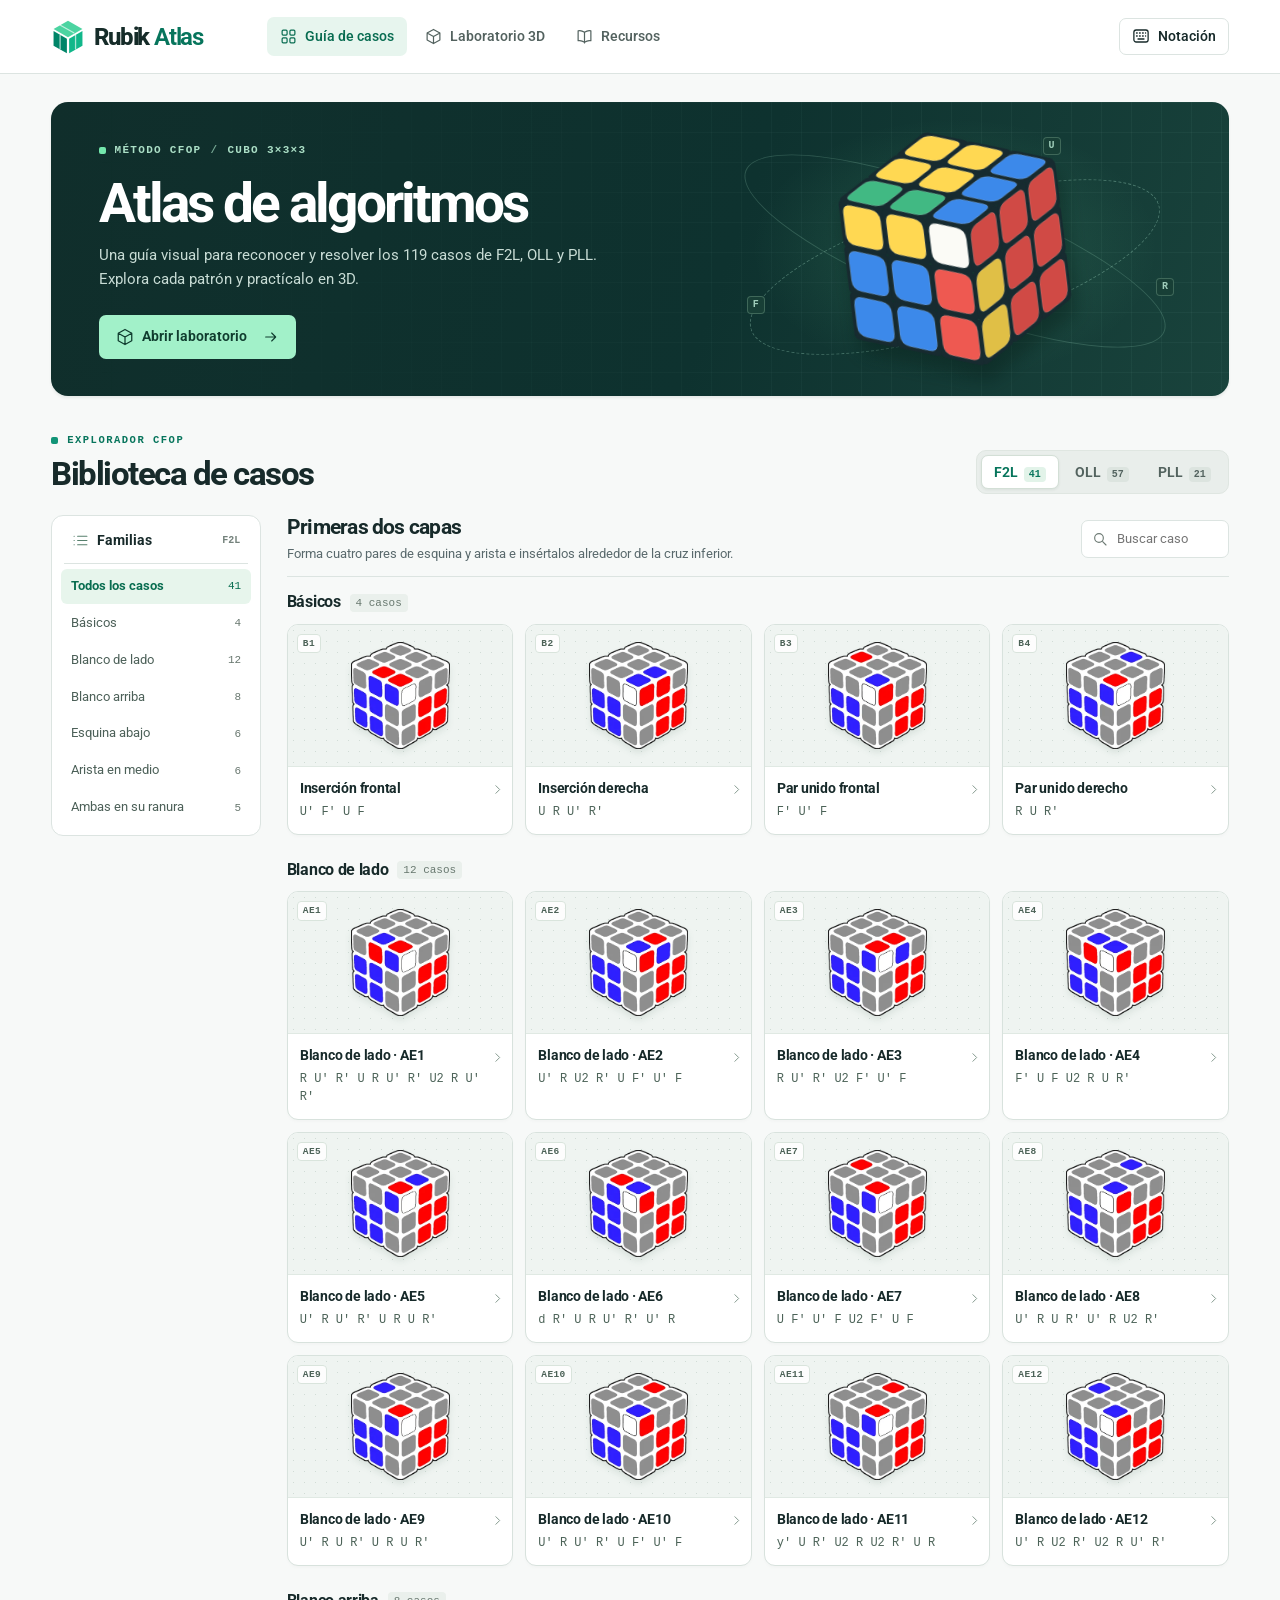
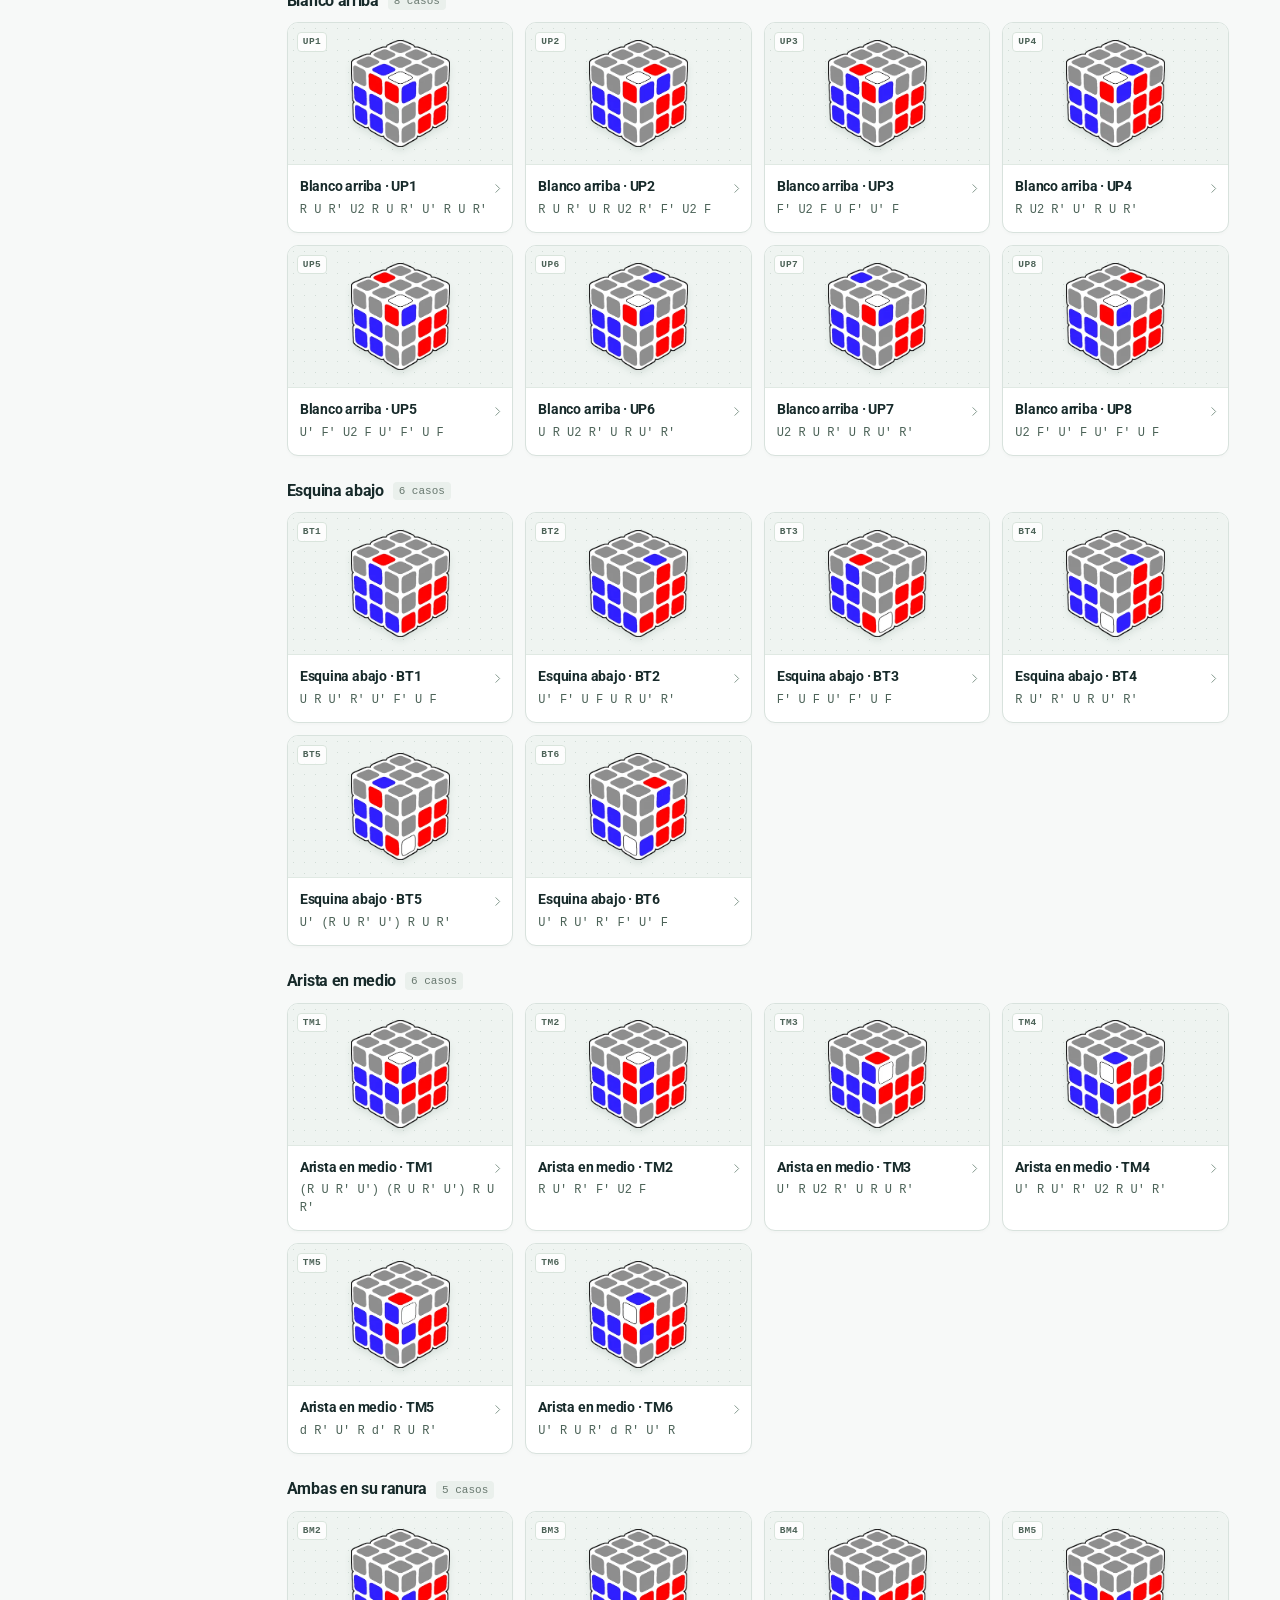
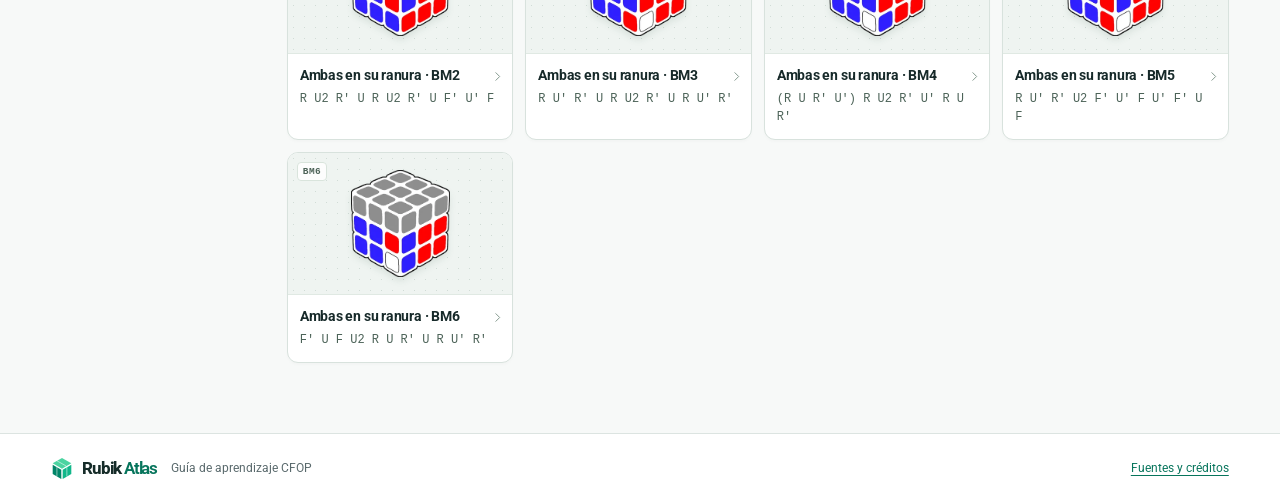
==== index.html @ b9ffd776 "commit 2" ====
<!doctype html>
<html lang="es"><head><meta charset="utf-8"><meta name="viewport" content="width=device-width, initial-scale=1"><meta name="theme-color" content="#102b29"><meta name="description" content="Guía visual en español para los 119 casos de F2L, OLL y PLL, con un cubo 3D personalizable."><title>Guía de casos · Rubik Atlas</title><link rel="icon" href="assets/marca.svg"><link rel="stylesheet" href="estilos.css"><script type="module" src="js/common.mjs"></script><script type="module" src="js/guia.mjs"></script></head><body>
<a class="skip" href="#principal">Saltar al contenido</a><header class="site-header"><div class="header-inner"><a class="brand" href="index.html"><svg viewBox="0 0 40 42" width="34" height="36" fill="none" aria-hidden="true"><path d="m20 2 17 9.5-17 9.8-17-9.8Z" fill="#4cd4a1"/><path d="m3 14 15.7 9.1v17L3 31.2Z" fill="#008568"/><path d="M37 14v17.2l-15.7 8.9v-17Z" fill="#11b78a"/><path d="m10.5 6.8 16.8 9.5m-16.6 2.2v16.9m18.2-16.8v17" stroke="#fff" stroke-opacity=".65" stroke-width="1.5"/></svg><span>Rubik <b>Atlas</b></span></a><nav aria-label="Principal"><a href="index.html" aria-current="page"><svg class="icon" aria-hidden="true" width="17" height="17" viewBox="0 0 24 24" fill="none" stroke="currentColor" stroke-width="1.7" stroke-linecap="round" stroke-linejoin="round"><rect x="3" y="3" width="7" height="7" rx="1.5"/><rect x="14" y="3" width="7" height="7" rx="1.5"/><rect x="3" y="14" width="7" height="7" rx="1.5"/><rect x="14" y="14" width="7" height="7" rx="1.5"/></svg>Guía de casos</a><a href="laboratorio.html" ><svg class="icon" aria-hidden="true" width="17" height="17" viewBox="0 0 24 24" fill="none" stroke="currentColor" stroke-width="1.7" stroke-linecap="round" stroke-linejoin="round"><path d="m12 2 9 5v10l-9 5-9-5V7zM3 7l9 5 9-5m-9 5v10"/></svg>Laboratorio 3D</a><a href="recursos.html" ><svg class="icon" aria-hidden="true" width="17" height="17" viewBox="0 0 24 24" fill="none" stroke="currentColor" stroke-width="1.7" stroke-linecap="round" stroke-linejoin="round"><path d="M12 6v15M3 4c4-1 6 0 9 2 3-2 5-3 9-2v14c-4-1-6 0-9 2-3-2-5-3-9-2Z"/></svg>Recursos</a></nav><button class="notation-button" data-notation><svg class="icon" aria-hidden="true" width="18" height="18" viewBox="0 0 24 24" fill="none" stroke="currentColor" stroke-width="1.7" stroke-linecap="round" stroke-linejoin="round"><rect x="2.5" y="4" width="19" height="16" rx="3"/><path d="M6 8h1m3 0h1m3 0h1m3 0h.2M6 12h1m3 0h1m3 0h1m3 0h.2M8 16h8"/></svg><span>Notación</span></button></div></header>
<main id="principal" class="wrap"><section class="hero"><div class="hero-copy"><span class="hero-kicker"><i></i> MÉTODO CFOP <span>/</span> CUBO 3×3×3</span><h1>Atlas de algoritmos</h1><p>Una guía visual para reconocer y resolver los 119 casos de F2L, OLL y PLL. Explora cada patrón y practícalo en 3D.</p><a class="btn mint" href="laboratorio.html"><svg class="icon" aria-hidden="true" width="18" height="18" viewBox="0 0 24 24" fill="none" stroke="currentColor" stroke-width="1.7" stroke-linecap="round" stroke-linejoin="round"><path d="m12 2 9 5v10l-9 5-9-5V7zM3 7l9 5 9-5m-9 5v10"/></svg> Abrir laboratorio <svg class="icon" aria-hidden="true" width="16" height="16" viewBox="0 0 24 24" fill="none" stroke="currentColor" stroke-width="1.7" stroke-linecap="round" stroke-linejoin="round"><path d="M4 12h15m-6-6 6 6-6 6"/></svg></a></div><div class="hero-art" aria-hidden="true"><div class="halo"></div><div class="orbit o1"></div><div class="orbit o2"></div><span class="axis aU">U</span><span class="axis aF">F</span><span class="axis aR">R</span><svg class="cube-render" role="img" aria-label="Cubo 3D" viewBox="0 -10 240 240" xmlns="http://www.w3.org/2000/svg"><g data-sticker="0"><path d="M110.04 1.35 Q105.77 -0.11 102.56 1.82 L79.75 15.56 Q76.54 17.50 80.81 18.96 L111.07 29.31 Q115.33 30.77 118.55 28.83 L141.35 15.10 Q144.57 13.16 140.30 11.70 L110.04 1.35Z" fill="#172b30" stroke="#172b30" stroke-width="1.1"/><path d="M114.42 4.85 Q106.47 2.13 100.47 5.74 L87.48 13.57 Q81.48 17.18 89.44 19.91 L106.68 25.81 Q114.64 28.53 120.64 24.92 L133.63 17.09 Q139.63 13.47 131.67 10.75 L114.42 4.85Z" fill="#ffd64a" stroke="#ffffff" stroke-opacity=".22" stroke-width=".7"/><path d="M114.42 4.85 Q106.47 2.13 100.47 5.74 L87.48 13.57 Q81.48 17.18 89.44 19.91 L106.68 25.81 Q114.64 28.53 120.64 24.92 L133.63 17.09 Q139.63 13.47 131.67 10.75 L114.42 4.85Z" fill="#fff" opacity=".045"/></g><g data-sticker="17"><path d="M221.01 163.11 Q221.01 167.87 217.79 169.81 L194.99 183.55 Q191.77 185.48 191.77 180.72 L191.77 146.96 Q191.77 142.20 194.99 140.26 L217.79 126.53 Q221.01 124.59 221.01 129.35 L221.01 163.11Z" fill="#172b30" stroke="#172b30" stroke-width="1.1"/><path d="M218.88 157.13 Q218.88 166.01 212.89 169.62 L199.89 177.45 Q193.90 181.06 193.90 172.18 L193.90 152.94 Q193.90 144.07 199.89 140.45 L212.89 132.63 Q218.88 129.01 218.88 137.89 L218.88 157.13Z" fill="#ed5149" stroke="#ffffff" stroke-opacity=".22" stroke-width=".7"/><path d="M218.88 157.13 Q218.88 166.01 212.89 169.62 L199.89 177.45 Q193.90 181.06 193.90 172.18 L193.90 152.94 Q193.90 144.07 199.89 140.45 L212.89 132.63 Q218.88 129.01 218.88 137.89 L218.88 157.13Z" fill="#001d2a" opacity=".12"/></g><g data-sticker="24"><path d="M23.20 182.22 Q18.94 180.76 18.94 176.00 L18.94 142.24 Q18.94 137.48 23.20 138.94 L53.46 149.29 Q57.73 150.75 57.73 155.52 L57.73 189.27 Q57.73 194.04 53.46 192.58 L23.20 182.22Z" fill="#172b30" stroke="#172b30" stroke-width="1.1"/><path d="M29.71 181.31 Q21.76 178.58 21.76 169.71 L21.76 150.47 Q21.76 141.59 29.71 144.31 L46.96 150.21 Q54.91 152.93 54.91 161.81 L54.91 181.05 Q54.91 189.93 46.96 187.21 L29.71 181.31Z" fill="#3384e9" stroke="#ffffff" stroke-opacity=".22" stroke-width=".7"/><path d="M29.71 181.31 Q21.76 178.58 21.76 169.71 L21.76 150.47 Q21.76 141.59 29.71 144.31 L46.96 150.21 Q54.91 152.93 54.91 161.81 L54.91 181.05 Q54.91 189.93 46.96 187.21 L29.71 181.31Z" fill="#fff" opacity=".045"/></g><g data-sticker="1"><path d="M148.37 14.46 Q144.11 13.00 140.89 14.94 L118.09 28.68 Q114.87 30.61 119.14 32.07 L149.40 42.43 Q153.67 43.89 156.88 41.95 L179.69 28.21 Q182.90 26.27 178.63 24.81 L148.37 14.46Z" fill="#172b30" stroke="#172b30" stroke-width="1.1"/><path d="M152.76 17.97 Q144.80 15.25 138.80 18.86 L125.81 26.69 Q119.81 30.30 127.77 33.02 L145.01 38.92 Q152.97 41.64 158.97 38.03 L171.96 30.20 Q177.96 26.59 170.00 23.87 L152.76 17.97Z" fill="#ffd64a" stroke="#ffffff" stroke-opacity=".22" stroke-width=".7"/><path d="M152.76 17.97 Q144.80 15.25 138.80 18.86 L125.81 26.69 Q119.81 30.30 127.77 33.02 L145.01 38.92 Q152.97 41.64 158.97 38.03 L171.96 30.20 Q177.96 26.59 170.00 23.87 L152.76 17.97Z" fill="#fff" opacity=".045"/></g><g data-sticker="14"><path d="M221.01 120.34 Q221.01 125.10 217.79 127.04 L194.99 140.78 Q191.77 142.72 191.77 137.95 L191.77 104.19 Q191.77 99.43 194.99 97.50 L217.79 83.76 Q221.01 81.82 221.01 86.58 L221.01 120.34Z" fill="#172b30" stroke="#172b30" stroke-width="1.1"/><path d="M218.88 114.36 Q218.88 123.24 212.89 126.85 L199.89 134.68 Q193.90 138.29 193.90 129.41 L193.90 110.18 Q193.90 101.30 199.89 97.68 L212.89 89.86 Q218.88 86.24 218.88 95.12 L218.88 114.36Z" fill="#ed5149" stroke="#ffffff" stroke-opacity=".22" stroke-width=".7"/><path d="M218.88 114.36 Q218.88 123.24 212.89 126.85 L199.89 134.68 Q193.90 138.29 193.90 129.41 L193.90 110.18 Q193.90 101.30 199.89 97.68 L212.89 89.86 Q218.88 86.24 218.88 95.12 L218.88 114.36Z" fill="#001d2a" opacity=".12"/></g><g data-sticker="3"><path d="M81.15 18.75 Q76.89 17.29 73.67 19.23 L50.87 32.97 Q47.65 34.90 51.92 36.36 L82.18 46.72 Q86.45 48.18 89.66 46.24 L112.46 32.50 Q115.68 30.56 111.41 29.10 L81.15 18.75Z" fill="#172b30" stroke="#172b30" stroke-width="1.1"/><path d="M85.54 22.26 Q77.58 19.53 71.58 23.15 L58.59 30.98 Q52.59 34.59 60.55 37.31 L77.79 43.21 Q85.75 45.93 91.75 42.32 L104.74 34.49 Q110.74 30.88 102.78 28.16 L85.54 22.26Z" fill="#ffd64a" stroke="#ffffff" stroke-opacity=".22" stroke-width=".7"/><path d="M85.54 22.26 Q77.58 19.53 71.58 23.15 L58.59 30.98 Q52.59 34.59 60.55 37.31 L77.79 43.21 Q85.75 45.93 91.75 42.32 L104.74 34.49 Q110.74 30.88 102.78 28.16 L85.54 22.26Z" fill="#fff" opacity=".045"/></g><g data-sticker="16"><path d="M192.12 180.51 Q192.12 185.27 188.90 187.21 L166.10 200.95 Q162.88 202.89 162.88 198.13 L162.88 164.37 Q162.88 159.61 166.10 157.67 L188.90 143.93 Q192.12 141.99 192.12 146.75 L192.12 180.51Z" fill="#172b30" stroke="#172b30" stroke-width="1.1"/><path d="M190.00 174.53 Q190.00 183.41 184.00 187.02 L171.01 194.85 Q165.01 198.46 165.01 189.59 L165.01 170.35 Q165.01 161.47 171.01 157.86 L184.00 150.03 Q190.00 146.42 190.00 155.29 L190.00 174.53Z" fill="#ed5149" stroke="#ffffff" stroke-opacity=".22" stroke-width=".7"/><path d="M190.00 174.53 Q190.00 183.41 184.00 187.02 L171.01 194.85 Q165.01 198.46 165.01 189.59 L165.01 170.35 Q165.01 161.47 171.01 157.86 L184.00 150.03 Q190.00 146.42 190.00 155.29 L190.00 174.53Z" fill="#001d2a" opacity=".12"/></g><g data-sticker="21"><path d="M23.20 139.46 Q18.94 138.00 18.94 133.23 L18.94 99.48 Q18.94 94.71 23.20 96.17 L53.46 106.53 Q57.73 107.99 57.73 112.75 L57.73 146.51 Q57.73 151.27 53.46 149.81 L23.20 139.46Z" fill="#172b30" stroke="#172b30" stroke-width="1.1"/><path d="M29.71 138.54 Q21.76 135.82 21.76 126.94 L21.76 107.70 Q21.76 98.82 29.71 101.54 L46.96 107.44 Q54.91 110.17 54.91 119.04 L54.91 138.28 Q54.91 147.16 46.96 144.44 L29.71 138.54Z" fill="#3384e9" stroke="#ffffff" stroke-opacity=".22" stroke-width=".7"/><path d="M29.71 138.54 Q21.76 135.82 21.76 126.94 L21.76 107.70 Q21.76 98.82 29.71 101.54 L46.96 107.44 Q54.91 110.17 54.91 119.04 L54.91 138.28 Q54.91 147.16 46.96 144.44 L29.71 138.54Z" fill="#fff" opacity=".045"/></g><g data-sticker="25"><path d="M61.54 195.34 Q57.27 193.88 57.27 189.12 L57.27 155.36 Q57.27 150.60 61.54 152.06 L91.80 162.41 Q96.07 163.87 96.07 168.63 L96.07 202.39 Q96.07 207.15 91.80 205.69 L61.54 195.34Z" fill="#172b30" stroke="#172b30" stroke-width="1.1"/><path d="M68.05 194.42 Q60.09 191.70 60.09 182.82 L60.09 163.58 Q60.09 154.70 68.05 157.43 L85.29 163.33 Q93.25 166.05 93.25 174.93 L93.25 194.16 Q93.25 203.04 85.29 200.32 L68.05 194.42Z" fill="#3384e9" stroke="#ffffff" stroke-opacity=".22" stroke-width=".7"/><path d="M68.05 194.42 Q60.09 191.70 60.09 182.82 L60.09 163.58 Q60.09 154.70 68.05 157.43 L85.29 163.33 Q93.25 166.05 93.25 174.93 L93.25 194.16 Q93.25 203.04 85.29 200.32 L68.05 194.42Z" fill="#fff" opacity=".045"/></g><g data-sticker="2"><path d="M186.71 27.58 Q182.44 26.12 179.23 28.05 L156.42 41.79 Q153.21 43.73 157.47 45.19 L187.73 55.54 Q192.00 57.00 195.22 55.06 L218.02 41.33 Q221.24 39.39 216.97 37.93 L186.71 27.58Z" fill="#172b30" stroke="#172b30" stroke-width="1.1"/><path d="M191.09 31.08 Q183.14 28.36 177.14 31.97 L164.15 39.80 Q158.15 43.41 166.11 46.14 L183.35 52.03 Q191.31 54.76 197.30 51.14 L210.30 43.32 Q216.29 39.70 208.34 36.98 L191.09 31.08Z" fill="#3384e9" stroke="#ffffff" stroke-opacity=".22" stroke-width=".7"/><path d="M191.09 31.08 Q183.14 28.36 177.14 31.97 L164.15 39.80 Q158.15 43.41 166.11 46.14 L183.35 52.03 Q191.31 54.76 197.30 51.14 L210.30 43.32 Q216.29 39.70 208.34 36.98 L191.09 31.08Z" fill="#fff" opacity=".045"/></g><g data-sticker="11"><path d="M221.01 77.57 Q221.01 82.33 217.79 84.27 L194.99 98.01 Q191.77 99.95 191.77 95.19 L191.77 61.43 Q191.77 56.67 194.99 54.73 L217.79 40.99 Q221.01 39.05 221.01 43.81 L221.01 77.57Z" fill="#172b30" stroke="#172b30" stroke-width="1.1"/><path d="M218.88 71.59 Q218.88 80.47 212.89 84.08 L199.89 91.91 Q193.90 95.52 193.90 86.65 L193.90 67.41 Q193.90 58.53 199.89 54.92 L212.89 47.09 Q218.88 43.48 218.88 52.35 L218.88 71.59Z" fill="#ed5149" stroke="#ffffff" stroke-opacity=".22" stroke-width=".7"/><path d="M218.88 71.59 Q218.88 80.47 212.89 84.08 L199.89 91.91 Q193.90 95.52 193.90 86.65 L193.90 67.41 Q193.90 58.53 199.89 54.92 L212.89 47.09 Q218.88 43.48 218.88 52.35 L218.88 71.59Z" fill="#001d2a" opacity=".12"/></g><g data-sticker="4"><path d="M119.49 31.87 Q115.22 30.41 112.00 32.34 L89.20 46.08 Q85.99 48.02 90.25 49.48 L120.51 59.83 Q124.78 61.29 128.00 59.35 L150.80 45.61 Q154.01 43.68 149.75 42.22 L119.49 31.87Z" fill="#172b30" stroke="#172b30" stroke-width="1.1"/><path d="M123.87 35.37 Q115.91 32.65 109.92 36.26 L96.92 44.09 Q90.93 47.70 98.88 50.43 L116.13 56.32 Q124.09 59.05 130.08 55.43 L143.08 47.61 Q149.07 43.99 141.12 41.27 L123.87 35.37Z" fill="#ffd64a" stroke="#ffffff" stroke-opacity=".22" stroke-width=".7"/><path d="M123.87 35.37 Q115.91 32.65 109.92 36.26 L96.92 44.09 Q90.93 47.70 98.88 50.43 L116.13 56.32 Q124.09 59.05 130.08 55.43 L143.08 47.61 Q149.07 43.99 141.12 41.27 L123.87 35.37Z" fill="#fff" opacity=".045"/></g><g data-sticker="13"><path d="M192.12 137.75 Q192.12 142.51 188.90 144.44 L166.10 158.18 Q162.88 160.12 162.88 155.36 L162.88 121.60 Q162.88 116.84 166.10 114.90 L188.90 101.16 Q192.12 99.22 192.12 103.99 L192.12 137.75Z" fill="#172b30" stroke="#172b30" stroke-width="1.1"/><path d="M190.00 131.76 Q190.00 140.64 184.00 144.25 L171.01 152.08 Q165.01 155.70 165.01 146.82 L165.01 127.58 Q165.01 118.70 171.01 115.09 L184.00 107.26 Q190.00 103.65 190.00 112.53 L190.00 131.76Z" fill="#ed5149" stroke="#ffffff" stroke-opacity=".22" stroke-width=".7"/><path d="M190.00 131.76 Q190.00 140.64 184.00 144.25 L171.01 152.08 Q165.01 155.70 165.01 146.82 L165.01 127.58 Q165.01 118.70 171.01 115.09 L184.00 107.26 Q190.00 103.65 190.00 112.53 L190.00 131.76Z" fill="#001d2a" opacity=".12"/></g><g data-sticker="6"><path d="M52.27 36.15 Q48.00 34.69 44.78 36.63 L21.98 50.37 Q18.76 52.31 23.03 53.77 L53.29 64.12 Q57.56 65.58 60.77 63.64 L83.58 49.90 Q86.79 47.97 82.53 46.51 L52.27 36.15Z" fill="#172b30" stroke="#172b30" stroke-width="1.1"/><path d="M56.65 39.66 Q48.69 36.94 42.70 40.55 L29.70 48.38 Q23.71 51.99 31.66 54.71 L48.91 60.61 Q56.86 63.34 62.86 59.72 L75.85 51.89 Q81.85 48.28 73.89 45.56 L56.65 39.66Z" fill="#38b67d" stroke="#ffffff" stroke-opacity=".22" stroke-width=".7"/><path d="M56.65 39.66 Q48.69 36.94 42.70 40.55 L29.70 48.38 Q23.71 51.99 31.66 54.71 L48.91 60.61 Q56.86 63.34 62.86 59.72 L75.85 51.89 Q81.85 48.28 73.89 45.56 L56.65 39.66Z" fill="#fff" opacity=".045"/></g><g data-sticker="18"><path d="M23.20 96.69 Q18.94 95.23 18.94 90.47 L18.94 56.71 Q18.94 51.95 23.20 53.41 L53.46 63.76 Q57.73 65.22 57.73 69.98 L57.73 103.74 Q57.73 108.50 53.46 107.04 L23.20 96.69Z" fill="#172b30" stroke="#172b30" stroke-width="1.1"/><path d="M29.71 95.77 Q21.76 93.05 21.76 84.17 L21.76 64.93 Q21.76 56.05 29.71 58.78 L46.96 64.67 Q54.91 67.40 54.91 76.28 L54.91 95.51 Q54.91 104.39 46.96 101.67 L29.71 95.77Z" fill="#ffd64a" stroke="#ffffff" stroke-opacity=".22" stroke-width=".7"/><path d="M29.71 95.77 Q21.76 93.05 21.76 84.17 L21.76 64.93 Q21.76 56.05 29.71 58.78 L46.96 64.67 Q54.91 67.40 54.91 76.28 L54.91 95.51 Q54.91 104.39 46.96 101.67 L29.71 95.77Z" fill="#fff" opacity=".045"/></g><g data-sticker="22"><path d="M61.54 152.57 Q57.27 151.11 57.27 146.35 L57.27 112.59 Q57.27 107.83 61.54 109.29 L91.80 119.64 Q96.07 121.10 96.07 125.86 L96.07 159.62 Q96.07 164.38 91.80 162.92 L61.54 152.57Z" fill="#172b30" stroke="#172b30" stroke-width="1.1"/><path d="M68.05 151.65 Q60.09 148.93 60.09 140.05 L60.09 120.81 Q60.09 111.94 68.05 114.66 L85.29 120.56 Q93.25 123.28 93.25 132.16 L93.25 151.40 Q93.25 160.27 85.29 157.55 L68.05 151.65Z" fill="#3384e9" stroke="#ffffff" stroke-opacity=".22" stroke-width=".7"/><path d="M68.05 151.65 Q60.09 148.93 60.09 140.05 L60.09 120.81 Q60.09 111.94 68.05 114.66 L85.29 120.56 Q93.25 123.28 93.25 132.16 L93.25 151.40 Q93.25 160.27 85.29 157.55 L68.05 151.65Z" fill="#fff" opacity=".045"/></g><g data-sticker="15"><path d="M163.23 197.92 Q163.23 202.68 160.02 204.62 L137.21 218.35 Q134.00 220.29 134.00 215.53 L134.00 181.77 Q134.00 177.01 137.21 175.07 L160.02 161.33 Q163.23 159.40 163.23 164.16 L163.23 197.92Z" fill="#172b30" stroke="#172b30" stroke-width="1.1"/><path d="M161.11 191.94 Q161.11 200.81 155.11 204.43 L142.12 212.25 Q136.12 215.87 136.12 206.99 L136.12 187.75 Q136.12 178.87 142.12 175.26 L155.11 167.43 Q161.11 163.82 161.11 172.70 L161.11 191.94Z" fill="#ffd64a" stroke="#ffffff" stroke-opacity=".22" stroke-width=".7"/><path d="M161.11 191.94 Q161.11 200.81 155.11 204.43 L142.12 212.25 Q136.12 215.87 136.12 206.99 L136.12 187.75 Q136.12 178.87 142.12 175.26 L155.11 167.43 Q161.11 163.82 161.11 172.70 L161.11 191.94Z" fill="#001d2a" opacity=".12"/></g><g data-sticker="26"><path d="M99.87 208.45 Q95.61 206.99 95.61 202.23 L95.61 168.47 Q95.61 163.71 99.87 165.17 L130.13 175.52 Q134.40 176.98 134.40 181.74 L134.40 215.50 Q134.40 220.26 130.13 218.80 L99.87 208.45Z" fill="#172b30" stroke="#172b30" stroke-width="1.1"/><path d="M106.38 207.54 Q98.42 204.81 98.42 195.93 L98.42 176.70 Q98.42 167.82 106.38 170.54 L123.63 176.44 Q131.58 179.16 131.58 188.04 L131.58 207.28 Q131.58 216.16 123.63 213.43 L106.38 207.54Z" fill="#ed5149" stroke="#ffffff" stroke-opacity=".22" stroke-width=".7"/><path d="M106.38 207.54 Q98.42 204.81 98.42 195.93 L98.42 176.70 Q98.42 167.82 106.38 170.54 L123.63 176.44 Q131.58 179.16 131.58 188.04 L131.58 207.28 Q131.58 216.16 123.63 213.43 L106.38 207.54Z" fill="#fff" opacity=".045"/></g><g data-sticker="5"><path d="M157.82 44.98 Q153.55 43.52 150.34 45.46 L127.54 59.19 Q124.32 61.13 128.59 62.59 L158.85 72.94 Q163.11 74.40 166.33 72.47 L189.13 58.73 Q192.35 56.79 188.08 55.33 L157.82 44.98Z" fill="#172b30" stroke="#172b30" stroke-width="1.1"/><path d="M162.21 48.49 Q154.25 45.76 148.25 49.38 L135.26 57.20 Q129.26 60.82 137.22 63.54 L154.46 69.44 Q162.42 72.16 168.42 68.55 L181.41 60.72 Q187.41 57.11 179.45 54.38 L162.21 48.49Z" fill="#3384e9" stroke="#ffffff" stroke-opacity=".22" stroke-width=".7"/><path d="M162.21 48.49 Q154.25 45.76 148.25 49.38 L135.26 57.20 Q129.26 60.82 137.22 63.54 L154.46 69.44 Q162.42 72.16 168.42 68.55 L181.41 60.72 Q187.41 57.11 179.45 54.38 L162.21 48.49Z" fill="#fff" opacity=".045"/></g><g data-sticker="10"><path d="M192.12 94.98 Q192.12 99.74 188.90 101.68 L166.10 115.41 Q162.88 117.35 162.88 112.59 L162.88 78.83 Q162.88 74.07 166.10 72.13 L188.90 58.39 Q192.12 56.46 192.12 61.22 L192.12 94.98Z" fill="#172b30" stroke="#172b30" stroke-width="1.1"/><path d="M190.00 88.99 Q190.00 97.87 184.00 101.49 L171.01 109.31 Q165.01 112.93 165.01 104.05 L165.01 84.81 Q165.01 75.93 171.01 72.32 L184.00 64.49 Q190.00 60.88 190.00 69.76 L190.00 88.99Z" fill="#ed5149" stroke="#ffffff" stroke-opacity=".22" stroke-width=".7"/><path d="M190.00 88.99 Q190.00 97.87 184.00 101.49 L171.01 109.31 Q165.01 112.93 165.01 104.05 L165.01 84.81 Q165.01 75.93 171.01 72.32 L184.00 64.49 Q190.00 60.88 190.00 69.76 L190.00 88.99Z" fill="#001d2a" opacity=".12"/></g><g data-sticker="7"><path d="M90.60 49.27 Q86.33 47.81 83.12 49.75 L60.31 63.48 Q57.10 65.42 61.37 66.88 L91.63 77.23 Q95.89 78.69 99.11 76.76 L121.91 63.02 Q125.13 61.08 120.86 59.62 L90.60 49.27Z" fill="#172b30" stroke="#172b30" stroke-width="1.1"/><path d="M94.99 52.77 Q87.03 50.05 81.03 53.66 L68.04 61.49 Q62.04 65.11 70.00 67.83 L87.24 73.73 Q95.20 76.45 101.20 72.84 L114.19 65.01 Q120.19 61.40 112.23 58.67 L94.99 52.77Z" fill="#38b67d" stroke="#ffffff" stroke-opacity=".22" stroke-width=".7"/><path d="M94.99 52.77 Q87.03 50.05 81.03 53.66 L68.04 61.49 Q62.04 65.11 70.00 67.83 L87.24 73.73 Q95.20 76.45 101.20 72.84 L114.19 65.01 Q120.19 61.40 112.23 58.67 L94.99 52.77Z" fill="#fff" opacity=".045"/></g><g data-sticker="19"><path d="M61.54 109.80 Q57.27 108.34 57.27 103.58 L57.27 69.82 Q57.27 65.06 61.54 66.52 L91.80 76.87 Q96.07 78.33 96.07 83.09 L96.07 116.85 Q96.07 121.61 91.80 120.15 L61.54 109.80Z" fill="#172b30" stroke="#172b30" stroke-width="1.1"/><path d="M68.05 108.88 Q60.09 106.16 60.09 97.28 L60.09 78.05 Q60.09 69.17 68.05 71.89 L85.29 77.79 Q93.25 80.51 93.25 89.39 L93.25 108.63 Q93.25 117.51 85.29 114.78 L68.05 108.88Z" fill="#ffd64a" stroke="#ffffff" stroke-opacity=".22" stroke-width=".7"/><path d="M68.05 108.88 Q60.09 106.16 60.09 97.28 L60.09 78.05 Q60.09 69.17 68.05 71.89 L85.29 77.79 Q93.25 80.51 93.25 89.39 L93.25 108.63 Q93.25 117.51 85.29 114.78 L68.05 108.88Z" fill="#fff" opacity=".045"/></g><g data-sticker="12"><path d="M163.23 155.15 Q163.23 159.91 160.02 161.85 L137.21 175.58 Q134.00 177.52 134.00 172.76 L134.00 139.00 Q134.00 134.24 137.21 132.30 L160.02 118.57 Q163.23 116.63 163.23 121.39 L163.23 155.15Z" fill="#172b30" stroke="#172b30" stroke-width="1.1"/><path d="M161.11 149.17 Q161.11 158.05 155.11 161.66 L142.12 169.49 Q136.12 173.10 136.12 164.22 L136.12 144.98 Q136.12 136.10 142.12 132.49 L155.11 124.66 Q161.11 121.05 161.11 129.93 L161.11 149.17Z" fill="#ffd64a" stroke="#ffffff" stroke-opacity=".22" stroke-width=".7"/><path d="M161.11 149.17 Q161.11 158.05 155.11 161.66 L142.12 169.49 Q136.12 173.10 136.12 164.22 L136.12 144.98 Q136.12 136.10 142.12 132.49 L155.11 124.66 Q161.11 121.05 161.11 129.93 L161.11 149.17Z" fill="#001d2a" opacity=".12"/></g><g data-sticker="23"><path d="M99.87 165.68 Q95.61 164.22 95.61 159.46 L95.61 125.70 Q95.61 120.94 99.87 122.40 L130.13 132.75 Q134.40 134.21 134.40 138.98 L134.40 172.74 Q134.40 177.50 130.13 176.04 L99.87 165.68Z" fill="#172b30" stroke="#172b30" stroke-width="1.1"/><path d="M106.38 164.77 Q98.42 162.05 98.42 153.17 L98.42 133.93 Q98.42 125.05 106.38 127.77 L123.63 133.67 Q131.58 136.39 131.58 145.27 L131.58 164.51 Q131.58 173.39 123.63 170.67 L106.38 164.77Z" fill="#ed5149" stroke="#ffffff" stroke-opacity=".22" stroke-width=".7"/><path d="M106.38 164.77 Q98.42 162.05 98.42 153.17 L98.42 133.93 Q98.42 125.05 106.38 127.77 L123.63 133.67 Q131.58 136.39 131.58 145.27 L131.58 164.51 Q131.58 173.39 123.63 170.67 L106.38 164.77Z" fill="#fff" opacity=".045"/></g><g data-sticker="8"><path d="M128.93 62.38 Q124.67 60.92 121.45 62.86 L98.65 76.60 Q95.43 78.54 99.70 80.00 L129.96 90.35 Q134.23 91.81 137.44 89.87 L160.25 76.13 Q163.46 74.20 159.19 72.74 L128.93 62.38Z" fill="#172b30" stroke="#172b30" stroke-width="1.1"/><path d="M133.32 65.89 Q125.36 63.17 119.36 66.78 L106.37 74.61 Q100.37 78.22 108.33 80.94 L125.58 86.84 Q133.53 89.56 139.53 85.95 L152.52 78.12 Q158.52 74.51 150.56 71.79 L133.32 65.89Z" fill="#3384e9" stroke="#ffffff" stroke-opacity=".22" stroke-width=".7"/><path d="M133.32 65.89 Q125.36 63.17 119.36 66.78 L106.37 74.61 Q100.37 78.22 108.33 80.94 L125.58 86.84 Q133.53 89.56 139.53 85.95 L152.52 78.12 Q158.52 74.51 150.56 71.79 L133.32 65.89Z" fill="#fff" opacity=".045"/></g><g data-sticker="9"><path d="M163.23 112.38 Q163.23 117.14 160.02 119.08 L137.21 132.82 Q134.00 134.75 134.00 129.99 L134.00 96.23 Q134.00 91.47 137.21 89.53 L160.02 75.80 Q163.23 73.86 163.23 78.62 L163.23 112.38Z" fill="#172b30" stroke="#172b30" stroke-width="1.1"/><path d="M161.11 106.40 Q161.11 115.28 155.11 118.89 L142.12 126.72 Q136.12 130.33 136.12 121.45 L136.12 102.22 Q136.12 93.34 142.12 89.72 L155.11 81.90 Q161.11 78.28 161.11 87.16 L161.11 106.40Z" fill="#ed5149" stroke="#ffffff" stroke-opacity=".22" stroke-width=".7"/><path d="M161.11 106.40 Q161.11 115.28 155.11 118.89 L142.12 126.72 Q136.12 130.33 136.12 121.45 L136.12 102.22 Q136.12 93.34 142.12 89.72 L155.11 81.90 Q161.11 78.28 161.11 87.16 L161.11 106.40Z" fill="#001d2a" opacity=".12"/></g><g data-sticker="20"><path d="M99.87 122.92 Q95.61 121.46 95.61 116.70 L95.61 82.94 Q95.61 78.17 99.87 79.63 L130.13 89.99 Q134.40 91.45 134.40 96.21 L134.40 129.97 Q134.40 134.73 130.13 133.27 L99.87 122.92Z" fill="#172b30" stroke="#172b30" stroke-width="1.1"/><path d="M106.38 122.00 Q98.42 119.28 98.42 110.40 L98.42 91.16 Q98.42 82.28 106.38 85.00 L123.63 90.90 Q131.58 93.63 131.58 102.50 L131.58 121.74 Q131.58 130.62 123.63 127.90 L106.38 122.00Z" fill="#fbfbf6" stroke="#ffffff" stroke-opacity=".22" stroke-width=".7"/><path d="M106.38 122.00 Q98.42 119.28 98.42 110.40 L98.42 91.16 Q98.42 82.28 106.38 85.00 L123.63 90.90 Q131.58 93.63 131.58 102.50 L131.58 121.74 Q131.58 130.62 123.63 127.90 L106.38 122.00Z" fill="#fff" opacity=".045"/></g></svg></div></section><section class="library"><div class="lib-head"><div><span class="eyebrow"><i></i> EXPLORADOR CFOP</span><h2>Biblioteca de casos</h2></div><div class="stage-tabs" aria-label="Etapa del método"><button data-stage="F2L" aria-pressed="true">F2L <small>41</small></button><button data-stage="OLL" aria-pressed="false">OLL <small>57</small></button><button data-stage="PLL" aria-pressed="false">PLL <small>21</small></button></div></div><div class="catalog-layout"><aside class="filters"><div class="filters-title"><svg class="icon" aria-hidden="true" width="17" height="17" viewBox="0 0 24 24" fill="none" stroke="currentColor" stroke-width="1.7" stroke-linecap="round" stroke-linejoin="round"><path d="M8 6h13M8 12h13M8 18h13M3 6h.1M3 12h.1M3 18h.1"/></svg> Familias <span id="stage-label">F2L</span></div><div id="groups"><button data-group="Todos los casos" aria-pressed="true"><span>Todos los casos</span><small>41</small></button><button data-group="Básicos" aria-pressed="false"><span>Básicos</span><small>4</small></button><button data-group="Blanco de lado" aria-pressed="false"><span>Blanco de lado</span><small>12</small></button><button data-group="Blanco arriba" aria-pressed="false"><span>Blanco arriba</span><small>8</small></button><button data-group="Esquina abajo" aria-pressed="false"><span>Esquina abajo</span><small>6</small></button><button data-group="Arista en medio" aria-pressed="false"><span>Arista en medio</span><small>6</small></button><button data-group="Ambas en su ranura" aria-pressed="false"><span>Ambas en su ranura</span><small>5</small></button></div></aside><div class="results"><div class="result-head"><div><h2 id="stage-name">Primeras dos capas</h2><p id="stage-description">Forma cuatro pares de esquina y arista e insértalos alrededor de la cruz inferior.</p></div><label class="search"><svg class="icon" aria-hidden="true" width="16" height="16" viewBox="0 0 24 24" fill="none" stroke="currentColor" stroke-width="1.7" stroke-linecap="round" stroke-linejoin="round"><circle cx="10.5" cy="10.5" r="6.5"/><path d="m16 16 5 5"/></svg><input id="search" type="search" placeholder="Buscar caso" aria-label="Buscar caso en esta etapa"></label></div><div id="results"><section class="family-section"><h3>Básicos <small>4 casos</small></h3><div class="case-grid"><a class="case-card" href="laboratorio.html?caso=f2l-b1" data-detail="f2l-b1"><div class="case-art"><span class="case-code">B1</span><img loading="lazy" width="120" height="120" src="assets/f2l/B1.webp" alt="Posición inicial de F2L B1"></div><div class="case-body"><h4>Inserción frontal</h4><code>U' F' U F</code><span class="card-go" aria-hidden="true"><svg class="icon" aria-hidden="true" width="13" height="13" viewBox="0 0 24 24" fill="none" stroke="currentColor" stroke-width="1.7" stroke-linecap="round" stroke-linejoin="round"><path d="m9 5 7 7-7 7"/></svg></span></div></a><a class="case-card" href="laboratorio.html?caso=f2l-b2" data-detail="f2l-b2"><div class="case-art"><span class="case-code">B2</span><img loading="lazy" width="120" height="120" src="assets/f2l/B2.webp" alt="Posición inicial de F2L B2"></div><div class="case-body"><h4>Inserción derecha</h4><code>U R U' R'</code><span class="card-go" aria-hidden="true"><svg class="icon" aria-hidden="true" width="13" height="13" viewBox="0 0 24 24" fill="none" stroke="currentColor" stroke-width="1.7" stroke-linecap="round" stroke-linejoin="round"><path d="m9 5 7 7-7 7"/></svg></span></div></a><a class="case-card" href="laboratorio.html?caso=f2l-b3" data-detail="f2l-b3"><div class="case-art"><span class="case-code">B3</span><img loading="lazy" width="120" height="120" src="assets/f2l/B3.webp" alt="Posición inicial de F2L B3"></div><div class="case-body"><h4>Par unido frontal</h4><code>F' U' F</code><span class="card-go" aria-hidden="true"><svg class="icon" aria-hidden="true" width="13" height="13" viewBox="0 0 24 24" fill="none" stroke="currentColor" stroke-width="1.7" stroke-linecap="round" stroke-linejoin="round"><path d="m9 5 7 7-7 7"/></svg></span></div></a><a class="case-card" href="laboratorio.html?caso=f2l-b4" data-detail="f2l-b4"><div class="case-art"><span class="case-code">B4</span><img loading="lazy" width="120" height="120" src="assets/f2l/B4.webp" alt="Posición inicial de F2L B4"></div><div class="case-body"><h4>Par unido derecho</h4><code>R U R'</code><span class="card-go" aria-hidden="true"><svg class="icon" aria-hidden="true" width="13" height="13" viewBox="0 0 24 24" fill="none" stroke="currentColor" stroke-width="1.7" stroke-linecap="round" stroke-linejoin="round"><path d="m9 5 7 7-7 7"/></svg></span></div></a></div></section><section class="family-section"><h3>Blanco de lado <small>12 casos</small></h3><div class="case-grid"><a class="case-card" href="laboratorio.html?caso=f2l-ae1" data-detail="f2l-ae1"><div class="case-art"><span class="case-code">AE1</span><img loading="lazy" width="120" height="120" src="assets/f2l/AE1.webp" alt="Posición inicial de F2L AE1"></div><div class="case-body"><h4>Blanco de lado · AE1</h4><code>R U' R' U R U' R' U2 R U' R'</code><span class="card-go" aria-hidden="true"><svg class="icon" aria-hidden="true" width="13" height="13" viewBox="0 0 24 24" fill="none" stroke="currentColor" stroke-width="1.7" stroke-linecap="round" stroke-linejoin="round"><path d="m9 5 7 7-7 7"/></svg></span></div></a><a class="case-card" href="laboratorio.html?caso=f2l-ae2" data-detail="f2l-ae2"><div class="case-art"><span class="case-code">AE2</span><img loading="lazy" width="120" height="120" src="assets/f2l/AE2.webp" alt="Posición inicial de F2L AE2"></div><div class="case-body"><h4>Blanco de lado · AE2</h4><code>U' R U2 R' U F' U' F</code><span class="card-go" aria-hidden="true"><svg class="icon" aria-hidden="true" width="13" height="13" viewBox="0 0 24 24" fill="none" stroke="currentColor" stroke-width="1.7" stroke-linecap="round" stroke-linejoin="round"><path d="m9 5 7 7-7 7"/></svg></span></div></a><a class="case-card" href="laboratorio.html?caso=f2l-ae3" data-detail="f2l-ae3"><div class="case-art"><span class="case-code">AE3</span><img loading="lazy" width="120" height="120" src="assets/f2l/AE3.webp" alt="Posición inicial de F2L AE3"></div><div class="case-body"><h4>Blanco de lado · AE3</h4><code>R U' R' U2 F' U' F</code><span class="card-go" aria-hidden="true"><svg class="icon" aria-hidden="true" width="13" height="13" viewBox="0 0 24 24" fill="none" stroke="currentColor" stroke-width="1.7" stroke-linecap="round" stroke-linejoin="round"><path d="m9 5 7 7-7 7"/></svg></span></div></a><a class="case-card" href="laboratorio.html?caso=f2l-ae4" data-detail="f2l-ae4"><div class="case-art"><span class="case-code">AE4</span><img loading="lazy" width="120" height="120" src="assets/f2l/AE4.webp" alt="Posición inicial de F2L AE4"></div><div class="case-body"><h4>Blanco de lado · AE4</h4><code>F' U F U2 R U R'</code><span class="card-go" aria-hidden="true"><svg class="icon" aria-hidden="true" width="13" height="13" viewBox="0 0 24 24" fill="none" stroke="currentColor" stroke-width="1.7" stroke-linecap="round" stroke-linejoin="round"><path d="m9 5 7 7-7 7"/></svg></span></div></a><a class="case-card" href="laboratorio.html?caso=f2l-ae5" data-detail="f2l-ae5"><div class="case-art"><span class="case-code">AE5</span><img loading="lazy" width="120" height="120" src="assets/f2l/AE5.webp" alt="Posición inicial de F2L AE5"></div><div class="case-body"><h4>Blanco de lado · AE5</h4><code>U' R U' R' U R U R'</code><span class="card-go" aria-hidden="true"><svg class="icon" aria-hidden="true" width="13" height="13" viewBox="0 0 24 24" fill="none" stroke="currentColor" stroke-width="1.7" stroke-linecap="round" stroke-linejoin="round"><path d="m9 5 7 7-7 7"/></svg></span></div></a><a class="case-card" href="laboratorio.html?caso=f2l-ae6" data-detail="f2l-ae6"><div class="case-art"><span class="case-code">AE6</span><img loading="lazy" width="120" height="120" src="assets/f2l/AE6.webp" alt="Posición inicial de F2L AE6"></div><div class="case-body"><h4>Blanco de lado · AE6</h4><code>d R' U R U' R' U' R</code><span class="card-go" aria-hidden="true"><svg class="icon" aria-hidden="true" width="13" height="13" viewBox="0 0 24 24" fill="none" stroke="currentColor" stroke-width="1.7" stroke-linecap="round" stroke-linejoin="round"><path d="m9 5 7 7-7 7"/></svg></span></div></a><a class="case-card" href="laboratorio.html?caso=f2l-ae7" data-detail="f2l-ae7"><div class="case-art"><span class="case-code">AE7</span><img loading="lazy" width="120" height="120" src="assets/f2l/AE7.webp" alt="Posición inicial de F2L AE7"></div><div class="case-body"><h4>Blanco de lado · AE7</h4><code>U F' U' F U2 F' U F</code><span class="card-go" aria-hidden="true"><svg class="icon" aria-hidden="true" width="13" height="13" viewBox="0 0 24 24" fill="none" stroke="currentColor" stroke-width="1.7" stroke-linecap="round" stroke-linejoin="round"><path d="m9 5 7 7-7 7"/></svg></span></div></a><a class="case-card" href="laboratorio.html?caso=f2l-ae8" data-detail="f2l-ae8"><div class="case-art"><span class="case-code">AE8</span><img loading="lazy" width="120" height="120" src="assets/f2l/AE8.webp" alt="Posición inicial de F2L AE8"></div><div class="case-body"><h4>Blanco de lado · AE8</h4><code>U' R U R' U' R U2 R'</code><span class="card-go" aria-hidden="true"><svg class="icon" aria-hidden="true" width="13" height="13" viewBox="0 0 24 24" fill="none" stroke="currentColor" stroke-width="1.7" stroke-linecap="round" stroke-linejoin="round"><path d="m9 5 7 7-7 7"/></svg></span></div></a><a class="case-card" href="laboratorio.html?caso=f2l-ae9" data-detail="f2l-ae9"><div class="case-art"><span class="case-code">AE9</span><img loading="lazy" width="120" height="120" src="assets/f2l/AE9.webp" alt="Posición inicial de F2L AE9"></div><div class="case-body"><h4>Blanco de lado · AE9</h4><code>U' R U R' U R U R'</code><span class="card-go" aria-hidden="true"><svg class="icon" aria-hidden="true" width="13" height="13" viewBox="0 0 24 24" fill="none" stroke="currentColor" stroke-width="1.7" stroke-linecap="round" stroke-linejoin="round"><path d="m9 5 7 7-7 7"/></svg></span></div></a><a class="case-card" href="laboratorio.html?caso=f2l-ae10" data-detail="f2l-ae10"><div class="case-art"><span class="case-code">AE10</span><img loading="lazy" width="120" height="120" src="assets/f2l/AE10.webp" alt="Posición inicial de F2L AE10"></div><div class="case-body"><h4>Blanco de lado · AE10</h4><code>U' R U' R' U F' U' F</code><span class="card-go" aria-hidden="true"><svg class="icon" aria-hidden="true" width="13" height="13" viewBox="0 0 24 24" fill="none" stroke="currentColor" stroke-width="1.7" stroke-linecap="round" stroke-linejoin="round"><path d="m9 5 7 7-7 7"/></svg></span></div></a><a class="case-card" href="laboratorio.html?caso=f2l-ae11" data-detail="f2l-ae11"><div class="case-art"><span class="case-code">AE11</span><img loading="lazy" width="120" height="120" src="assets/f2l/AE11.webp" alt="Posición inicial de F2L AE11"></div><div class="case-body"><h4>Blanco de lado · AE11</h4><code>y' U R' U2 R U2 R' U R</code><span class="card-go" aria-hidden="true"><svg class="icon" aria-hidden="true" width="13" height="13" viewBox="0 0 24 24" fill="none" stroke="currentColor" stroke-width="1.7" stroke-linecap="round" stroke-linejoin="round"><path d="m9 5 7 7-7 7"/></svg></span></div></a><a class="case-card" href="laboratorio.html?caso=f2l-ae12" data-detail="f2l-ae12"><div class="case-art"><span class="case-code">AE12</span><img loading="lazy" width="120" height="120" src="assets/f2l/AE12.webp" alt="Posición inicial de F2L AE12"></div><div class="case-body"><h4>Blanco de lado · AE12</h4><code>U' R U2 R' U2 R U' R'</code><span class="card-go" aria-hidden="true"><svg class="icon" aria-hidden="true" width="13" height="13" viewBox="0 0 24 24" fill="none" stroke="currentColor" stroke-width="1.7" stroke-linecap="round" stroke-linejoin="round"><path d="m9 5 7 7-7 7"/></svg></span></div></a></div></section><section class="family-section"><h3>Blanco arriba <small>8 casos</small></h3><div class="case-grid"><a class="case-card" href="laboratorio.html?caso=f2l-up1" data-detail="f2l-up1"><div class="case-art"><span class="case-code">UP1</span><img loading="lazy" width="120" height="120" src="assets/f2l/UP1.webp" alt="Posición inicial de F2L UP1"></div><div class="case-body"><h4>Blanco arriba · UP1</h4><code>R U R' U2 R U R' U' R U R'</code><span class="card-go" aria-hidden="true"><svg class="icon" aria-hidden="true" width="13" height="13" viewBox="0 0 24 24" fill="none" stroke="currentColor" stroke-width="1.7" stroke-linecap="round" stroke-linejoin="round"><path d="m9 5 7 7-7 7"/></svg></span></div></a><a class="case-card" href="laboratorio.html?caso=f2l-up2" data-detail="f2l-up2"><div class="case-art"><span class="case-code">UP2</span><img loading="lazy" width="120" height="120" src="assets/f2l/UP2.webp" alt="Posición inicial de F2L UP2"></div><div class="case-body"><h4>Blanco arriba · UP2</h4><code>R U R' U R U2 R' F' U2 F</code><span class="card-go" aria-hidden="true"><svg class="icon" aria-hidden="true" width="13" height="13" viewBox="0 0 24 24" fill="none" stroke="currentColor" stroke-width="1.7" stroke-linecap="round" stroke-linejoin="round"><path d="m9 5 7 7-7 7"/></svg></span></div></a><a class="case-card" href="laboratorio.html?caso=f2l-up3" data-detail="f2l-up3"><div class="case-art"><span class="case-code">UP3</span><img loading="lazy" width="120" height="120" src="assets/f2l/UP3.webp" alt="Posición inicial de F2L UP3"></div><div class="case-body"><h4>Blanco arriba · UP3</h4><code>F' U2 F U F' U' F</code><span class="card-go" aria-hidden="true"><svg class="icon" aria-hidden="true" width="13" height="13" viewBox="0 0 24 24" fill="none" stroke="currentColor" stroke-width="1.7" stroke-linecap="round" stroke-linejoin="round"><path d="m9 5 7 7-7 7"/></svg></span></div></a><a class="case-card" href="laboratorio.html?caso=f2l-up4" data-detail="f2l-up4"><div class="case-art"><span class="case-code">UP4</span><img loading="lazy" width="120" height="120" src="assets/f2l/UP4.webp" alt="Posición inicial de F2L UP4"></div><div class="case-body"><h4>Blanco arriba · UP4</h4><code>R U2 R' U' R U R'</code><span class="card-go" aria-hidden="true"><svg class="icon" aria-hidden="true" width="13" height="13" viewBox="0 0 24 24" fill="none" stroke="currentColor" stroke-width="1.7" stroke-linecap="round" stroke-linejoin="round"><path d="m9 5 7 7-7 7"/></svg></span></div></a><a class="case-card" href="laboratorio.html?caso=f2l-up5" data-detail="f2l-up5"><div class="case-art"><span class="case-code">UP5</span><img loading="lazy" width="120" height="120" src="assets/f2l/UP5.webp" alt="Posición inicial de F2L UP5"></div><div class="case-body"><h4>Blanco arriba · UP5</h4><code>U' F' U2 F U' F' U F</code><span class="card-go" aria-hidden="true"><svg class="icon" aria-hidden="true" width="13" height="13" viewBox="0 0 24 24" fill="none" stroke="currentColor" stroke-width="1.7" stroke-linecap="round" stroke-linejoin="round"><path d="m9 5 7 7-7 7"/></svg></span></div></a><a class="case-card" href="laboratorio.html?caso=f2l-up6" data-detail="f2l-up6"><div class="case-art"><span class="case-code">UP6</span><img loading="lazy" width="120" height="120" src="assets/f2l/UP6.webp" alt="Posición inicial de F2L UP6"></div><div class="case-body"><h4>Blanco arriba · UP6</h4><code>U R U2 R' U R U' R'</code><span class="card-go" aria-hidden="true"><svg class="icon" aria-hidden="true" width="13" height="13" viewBox="0 0 24 24" fill="none" stroke="currentColor" stroke-width="1.7" stroke-linecap="round" stroke-linejoin="round"><path d="m9 5 7 7-7 7"/></svg></span></div></a><a class="case-card" href="laboratorio.html?caso=f2l-up7" data-detail="f2l-up7"><div class="case-art"><span class="case-code">UP7</span><img loading="lazy" width="120" height="120" src="assets/f2l/UP7.webp" alt="Posición inicial de F2L UP7"></div><div class="case-body"><h4>Blanco arriba · UP7</h4><code>U2 R U R' U R U' R'</code><span class="card-go" aria-hidden="true"><svg class="icon" aria-hidden="true" width="13" height="13" viewBox="0 0 24 24" fill="none" stroke="currentColor" stroke-width="1.7" stroke-linecap="round" stroke-linejoin="round"><path d="m9 5 7 7-7 7"/></svg></span></div></a><a class="case-card" href="laboratorio.html?caso=f2l-up8" data-detail="f2l-up8"><div class="case-art"><span class="case-code">UP8</span><img loading="lazy" width="120" height="120" src="assets/f2l/UP8.webp" alt="Posición inicial de F2L UP8"></div><div class="case-body"><h4>Blanco arriba · UP8</h4><code>U2 F' U' F U' F' U F</code><span class="card-go" aria-hidden="true"><svg class="icon" aria-hidden="true" width="13" height="13" viewBox="0 0 24 24" fill="none" stroke="currentColor" stroke-width="1.7" stroke-linecap="round" stroke-linejoin="round"><path d="m9 5 7 7-7 7"/></svg></span></div></a></div></section><section class="family-section"><h3>Esquina abajo <small>6 casos</small></h3><div class="case-grid"><a class="case-card" href="laboratorio.html?caso=f2l-bt1" data-detail="f2l-bt1"><div class="case-art"><span class="case-code">BT1</span><img loading="lazy" width="120" height="120" src="assets/f2l/BT1.webp" alt="Posición inicial de F2L BT1"></div><div class="case-body"><h4>Esquina abajo · BT1</h4><code>U R U' R' U' F' U F</code><span class="card-go" aria-hidden="true"><svg class="icon" aria-hidden="true" width="13" height="13" viewBox="0 0 24 24" fill="none" stroke="currentColor" stroke-width="1.7" stroke-linecap="round" stroke-linejoin="round"><path d="m9 5 7 7-7 7"/></svg></span></div></a><a class="case-card" href="laboratorio.html?caso=f2l-bt2" data-detail="f2l-bt2"><div class="case-art"><span class="case-code">BT2</span><img loading="lazy" width="120" height="120" src="assets/f2l/BT2.webp" alt="Posición inicial de F2L BT2"></div><div class="case-body"><h4>Esquina abajo · BT2</h4><code>U' F' U F U R U' R'</code><span class="card-go" aria-hidden="true"><svg class="icon" aria-hidden="true" width="13" height="13" viewBox="0 0 24 24" fill="none" stroke="currentColor" stroke-width="1.7" stroke-linecap="round" stroke-linejoin="round"><path d="m9 5 7 7-7 7"/></svg></span></div></a><a class="case-card" href="laboratorio.html?caso=f2l-bt3" data-detail="f2l-bt3"><div class="case-art"><span class="case-code">BT3</span><img loading="lazy" width="120" height="120" src="assets/f2l/BT3.webp" alt="Posición inicial de F2L BT3"></div><div class="case-body"><h4>Esquina abajo · BT3</h4><code>F' U F U' F' U F</code><span class="card-go" aria-hidden="true"><svg class="icon" aria-hidden="true" width="13" height="13" viewBox="0 0 24 24" fill="none" stroke="currentColor" stroke-width="1.7" stroke-linecap="round" stroke-linejoin="round"><path d="m9 5 7 7-7 7"/></svg></span></div></a><a class="case-card" href="laboratorio.html?caso=f2l-bt4" data-detail="f2l-bt4"><div class="case-art"><span class="case-code">BT4</span><img loading="lazy" width="120" height="120" src="assets/f2l/BT4.webp" alt="Posición inicial de F2L BT4"></div><div class="case-body"><h4>Esquina abajo · BT4</h4><code>R U' R' U R U' R'</code><span class="card-go" aria-hidden="true"><svg class="icon" aria-hidden="true" width="13" height="13" viewBox="0 0 24 24" fill="none" stroke="currentColor" stroke-width="1.7" stroke-linecap="round" stroke-linejoin="round"><path d="m9 5 7 7-7 7"/></svg></span></div></a><a class="case-card" href="laboratorio.html?caso=f2l-bt5" data-detail="f2l-bt5"><div class="case-art"><span class="case-code">BT5</span><img loading="lazy" width="120" height="120" src="assets/f2l/BT5.webp" alt="Posición inicial de F2L BT5"></div><div class="case-body"><h4>Esquina abajo · BT5</h4><code>U' (R U R' U') R U R'</code><span class="card-go" aria-hidden="true"><svg class="icon" aria-hidden="true" width="13" height="13" viewBox="0 0 24 24" fill="none" stroke="currentColor" stroke-width="1.7" stroke-linecap="round" stroke-linejoin="round"><path d="m9 5 7 7-7 7"/></svg></span></div></a><a class="case-card" href="laboratorio.html?caso=f2l-bt6" data-detail="f2l-bt6"><div class="case-art"><span class="case-code">BT6</span><img loading="lazy" width="120" height="120" src="assets/f2l/BT6.webp" alt="Posición inicial de F2L BT6"></div><div class="case-body"><h4>Esquina abajo · BT6</h4><code>U' R U' R' F' U' F</code><span class="card-go" aria-hidden="true"><svg class="icon" aria-hidden="true" width="13" height="13" viewBox="0 0 24 24" fill="none" stroke="currentColor" stroke-width="1.7" stroke-linecap="round" stroke-linejoin="round"><path d="m9 5 7 7-7 7"/></svg></span></div></a></div></section><section class="family-section"><h3>Arista en medio <small>6 casos</small></h3><div class="case-grid"><a class="case-card" href="laboratorio.html?caso=f2l-tm1" data-detail="f2l-tm1"><div class="case-art"><span class="case-code">TM1</span><img loading="lazy" width="120" height="120" src="assets/f2l/TM1.webp" alt="Posición inicial de F2L TM1"></div><div class="case-body"><h4>Arista en medio · TM1</h4><code>(R U R' U') (R U R' U') R U R'</code><span class="card-go" aria-hidden="true"><svg class="icon" aria-hidden="true" width="13" height="13" viewBox="0 0 24 24" fill="none" stroke="currentColor" stroke-width="1.7" stroke-linecap="round" stroke-linejoin="round"><path d="m9 5 7 7-7 7"/></svg></span></div></a><a class="case-card" href="laboratorio.html?caso=f2l-tm2" data-detail="f2l-tm2"><div class="case-art"><span class="case-code">TM2</span><img loading="lazy" width="120" height="120" src="assets/f2l/TM2.webp" alt="Posición inicial de F2L TM2"></div><div class="case-body"><h4>Arista en medio · TM2</h4><code>R U' R' F' U2 F</code><span class="card-go" aria-hidden="true"><svg class="icon" aria-hidden="true" width="13" height="13" viewBox="0 0 24 24" fill="none" stroke="currentColor" stroke-width="1.7" stroke-linecap="round" stroke-linejoin="round"><path d="m9 5 7 7-7 7"/></svg></span></div></a><a class="case-card" href="laboratorio.html?caso=f2l-tm3" data-detail="f2l-tm3"><div class="case-art"><span class="case-code">TM3</span><img loading="lazy" width="120" height="120" src="assets/f2l/TM3.webp" alt="Posición inicial de F2L TM3"></div><div class="case-body"><h4>Arista en medio · TM3</h4><code>U' R U2 R' U R U R'</code><span class="card-go" aria-hidden="true"><svg class="icon" aria-hidden="true" width="13" height="13" viewBox="0 0 24 24" fill="none" stroke="currentColor" stroke-width="1.7" stroke-linecap="round" stroke-linejoin="round"><path d="m9 5 7 7-7 7"/></svg></span></div></a><a class="case-card" href="laboratorio.html?caso=f2l-tm4" data-detail="f2l-tm4"><div class="case-art"><span class="case-code">TM4</span><img loading="lazy" width="120" height="120" src="assets/f2l/TM4.webp" alt="Posición inicial de F2L TM4"></div><div class="case-body"><h4>Arista en medio · TM4</h4><code>U' R U' R' U2 R U' R'</code><span class="card-go" aria-hidden="true"><svg class="icon" aria-hidden="true" width="13" height="13" viewBox="0 0 24 24" fill="none" stroke="currentColor" stroke-width="1.7" stroke-linecap="round" stroke-linejoin="round"><path d="m9 5 7 7-7 7"/></svg></span></div></a><a class="case-card" href="laboratorio.html?caso=f2l-tm5" data-detail="f2l-tm5"><div class="case-art"><span class="case-code">TM5</span><img loading="lazy" width="120" height="120" src="assets/f2l/TM5.webp" alt="Posición inicial de F2L TM5"></div><div class="case-body"><h4>Arista en medio · TM5</h4><code>d R' U' R d' R U R'</code><span class="card-go" aria-hidden="true"><svg class="icon" aria-hidden="true" width="13" height="13" viewBox="0 0 24 24" fill="none" stroke="currentColor" stroke-width="1.7" stroke-linecap="round" stroke-linejoin="round"><path d="m9 5 7 7-7 7"/></svg></span></div></a><a class="case-card" href="laboratorio.html?caso=f2l-tm6" data-detail="f2l-tm6"><div class="case-art"><span class="case-code">TM6</span><img loading="lazy" width="120" height="120" src="assets/f2l/TM6.webp" alt="Posición inicial de F2L TM6"></div><div class="case-body"><h4>Arista en medio · TM6</h4><code>U' R U R' d R' U' R</code><span class="card-go" aria-hidden="true"><svg class="icon" aria-hidden="true" width="13" height="13" viewBox="0 0 24 24" fill="none" stroke="currentColor" stroke-width="1.7" stroke-linecap="round" stroke-linejoin="round"><path d="m9 5 7 7-7 7"/></svg></span></div></a></div></section><section class="family-section"><h3>Ambas en su ranura <small>5 casos</small></h3><div class="case-grid"><a class="case-card" href="laboratorio.html?caso=f2l-bm2" data-detail="f2l-bm2"><div class="case-art"><span class="case-code">BM2</span><img loading="lazy" width="120" height="120" src="assets/f2l/BM2.webp" alt="Posición inicial de F2L BM2"></div><div class="case-body"><h4>Ambas en su ranura · BM2</h4><code>R U2 R' U R U2 R' U F' U' F</code><span class="card-go" aria-hidden="true"><svg class="icon" aria-hidden="true" width="13" height="13" viewBox="0 0 24 24" fill="none" stroke="currentColor" stroke-width="1.7" stroke-linecap="round" stroke-linejoin="round"><path d="m9 5 7 7-7 7"/></svg></span></div></a><a class="case-card" href="laboratorio.html?caso=f2l-bm3" data-detail="f2l-bm3"><div class="case-art"><span class="case-code">BM3</span><img loading="lazy" width="120" height="120" src="assets/f2l/BM3.webp" alt="Posición inicial de F2L BM3"></div><div class="case-body"><h4>Ambas en su ranura · BM3</h4><code>R U' R' U R U2 R' U R U' R'</code><span class="card-go" aria-hidden="true"><svg class="icon" aria-hidden="true" width="13" height="13" viewBox="0 0 24 24" fill="none" stroke="currentColor" stroke-width="1.7" stroke-linecap="round" stroke-linejoin="round"><path d="m9 5 7 7-7 7"/></svg></span></div></a><a class="case-card" href="laboratorio.html?caso=f2l-bm4" data-detail="f2l-bm4"><div class="case-art"><span class="case-code">BM4</span><img loading="lazy" width="120" height="120" src="assets/f2l/BM4.webp" alt="Posición inicial de F2L BM4"></div><div class="case-body"><h4>Ambas en su ranura · BM4</h4><code>(R U R' U') R U2 R' U' R U R'</code><span class="card-go" aria-hidden="true"><svg class="icon" aria-hidden="true" width="13" height="13" viewBox="0 0 24 24" fill="none" stroke="currentColor" stroke-width="1.7" stroke-linecap="round" stroke-linejoin="round"><path d="m9 5 7 7-7 7"/></svg></span></div></a><a class="case-card" href="laboratorio.html?caso=f2l-bm5" data-detail="f2l-bm5"><div class="case-art"><span class="case-code">BM5</span><img loading="lazy" width="120" height="120" src="assets/f2l/BM5.webp" alt="Posición inicial de F2L BM5"></div><div class="case-body"><h4>Ambas en su ranura · BM5</h4><code>R U' R' U2 F' U' F U' F' U F</code><span class="card-go" aria-hidden="true"><svg class="icon" aria-hidden="true" width="13" height="13" viewBox="0 0 24 24" fill="none" stroke="currentColor" stroke-width="1.7" stroke-linecap="round" stroke-linejoin="round"><path d="m9 5 7 7-7 7"/></svg></span></div></a><a class="case-card" href="laboratorio.html?caso=f2l-bm6" data-detail="f2l-bm6"><div class="case-art"><span class="case-code">BM6</span><img loading="lazy" width="120" height="120" src="assets/f2l/BM6.webp" alt="Posición inicial de F2L BM6"></div><div class="case-body"><h4>Ambas en su ranura · BM6</h4><code>F' U F U2 R U R' U R U' R'</code><span class="card-go" aria-hidden="true"><svg class="icon" aria-hidden="true" width="13" height="13" viewBox="0 0 24 24" fill="none" stroke="currentColor" stroke-width="1.7" stroke-linecap="round" stroke-linejoin="round"><path d="m9 5 7 7-7 7"/></svg></span></div></a></div></section></div></div></div></section><dialog id="detail"></dialog></main><footer><div class="wrap foot"><a class="brand" href="index.html"><svg viewBox="0 0 40 42" width="34" height="36" fill="none" aria-hidden="true"><path d="m20 2 17 9.5-17 9.8-17-9.8Z" fill="#4cd4a1"/><path d="m3 14 15.7 9.1v17L3 31.2Z" fill="#008568"/><path d="M37 14v17.2l-15.7 8.9v-17Z" fill="#11b78a"/><path d="m10.5 6.8 16.8 9.5m-16.6 2.2v16.9m18.2-16.8v17" stroke="#fff" stroke-opacity=".65" stroke-width="1.5"/></svg><span>Rubik <b>Atlas</b></span></a><span>Guía de aprendizaje CFOP</span><a href="recursos.html#creditos">Fuentes y créditos</a></div></footer>
<dialog id="notationDialog"><div class="dialog-top"><span class="eyebrow">REFERENCIA</span><button class="icon-btn" data-close aria-label="Cerrar"><svg class="icon" aria-hidden="true" width="18" height="18" viewBox="0 0 24 24" fill="none" stroke="currentColor" stroke-width="1.7" stroke-linecap="round" stroke-linejoin="round"><path d="m6 6 12 12M6 18 18 6"/></svg></button></div><h2>Notación de giros</h2><p>Lee de izquierda a derecha. Determina el sentido mirando directamente la cara que vas a girar.</p><div class="notation-grid"><span><kbd>U</kbd> Superior</span><span><kbd>D</kbd> Inferior</span><span><kbd>R</kbd> Derecha</span><span><kbd>L</kbd> Izquierda</span><span><kbd>F</kbd> Frontal</span><span><kbd>B</kbd> Trasera</span></div><p><b>R</b> indica un cuarto de vuelta horario, <b>R′</b> uno antihorario y <b>R2</b> media vuelta. Las minúsculas como <b>r</b> mueven dos capas juntas.</p><p><b>M, E y S</b> giran la capa central en el sentido de L, D y F respectivamente. <b>x, y y z</b> rotan todo el cubo en el sentido de R, U y F.</p></dialog></body></html>
---- estilos.css ----
@font-face{font-family:Roboto;src:url("assets/fonts/roboto.woff2") format("woff2");font-weight:100 900;font-display:swap}
:root{--ink:#172a2a;--muted:#59696c;--green:#07755c;--mint:#a2f1c9;--line:#dce4e1;--paper:#fff;--soft:#f5f7f6;--mono:"Cascadia Code",Consolas,"Courier New",monospace;color-scheme:light}
*{box-sizing:border-box}
html{scroll-behavior:smooth;scroll-padding-top:18px}
body{margin:0;background:#f7f9f8;color:var(--ink);font:15px/1.52 Roboto,Arial,sans-serif;-webkit-font-smoothing:antialiased}
button,input,select{font:inherit;color:inherit}
button,a{touch-action:manipulation}
button{cursor:pointer}
button:disabled{cursor:default;opacity:.45}
[hidden]{display:none!important}
a{color:var(--green);text-decoration:none}
button:focus-visible,a:focus-visible,input:focus-visible,select:focus-visible,[tabindex]:focus-visible{outline:3px solid #128cbd;outline-offset:3px}
h1,h2,h3,h4,p{margin:0}
h1,h2,h3,h4{line-height:1.15}
.icon{display:inline-block;flex:none;vertical-align:middle}
.wrap,.header-inner{width:min(1320px,calc(100% - clamp(32px,8vw,128px)));margin-inline:auto}
.skip{position:fixed;left:15px;top:-80px;z-index:9;background:white;padding:10px}.skip:focus{top:8px}
.site-header{background:#fff;border-bottom:1px solid var(--line)}
.header-inner{display:flex;align-items:center;gap:clamp(20px,5vw,80px);min-height:73px}
.brand{display:inline-flex;align-items:center;gap:9px;white-space:nowrap;color:#162c29;font-size:24px;font-weight:770;letter-spacing:-1.2px;line-height:1}.brand b{color:var(--green);font-weight:650}
.header-inner nav{display:flex;align-items:center;gap:5px}
.header-inner nav a,.notation-button{display:inline-flex;align-items:center;gap:8px;font-size:14px;font-weight:550;white-space:nowrap}
.header-inner nav a{color:#53625f;padding:9px 13px;border-radius:7px}
.header-inner nav a:hover,.notation-button:hover{background:var(--soft);color:var(--green)}
.header-inner nav a[aria-current]{background:#e7f5ee;color:#086c51}
.notation-button{margin-left:auto;border:1px solid var(--line);border-radius:7px;background:white;padding:7px 12px}
.hero{display:grid;grid-template-columns:1.15fr 1fr;position:relative;isolation:isolate;overflow:hidden;min-height:282px;margin-top:28px;border-radius:17px;color:white;background:linear-gradient(110deg,#102e2b 0%,#0e322f 57%,#19433c 100%);box-shadow:0 2px 3px #10291e13}
.hero:before{content:"";position:absolute;inset:0;z-index:-1;background-image:linear-gradient(#b1e7d50c 1px,transparent 1px),linear-gradient(90deg,#b1e7d50c 1px,transparent 1px);background-size:30px 30px;mask-image:linear-gradient(90deg,transparent,#0005 35%,#000 75%)}
.hero-copy{align-self:center;padding:36px 0 37px clamp(26px,3.7vw,61px);position:relative;z-index:1}
.hero-kicker,.eyebrow,.case-code,.axis{font-family:var(--mono);font-size:11px;font-weight:650;line-height:1.2;letter-spacing:1.3px}
.hero-kicker,.eyebrow{display:inline-flex;align-items:center;gap:9px}.hero-kicker{color:#abdfc6}.hero-kicker span{color:#77a995}.hero-kicker i,.eyebrow i{width:7px;height:7px;display:inline-block;background:#73e7ac;border-radius:2px}.eyebrow i{background:#119477}
.hero h1{font-size:clamp(40px,4.3vw,68px);letter-spacing:-.053em;line-height:1.06;font-weight:720;margin:13px 0 12px}
.hero p{color:#c8dcd5;max-width:510px;font-size:clamp(15px,1.12vw,18px);line-height:1.58}
.btn,.icon-btn{display:inline-flex;align-items:center;justify-content:center;gap:8px;border:1px solid transparent;border-radius:7px;font-weight:650;line-height:1.2}
.btn{min-height:40px;font-size:14px;padding:10px 15px}
.btn:hover,.icon-btn:hover{filter:brightness(.96)}
.btn.mint{background:var(--mint);color:#103d2f;margin-top:23px;padding:12px 16px}.btn.mint .icon:last-child{margin-left:8px}
.primary{background:var(--green);color:white}.quiet{background:#ebf3ee;color:#176047}.outline,.icon-btn{background:white;border-color:var(--line);color:var(--ink)}
.full{width:100%}.tiny{font-size:12px;min-height:29px;padding:6px 9px}
.hero-art{position:relative;display:grid;place-items:center;min-width:0;isolation:isolate}
.hero-art .cube-render{width:clamp(225px,20.3vw,312px);position:relative;z-index:2;filter:drop-shadow(3px 15px 9px #02191468);transform:rotate(-7deg)}
.halo{position:absolute;width:75%;height:90%;background:radial-gradient(ellipse,#77f0ab27,transparent 70%)}
.orbit{position:absolute;top:50%;left:50%;width:78%;height:44%;border:1px dashed #ade7ce55;border-radius:50%;transform:translate(-50%,-36%) rotate(-17deg)}
.o2{transform:translate(-50%,-48%) rotate(21deg);border-style:solid;border-color:#b0edd131;width:82%;height:39%}
.axis{position:absolute;color:#9fcdba;background:#183f36;border:1px solid #92c2a750;border-radius:4px;letter-spacing:0;padding:2px 5px;font-size:10px}.aU{top:12%;left:66%}.aF{top:66%;left:12%}.aR{top:60%;right:10%}
.library{margin:32px 0 70px}.lib-head,.result-head,.panel-title,.dialog-top,.resource-bar,.foot,.pick-row,.input-row{display:flex;align-items:center;justify-content:space-between;gap:14px}
.lib-head{align-items:flex-end;margin-bottom:21px}.eyebrow{color:var(--green);font-size:10.5px;letter-spacing:1.5px}
.lib-head h2,.page-intro h1,.resource-stage>h2{font-size:clamp(29px,2.6vw,42px);font-weight:735;letter-spacing:-.045em;margin-top:5px}
.stage-tabs,.mode-tabs{display:inline-flex;gap:3px;padding:4px;background:#e9eeeb;border:1px solid #dfe6e1;border-radius:10px}
.stage-tabs button,.mode-tabs button{background:transparent;border:1px solid transparent;border-radius:7px;padding:7px 12px;font-size:14px;font-weight:660;line-height:18px;color:#53635f}
.stage-tabs button[aria-pressed=true],.mode-tabs button[aria-pressed=true]{background:white;border-color:#d3dfd6;color:var(--green);box-shadow:0 1px 3px #052b1b12}
.stage-tabs small{font:600 10px var(--mono);border-radius:4px;padding:2px 5px;margin-left:3px;background:#dce4df}.stage-tabs button[aria-pressed=true] small{background:#e2f3e9}
.catalog-layout{display:grid;grid-template-columns:minmax(185px,210px) minmax(0,1fr);gap:clamp(20px,2vw,32px);align-items:start}
.filters,.panel,.lab-panel{background:white;border:1px solid var(--line);border-radius:12px}
.filters{padding:14px 9px 10px}.filters-title{font-size:14px;font-weight:700;display:flex;align-items:center;gap:8px;padding:0 8px 12px;margin:0 3px 5px;border-bottom:1px solid var(--line)}.filters-title>.icon{color:#57806d}.filters-title>span{margin-left:auto;font:600 10px var(--mono);color:#73817b}
#groups{display:grid;gap:2px}#groups button{background:none;border:0;border-radius:6px;text-align:left;display:flex;align-items:center;justify-content:space-between;gap:6px;padding:9px 10px;font-size:13px;color:#4c6058;line-height:1.3}#groups small{font:11px var(--mono);color:#68776f}
#groups button:hover{background:var(--soft)}#groups button[aria-pressed=true]{background:#e7f5ec;color:#086d50;font-weight:680}#groups button[aria-pressed=true] small{color:#086d50}
.result-head{align-items:center;padding-bottom:13px;border-bottom:1px solid var(--line);margin-bottom:16px}
.result-head h2,.control-panel h2,.panel-title h2{font-size:21px;letter-spacing:-.036em;font-weight:700}
.result-head p,.resource-stage>p{font-size:13px;color:var(--muted);margin-top:5px}
.search{display:flex;align-items:center;gap:7px;padding:7px 10px;flex:none;background:white;border:1px solid var(--line);border-radius:7px;color:#6d7a74}
.search input{width:103px;font-size:13px;background:none;border:0;outline:none}.search:focus-within{outline:2px solid var(--green)}
.family-section+.family-section{margin-top:26px}.family-section>h3{display:flex;align-items:center;gap:9px;font-size:16px;letter-spacing:-.02em;margin-bottom:12px}.family-section h3 small{font:500 11px var(--mono);letter-spacing:0;color:#68786f;background:#eaf0ec;padding:3px 6px;border-radius:4px}
.case-grid{display:grid;grid-template-columns:repeat(4,minmax(0,1fr));gap:12px}
.case-card{display:flex;flex-direction:column;position:relative;min-width:0;background:white;border:1px solid #d8e2dd;border-radius:11px;overflow:hidden;color:var(--ink);box-shadow:0 2px 3px #103c1b05}
.case-card:hover,.case-card:focus-visible{border-color:#69a38a;box-shadow:0 4px 15px #104e3312}
.case-art,.detail-art{position:relative;display:grid;place-items:center;background-color:#eff4f1;background-image:radial-gradient(#78958640 .8px,transparent .95px);background-size:11px 11px}
.case-art{height:142px;border-bottom:1px solid #e0e9e3}.case-art img{object-fit:contain;width:99px;height:108px;filter:drop-shadow(0 4px 3px #143e2d17)}.case-code{position:absolute;top:9px;left:9px;font-size:9.5px;letter-spacing:.4px;background:#ffffffda;border:1px solid #d9e4dc;color:#4c6257;border-radius:4px;padding:3px 5px}
.case-body{padding:12px 12px 13px;position:relative;flex:1}.case-body h4{font-size:14px;letter-spacing:-.016em;line-height:1.35;padding-right:8px}.case-body code{display:block;margin-top:5px;font:12px/1.5 var(--mono);color:#4c6358;overflow-wrap:anywhere}.card-go{position:absolute;right:8px;top:11px;color:#7b9185}
.page-intro{padding:33px 0 21px}.page-intro h1{font-size:clamp(36px,3.6vw,54px);margin:9px 0}.page-intro>p{max-width:750px;color:var(--muted)}
.resource-bar,.credits{border:1px solid var(--line);border-radius:10px;background:white;padding:14px 18px}.resource-bar nav{display:flex;gap:8px}.resource-stage{margin:35px 0 50px}.resource-stage>p{margin-bottom:23px}.resource-stage .case-grid{grid-template-columns:repeat(auto-fill,minmax(195px,1fr))}.resource-stage .family-section h3{margin-top:19px}.credits{margin-bottom:42px;font-size:14px}.credits h2{font-size:20px}.credits p{margin:8px 0}.credits a,.foot>a:last-child{text-decoration:underline;text-underline-offset:3px}
footer{background:white;border-top:1px solid var(--line);color:var(--muted);font-size:12px}.foot{padding-block:23px;justify-content:flex-start}.foot .brand{font-size:17px}.foot .brand svg{width:22px;height:23px}.foot>a:last-child{margin-left:auto}
dialog{width:min(465px,calc(100% - 28px));max-height:90dvh;overflow:auto;padding:23px;border:1px solid #cfdcd4;border-radius:15px;color:var(--ink);box-shadow:0 15px 80px #07291b30}dialog::backdrop{background:#132d2b80}dialog h2{font-size:27px;letter-spacing:-.035em;margin:6px 0 15px}dialog p,.control-panel>p,.muted{font-size:14px;color:var(--muted);line-height:1.55}dialog p+p{margin-top:10px}.icon-btn{height:33px;min-width:33px;padding:6px}.detail-art{border-radius:9px;padding:12px;margin-bottom:15px}.detail-art img{width:140px;height:155px;object-fit:contain}.algo-box{background:#eff5f1;border-radius:8px;padding:13px;margin:15px 0}.algo-box code{display:block;margin-top:6px;font:600 16px/1.55 var(--mono)}.notation-grid{display:grid;grid-template-columns:1fr 1fr;gap:8px;margin:15px 0}.notation-grid span,.empty{background:var(--soft);border-radius:7px;padding:8px}.notation-grid kbd{font-family:var(--mono);font-weight:700;color:var(--green)}.empty{padding:24px;border:1px dashed var(--line)}.empty p{margin:7px 0 10px}
.lab-layout{display:grid;grid-template-columns:minmax(0,1.35fr) minmax(300px,1fr);gap:20px;align-items:start;margin:0 0 45px}
.lab-panel{overflow:hidden}.panel-title{padding:16px 20px}.viewport{height:clamp(250px,26vw,365px);display:grid;place-items:center;position:relative;touch-action:none;background-color:#143832;background-image:linear-gradient(#a6d9c611 1px,transparent 1px),linear-gradient(90deg,#a6d9c611 1px,transparent 1px),radial-gradient(ellipse at 50% 45%,#285847,transparent 68%);background-size:26px 26px,26px 26px,100% 100%;cursor:grab;user-select:none}.viewport:active{cursor:grabbing}.viewport.painting [data-sticker]{cursor:crosshair}
#cube{position:absolute;inset:3% 3% 7%;pointer-events:none}#cube svg{display:block;width:100%;height:100%;pointer-events:auto;filter:drop-shadow(3px 12px 8px #02191465)}
.view-caption,.view-home{position:absolute;bottom:10px;color:#d6e8de;background:#183c35e0;border:1px solid #628775;border-radius:5px;font:11px/1.2 var(--mono)}.view-caption{left:12px;padding:5px 7px;display:flex;align-items:center;gap:5px;pointer-events:none}.view-home{right:12px;padding:5px 7px}
.lab-tools,.control-panel{padding:18px 20px}.mode-tabs button{display:inline-flex;align-items:center;gap:7px}.muted{margin:12px 0}.turn-buttons{display:grid;grid-template-columns:repeat(6,1fr);gap:5px}.turn-buttons button,.moves button{background:#f4f7f5;border:1px solid #d9e4dd;border-radius:5px;color:#294638;font:650 14px var(--mono);padding:6px}.turn-buttons button:hover,.moves button:hover{background:#deefe4}
#sequence-form,.pick-row{margin:14px 0 0}.lab-layout label{display:block;font-size:12px;font-weight:650;color:#50655a}.lab-layout input,.lab-layout select{border:1px solid #cedcd2;border-radius:6px;background:white;padding:8px 10px;font-size:14px;width:100%}.input-row{gap:8px;justify-content:flex-start}.input-row input{min-width:0}#sequence-form .input-row{margin-top:4px}.status:not(:empty){font-size:13px;color:#38634a;border-left:2px solid #93b9a0;padding-left:8px;margin-top:10px}
.lab-side{display:grid;gap:16px}.control-panel .panel-title{padding:0;color:#236748}.control-panel h2{color:var(--ink)}.control-panel>p{margin:10px 0 14px}.pick-row{align-items:flex-end;margin:15px 0 11px}.pick-row label{flex:2}.pick-row label:first-child{flex:1}.pick-row select{display:block;margin-top:4px}.feedback,.prep{padding:12px;border-radius:7px;background:#eef7f1;font-size:14px;margin-top:13px}.feedback.error{background:#fff1df;color:#794618}
.recognition-head{margin:16px 0 5px;padding-top:14px;border-top:1px solid var(--line)}.recognition-head h3{font-size:21px;margin-top:4px}#recognition p{font-size:13px;color:#506158}.moves{display:flex;gap:4px;flex-wrap:wrap;margin:14px 0}.moves button{padding:5px 7px}.moves button[aria-current=step]{background:#126c50;color:white}.player{display:flex;align-items:center;gap:7px}.player .btn{min-height:33px;padding:7px 13px}.step-info{margin-top:12px;padding:10px 12px;background:#f1f5f2;border-radius:6px}.step-info strong{font:600 11px var(--mono);color:var(--green)}
#palette{display:flex;gap:7px;margin:11px 0}.swatch{background:var(--swatch);border:1px solid #435c5166;border-radius:7px;color:#112621;width:33px;height:33px;font-weight:800}.swatch[aria-pressed=true]{outline:2px solid var(--green);outline-offset:2px}
.net{display:grid;grid-template-areas:". U . ." "L F R B" ". D . .";grid-template-columns:repeat(4,1fr);gap:4px;max-width:445px;margin:18px auto 0}.net-face{display:grid;grid-template-columns:repeat(3,1fr);gap:2px;background:#243632;border-radius:5px;padding:3px}.face-U{grid-area:U}.face-F{grid-area:F}.face-R{grid-area:R}.face-L{grid-area:L}.face-B{grid-area:B}.face-D{grid-area:D}.net-cell{aspect-ratio:1;background:var(--swatch);border:0;border-radius:3px;padding:0;color:#24362e;font:700 12px var(--mono)}.net-cell:disabled{opacity:1}
@media(min-width:1550px){.hero{min-height:315px}.case-art{height:164px}.case-art img{height:119px;width:111px}}
@media(max-width:1100px){.catalog-layout{grid-template-columns:175px minmax(0,1fr);gap:17px}.case-grid{gap:9px}.case-body{padding:10px}.result-head{align-items:flex-start}.case-art{height:130px}.hero-copy{padding-right:0}.case-body h4{font-size:13px}.header-inner{gap:26px}}
@media(max-width:900px){.wrap,.header-inner{width:calc(100% - 36px)}.case-grid{grid-template-columns:repeat(3,minmax(0,1fr))}.hero{grid-template-columns:1.2fr 1fr}.hero-art .cube-render{width:230px}.lab-layout{grid-template-columns:minmax(0,1.08fr) minmax(290px,1fr)}.header-inner{gap:15px}.header-inner nav a{padding:8px 9px}}
@media(max-width:720px){.header-inner{display:grid;grid-template-columns:1fr auto;gap:0;min-height:0}.header-inner>.brand{padding:13px 0;font-size:22px}.brand>svg{width:29px;height:31px}.header-inner nav{grid-row:2;grid-column:1/-1;justify-content:space-around;padding:0 0 8px}.header-inner nav a{justify-content:center;font-size:13px;flex:1}.notation-button{grid-row:1;grid-column:2;font-size:12px}.hero{margin-top:16px;min-height:225px;grid-template-columns:1.35fr .8fr;border-radius:13px}.hero-copy{padding:24px 0 26px 22px}.hero h1{font-size:36px}.hero p{font-size:14px}.hero-art .cube-render{width:min(100%,210px)}.axis{display:none}.hero-kicker{font-size:10px;letter-spacing:1px}.library{margin-top:23px}.lib-head{align-items:center}.stage-tabs button{padding:6px 8px}.catalog-layout{display:block}.filters{padding:8px;margin-bottom:15px}.filters-title{display:none}#groups{display:flex;gap:4px;overflow:auto;scrollbar-width:thin}#groups button{white-space:nowrap;padding:7px 8px}#groups small{margin-left:2px}.case-grid{grid-template-columns:repeat(4,minmax(0,1fr))}.lab-layout{grid-template-columns:1fr}.lab-side{grid-row:2}.resource-stage .case-grid{grid-template-columns:repeat(3,minmax(0,1fr))}}
@media(max-width:540px){.wrap,.header-inner{width:calc(100% - 24px)}.hero{display:block;min-height:285px}.hero-copy{padding:23px 18px;max-width:100%}.hero h1{font-size:37px;max-width:85%;margin:11px 0}.hero p{max-width:57%;font-size:13.5px}.hero-art{position:absolute;right:-7px;bottom:16px;width:45%;height:62%;z-index:-1}.hero-art .cube-render{width:100%}.hero .btn.mint{margin-top:17px;font-size:13px;padding:10px}.lib-head{align-items:flex-start;gap:12px;flex-direction:column;margin-bottom:13px}.lib-head h2{font-size:29px}.stage-tabs{width:100%}.stage-tabs button{flex:1}.result-head{flex-wrap:wrap;gap:9px}.search{width:100%}.search input{width:100%}.case-grid,.resource-stage .case-grid{grid-template-columns:repeat(2,minmax(0,1fr))}.family-section+.family-section{margin-top:20px}.resource-bar{flex-wrap:wrap;padding:10px;gap:8px}.resource-bar nav{gap:4px}.resource-bar .btn{font-size:12px;padding:7px 9px;min-height:32px}.page-intro{padding-top:23px}.page-intro>p{font-size:14px}.foot{flex-wrap:wrap;gap:8px}.foot>span{display:none}.header-inner nav{gap:2px}.header-inner nav a{font-size:12px;gap:5px;padding-inline:4px}.lab-tools,.control-panel{padding:15px}.panel-title{padding:13px 15px}.page-intro h1{font-size:36px}.hero-kicker{font-size:9px}}
@media(prefers-reduced-motion:reduce){html{scroll-behavior:auto}}
@media print{body{background:white;font-size:10pt}.wrap{width:100%}.site-header,footer,.resource-bar,.skip,dialog,.card-go,.hero{display:none!important}.resource-stage{break-before:page;margin:0}.resource-stage:first-of-type{break-before:auto}.case-card{break-inside:avoid}.resource-stage .case-grid{grid-template-columns:repeat(4,minmax(0,1fr))}.case-art{height:90px}.case-art img{height:75px;width:75px}.case-body{padding:6px}.case-body h4,.case-body code{font-size:9pt}.family-section h3{break-after:avoid}*{print-color-adjust:exact}}
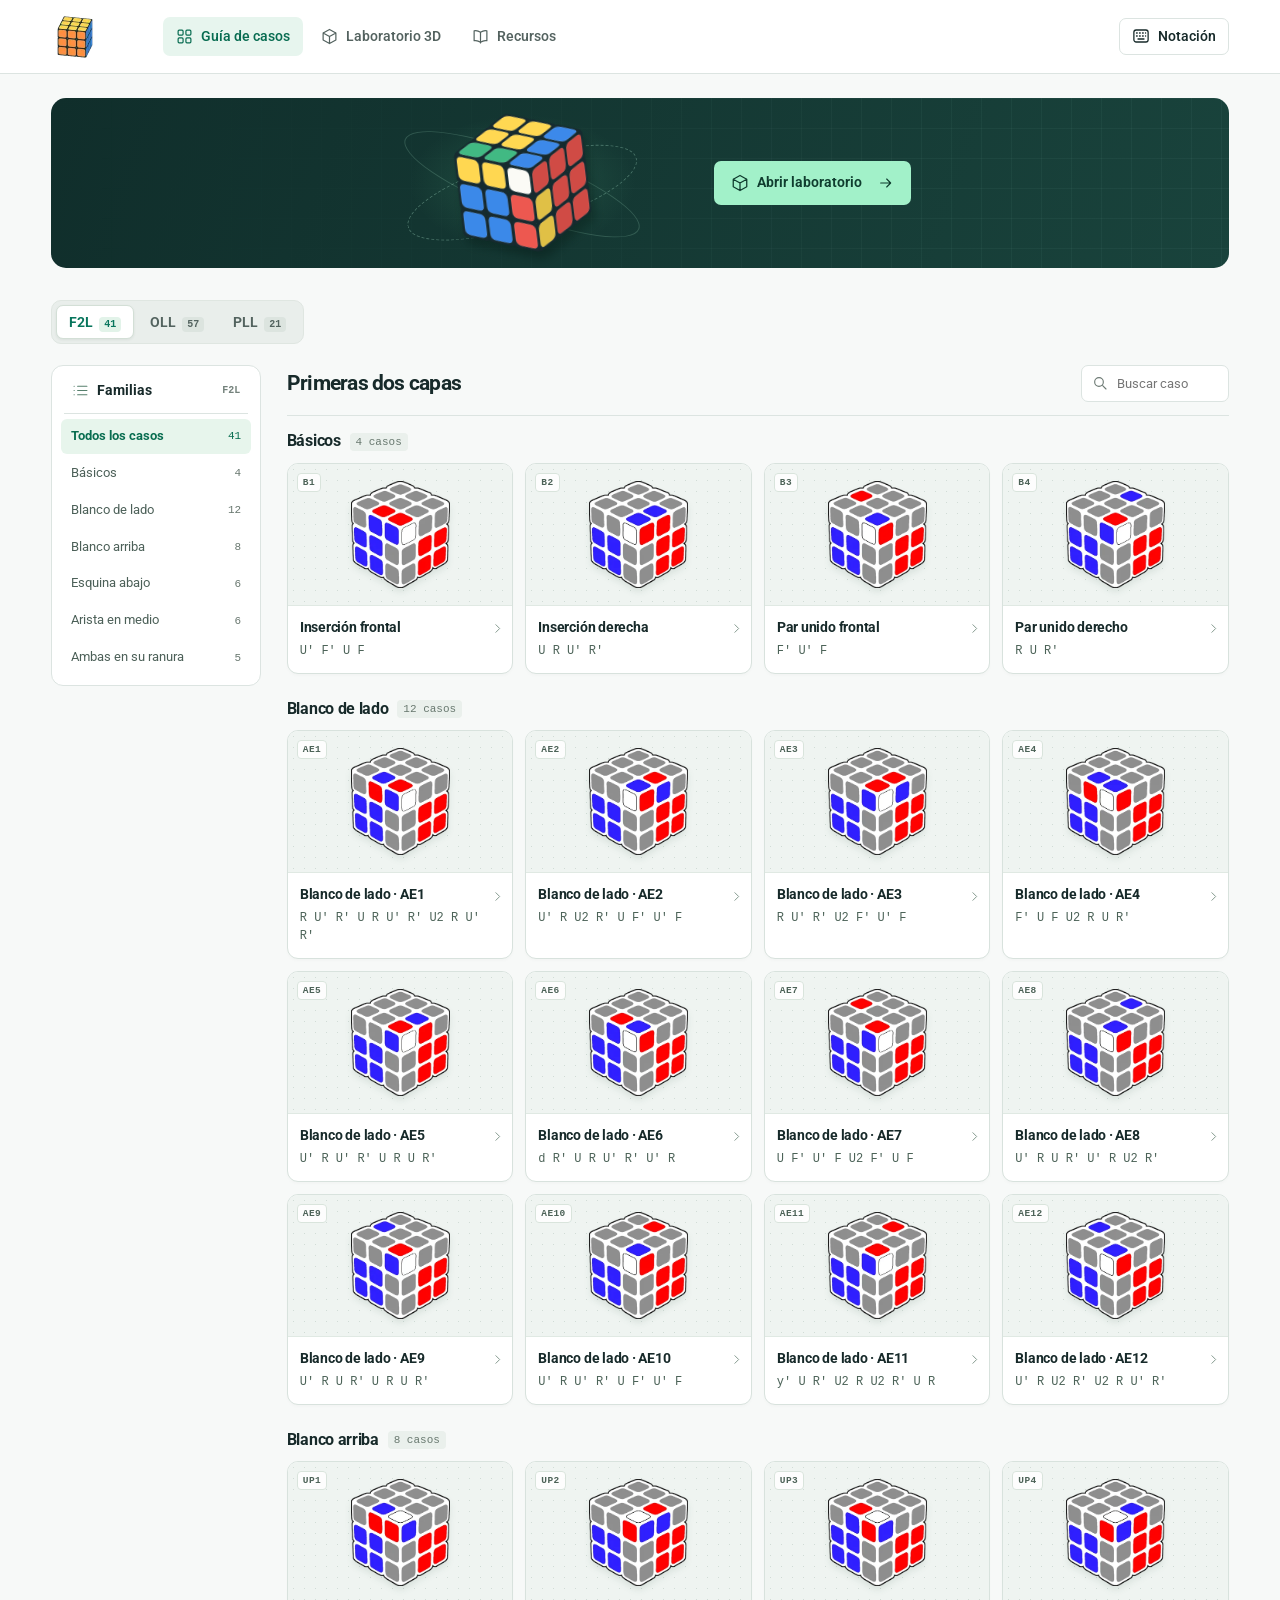
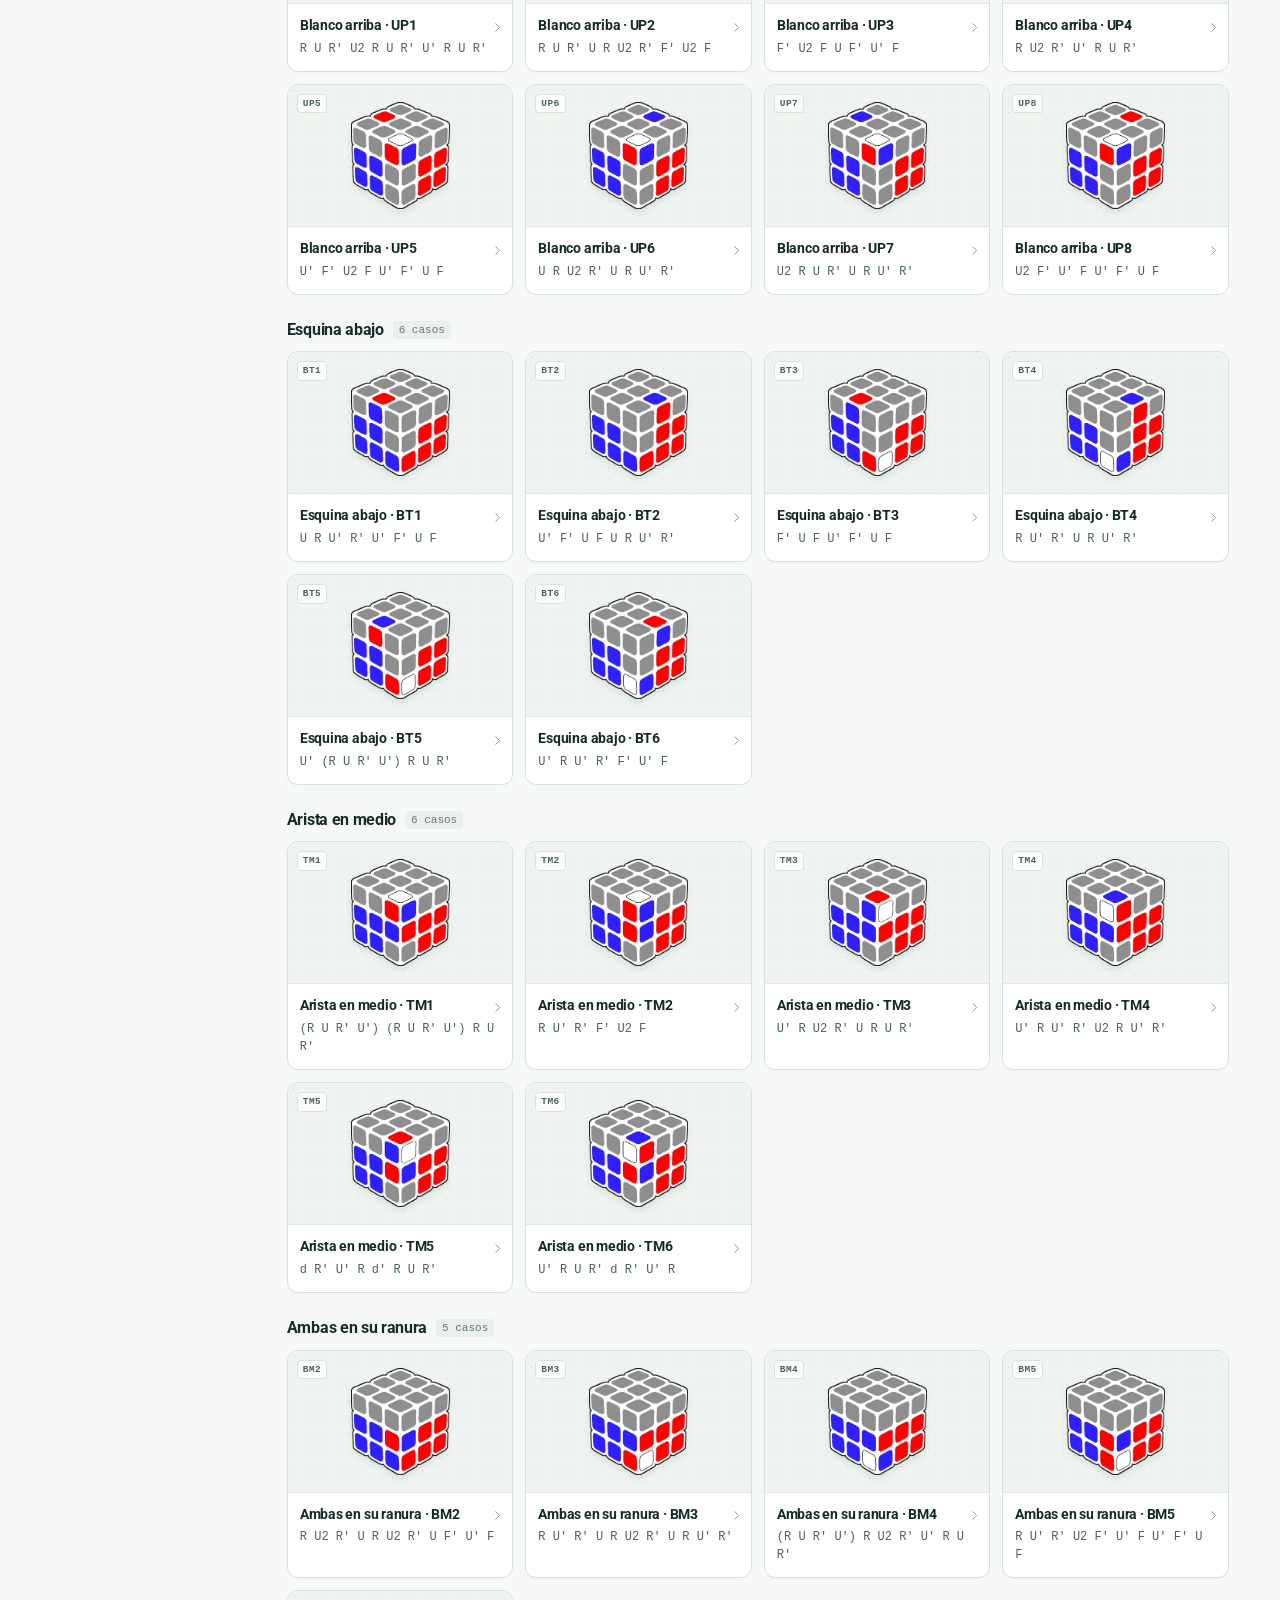
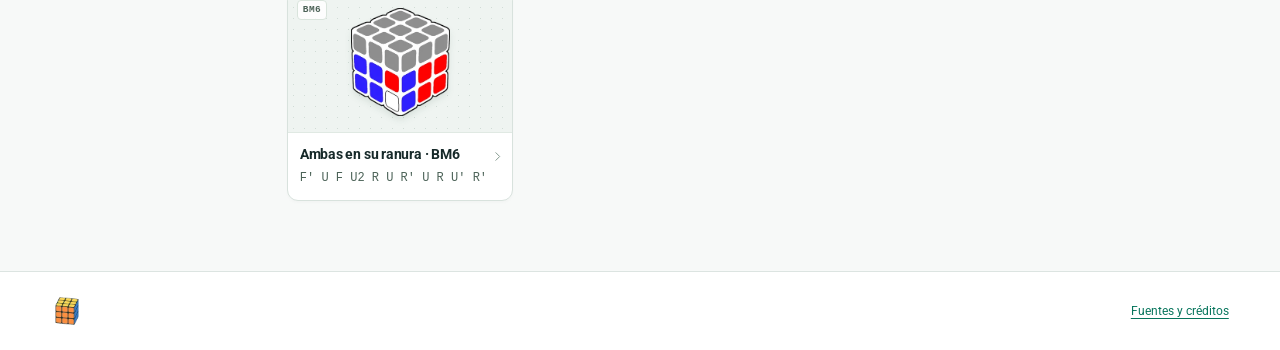
==== commit c8b1a41a: "commit 5" ====
--- a/index.html
+++ b/index.html
@@ -1,5 +1,5 @@
 <!doctype html>
-<html lang="es"><head><meta charset="utf-8"><meta name="viewport" content="width=device-width, initial-scale=1"><meta name="theme-color" content="#102b29"><meta name="description" content="Guía visual en español para los 119 casos de F2L, OLL y PLL, con un cubo 3D personalizable."><title>Guía de casos · Rubik Atlas</title><link rel="icon" href="assets/marca.svg"><link rel="stylesheet" href="estilos.css"><script type="module" src="js/common.mjs"></script><script type="module" src="js/guia.mjs"></script></head><body>
-<a class="skip" href="#principal">Saltar al contenido</a><header class="site-header"><div class="header-inner"><a class="brand" href="index.html"><svg viewBox="0 0 40 42" width="34" height="36" fill="none" aria-hidden="true"><path d="m20 2 17 9.5-17 9.8-17-9.8Z" fill="#4cd4a1"/><path d="m3 14 15.7 9.1v17L3 31.2Z" fill="#008568"/><path d="M37 14v17.2l-15.7 8.9v-17Z" fill="#11b78a"/><path d="m10.5 6.8 16.8 9.5m-16.6 2.2v16.9m18.2-16.8v17" stroke="#fff" stroke-opacity=".65" stroke-width="1.5"/></svg><span>Rubik <b>Atlas</b></span></a><nav aria-label="Principal"><a href="index.html" aria-current="page"><svg class="icon" aria-hidden="true" width="17" height="17" viewBox="0 0 24 24" fill="none" stroke="currentColor" stroke-width="1.7" stroke-linecap="round" stroke-linejoin="round"><rect x="3" y="3" width="7" height="7" rx="1.5"/><rect x="14" y="3" width="7" height="7" rx="1.5"/><rect x="3" y="14" width="7" height="7" rx="1.5"/><rect x="14" y="14" width="7" height="7" rx="1.5"/></svg>Guía de casos</a><a href="laboratorio.html" ><svg class="icon" aria-hidden="true" width="17" height="17" viewBox="0 0 24 24" fill="none" stroke="currentColor" stroke-width="1.7" stroke-linecap="round" stroke-linejoin="round"><path d="m12 2 9 5v10l-9 5-9-5V7zM3 7l9 5 9-5m-9 5v10"/></svg>Laboratorio 3D</a><a href="recursos.html" ><svg class="icon" aria-hidden="true" width="17" height="17" viewBox="0 0 24 24" fill="none" stroke="currentColor" stroke-width="1.7" stroke-linecap="round" stroke-linejoin="round"><path d="M12 6v15M3 4c4-1 6 0 9 2 3-2 5-3 9-2v14c-4-1-6 0-9 2-3-2-5-3-9-2Z"/></svg>Recursos</a></nav><button class="notation-button" data-notation><svg class="icon" aria-hidden="true" width="18" height="18" viewBox="0 0 24 24" fill="none" stroke="currentColor" stroke-width="1.7" stroke-linecap="round" stroke-linejoin="round"><rect x="2.5" y="4" width="19" height="16" rx="3"/><path d="M6 8h1m3 0h1m3 0h1m3 0h.2M6 12h1m3 0h1m3 0h1m3 0h.2M8 16h8"/></svg><span>Notación</span></button></div></header>
-<main id="principal" class="wrap"><section class="hero"><div class="hero-copy"><span class="hero-kicker"><i></i> MÉTODO CFOP <span>/</span> CUBO 3×3×3</span><h1>Atlas de algoritmos</h1><p>Una guía visual para reconocer y resolver los 119 casos de F2L, OLL y PLL. Explora cada patrón y practícalo en 3D.</p><a class="btn mint" href="laboratorio.html"><svg class="icon" aria-hidden="true" width="18" height="18" viewBox="0 0 24 24" fill="none" stroke="currentColor" stroke-width="1.7" stroke-linecap="round" stroke-linejoin="round"><path d="m12 2 9 5v10l-9 5-9-5V7zM3 7l9 5 9-5m-9 5v10"/></svg> Abrir laboratorio <svg class="icon" aria-hidden="true" width="16" height="16" viewBox="0 0 24 24" fill="none" stroke="currentColor" stroke-width="1.7" stroke-linecap="round" stroke-linejoin="round"><path d="M4 12h15m-6-6 6 6-6 6"/></svg></a></div><div class="hero-art" aria-hidden="true"><div class="halo"></div><div class="orbit o1"></div><div class="orbit o2"></div><span class="axis aU">U</span><span class="axis aF">F</span><span class="axis aR">R</span><svg class="cube-render" role="img" aria-label="Cubo 3D" viewBox="0 -10 240 240" xmlns="http://www.w3.org/2000/svg"><g data-sticker="0"><path d="M110.04 1.35 Q105.77 -0.11 102.56 1.82 L79.75 15.56 Q76.54 17.50 80.81 18.96 L111.07 29.31 Q115.33 30.77 118.55 28.83 L141.35 15.10 Q144.57 13.16 140.30 11.70 L110.04 1.35Z" fill="#172b30" stroke="#172b30" stroke-width="1.1"/><path d="M114.42 4.85 Q106.47 2.13 100.47 5.74 L87.48 13.57 Q81.48 17.18 89.44 19.91 L106.68 25.81 Q114.64 28.53 120.64 24.92 L133.63 17.09 Q139.63 13.47 131.67 10.75 L114.42 4.85Z" fill="#ffd64a" stroke="#ffffff" stroke-opacity=".22" stroke-width=".7"/><path d="M114.42 4.85 Q106.47 2.13 100.47 5.74 L87.48 13.57 Q81.48 17.18 89.44 19.91 L106.68 25.81 Q114.64 28.53 120.64 24.92 L133.63 17.09 Q139.63 13.47 131.67 10.75 L114.42 4.85Z" fill="#fff" opacity=".045"/></g><g data-sticker="17"><path d="M221.01 163.11 Q221.01 167.87 217.79 169.81 L194.99 183.55 Q191.77 185.48 191.77 180.72 L191.77 146.96 Q191.77 142.20 194.99 140.26 L217.79 126.53 Q221.01 124.59 221.01 129.35 L221.01 163.11Z" fill="#172b30" stroke="#172b30" stroke-width="1.1"/><path d="M218.88 157.13 Q218.88 166.01 212.89 169.62 L199.89 177.45 Q193.90 181.06 193.90 172.18 L193.90 152.94 Q193.90 144.07 199.89 140.45 L212.89 132.63 Q218.88 129.01 218.88 137.89 L218.88 157.13Z" fill="#ed5149" stroke="#ffffff" stroke-opacity=".22" stroke-width=".7"/><path d="M218.88 157.13 Q218.88 166.01 212.89 169.62 L199.89 177.45 Q193.90 181.06 193.90 172.18 L193.90 152.94 Q193.90 144.07 199.89 140.45 L212.89 132.63 Q218.88 129.01 218.88 137.89 L218.88 157.13Z" fill="#001d2a" opacity=".12"/></g><g data-sticker="24"><path d="M23.20 182.22 Q18.94 180.76 18.94 176.00 L18.94 142.24 Q18.94 137.48 23.20 138.94 L53.46 149.29 Q57.73 150.75 57.73 155.52 L57.73 189.27 Q57.73 194.04 53.46 192.58 L23.20 182.22Z" fill="#172b30" stroke="#172b30" stroke-width="1.1"/><path d="M29.71 181.31 Q21.76 178.58 21.76 169.71 L21.76 150.47 Q21.76 141.59 29.71 144.31 L46.96 150.21 Q54.91 152.93 54.91 161.81 L54.91 181.05 Q54.91 189.93 46.96 187.21 L29.71 181.31Z" fill="#3384e9" stroke="#ffffff" stroke-opacity=".22" stroke-width=".7"/><path d="M29.71 181.31 Q21.76 178.58 21.76 169.71 L21.76 150.47 Q21.76 141.59 29.71 144.31 L46.96 150.21 Q54.91 152.93 54.91 161.81 L54.91 181.05 Q54.91 189.93 46.96 187.21 L29.71 181.31Z" fill="#fff" opacity=".045"/></g><g data-sticker="1"><path d="M148.37 14.46 Q144.11 13.00 140.89 14.94 L118.09 28.68 Q114.87 30.61 119.14 32.07 L149.40 42.43 Q153.67 43.89 156.88 41.95 L179.69 28.21 Q182.90 26.27 178.63 24.81 L148.37 14.46Z" fill="#172b30" stroke="#172b30" stroke-width="1.1"/><path d="M152.76 17.97 Q144.80 15.25 138.80 18.86 L125.81 26.69 Q119.81 30.30 127.77 33.02 L145.01 38.92 Q152.97 41.64 158.97 38.03 L171.96 30.20 Q177.96 26.59 170.00 23.87 L152.76 17.97Z" fill="#ffd64a" stroke="#ffffff" stroke-opacity=".22" stroke-width=".7"/><path d="M152.76 17.97 Q144.80 15.25 138.80 18.86 L125.81 26.69 Q119.81 30.30 127.77 33.02 L145.01 38.92 Q152.97 41.64 158.97 38.03 L171.96 30.20 Q177.96 26.59 170.00 23.87 L152.76 17.97Z" fill="#fff" opacity=".045"/></g><g data-sticker="14"><path d="M221.01 120.34 Q221.01 125.10 217.79 127.04 L194.99 140.78 Q191.77 142.72 191.77 137.95 L191.77 104.19 Q191.77 99.43 194.99 97.50 L217.79 83.76 Q221.01 81.82 221.01 86.58 L221.01 120.34Z" fill="#172b30" stroke="#172b30" stroke-width="1.1"/><path d="M218.88 114.36 Q218.88 123.24 212.89 126.85 L199.89 134.68 Q193.90 138.29 193.90 129.41 L193.90 110.18 Q193.90 101.30 199.89 97.68 L212.89 89.86 Q218.88 86.24 218.88 95.12 L218.88 114.36Z" fill="#ed5149" stroke="#ffffff" stroke-opacity=".22" stroke-width=".7"/><path d="M218.88 114.36 Q218.88 123.24 212.89 126.85 L199.89 134.68 Q193.90 138.29 193.90 129.41 L193.90 110.18 Q193.90 101.30 199.89 97.68 L212.89 89.86 Q218.88 86.24 218.88 95.12 L218.88 114.36Z" fill="#001d2a" opacity=".12"/></g><g data-sticker="3"><path d="M81.15 18.75 Q76.89 17.29 73.67 19.23 L50.87 32.97 Q47.65 34.90 51.92 36.36 L82.18 46.72 Q86.45 48.18 89.66 46.24 L112.46 32.50 Q115.68 30.56 111.41 29.10 L81.15 18.75Z" fill="#172b30" stroke="#172b30" stroke-width="1.1"/><path d="M85.54 22.26 Q77.58 19.53 71.58 23.15 L58.59 30.98 Q52.59 34.59 60.55 37.31 L77.79 43.21 Q85.75 45.93 91.75 42.32 L104.74 34.49 Q110.74 30.88 102.78 28.16 L85.54 22.26Z" fill="#ffd64a" stroke="#ffffff" stroke-opacity=".22" stroke-width=".7"/><path d="M85.54 22.26 Q77.58 19.53 71.58 23.15 L58.59 30.98 Q52.59 34.59 60.55 37.31 L77.79 43.21 Q85.75 45.93 91.75 42.32 L104.74 34.49 Q110.74 30.88 102.78 28.16 L85.54 22.26Z" fill="#fff" opacity=".045"/></g><g data-sticker="16"><path d="M192.12 180.51 Q192.12 185.27 188.90 187.21 L166.10 200.95 Q162.88 202.89 162.88 198.13 L162.88 164.37 Q162.88 159.61 166.10 157.67 L188.90 143.93 Q192.12 141.99 192.12 146.75 L192.12 180.51Z" fill="#172b30" stroke="#172b30" stroke-width="1.1"/><path d="M190.00 174.53 Q190.00 183.41 184.00 187.02 L171.01 194.85 Q165.01 198.46 165.01 189.59 L165.01 170.35 Q165.01 161.47 171.01 157.86 L184.00 150.03 Q190.00 146.42 190.00 155.29 L190.00 174.53Z" fill="#ed5149" stroke="#ffffff" stroke-opacity=".22" stroke-width=".7"/><path d="M190.00 174.53 Q190.00 183.41 184.00 187.02 L171.01 194.85 Q165.01 198.46 165.01 189.59 L165.01 170.35 Q165.01 161.47 171.01 157.86 L184.00 150.03 Q190.00 146.42 190.00 155.29 L190.00 174.53Z" fill="#001d2a" opacity=".12"/></g><g data-sticker="21"><path d="M23.20 139.46 Q18.94 138.00 18.94 133.23 L18.94 99.48 Q18.94 94.71 23.20 96.17 L53.46 106.53 Q57.73 107.99 57.73 112.75 L57.73 146.51 Q57.73 151.27 53.46 149.81 L23.20 139.46Z" fill="#172b30" stroke="#172b30" stroke-width="1.1"/><path d="M29.71 138.54 Q21.76 135.82 21.76 126.94 L21.76 107.70 Q21.76 98.82 29.71 101.54 L46.96 107.44 Q54.91 110.17 54.91 119.04 L54.91 138.28 Q54.91 147.16 46.96 144.44 L29.71 138.54Z" fill="#3384e9" stroke="#ffffff" stroke-opacity=".22" stroke-width=".7"/><path d="M29.71 138.54 Q21.76 135.82 21.76 126.94 L21.76 107.70 Q21.76 98.82 29.71 101.54 L46.96 107.44 Q54.91 110.17 54.91 119.04 L54.91 138.28 Q54.91 147.16 46.96 144.44 L29.71 138.54Z" fill="#fff" opacity=".045"/></g><g data-sticker="25"><path d="M61.54 195.34 Q57.27 193.88 57.27 189.12 L57.27 155.36 Q57.27 150.60 61.54 152.06 L91.80 162.41 Q96.07 163.87 96.07 168.63 L96.07 202.39 Q96.07 207.15 91.80 205.69 L61.54 195.34Z" fill="#172b30" stroke="#172b30" stroke-width="1.1"/><path d="M68.05 194.42 Q60.09 191.70 60.09 182.82 L60.09 163.58 Q60.09 154.70 68.05 157.43 L85.29 163.33 Q93.25 166.05 93.25 174.93 L93.25 194.16 Q93.25 203.04 85.29 200.32 L68.05 194.42Z" fill="#3384e9" stroke="#ffffff" stroke-opacity=".22" stroke-width=".7"/><path d="M68.05 194.42 Q60.09 191.70 60.09 182.82 L60.09 163.58 Q60.09 154.70 68.05 157.43 L85.29 163.33 Q93.25 166.05 93.25 174.93 L93.25 194.16 Q93.25 203.04 85.29 200.32 L68.05 194.42Z" fill="#fff" opacity=".045"/></g><g data-sticker="2"><path d="M186.71 27.58 Q182.44 26.12 179.23 28.05 L156.42 41.79 Q153.21 43.73 157.47 45.19 L187.73 55.54 Q192.00 57.00 195.22 55.06 L218.02 41.33 Q221.24 39.39 216.97 37.93 L186.71 27.58Z" fill="#172b30" stroke="#172b30" stroke-width="1.1"/><path d="M191.09 31.08 Q183.14 28.36 177.14 31.97 L164.15 39.80 Q158.15 43.41 166.11 46.14 L183.35 52.03 Q191.31 54.76 197.30 51.14 L210.30 43.32 Q216.29 39.70 208.34 36.98 L191.09 31.08Z" fill="#3384e9" stroke="#ffffff" stroke-opacity=".22" stroke-width=".7"/><path d="M191.09 31.08 Q183.14 28.36 177.14 31.97 L164.15 39.80 Q158.15 43.41 166.11 46.14 L183.35 52.03 Q191.31 54.76 197.30 51.14 L210.30 43.32 Q216.29 39.70 208.34 36.98 L191.09 31.08Z" fill="#fff" opacity=".045"/></g><g data-sticker="11"><path d="M221.01 77.57 Q221.01 82.33 217.79 84.27 L194.99 98.01 Q191.77 99.95 191.77 95.19 L191.77 61.43 Q191.77 56.67 194.99 54.73 L217.79 40.99 Q221.01 39.05 221.01 43.81 L221.01 77.57Z" fill="#172b30" stroke="#172b30" stroke-width="1.1"/><path d="M218.88 71.59 Q218.88 80.47 212.89 84.08 L199.89 91.91 Q193.90 95.52 193.90 86.65 L193.90 67.41 Q193.90 58.53 199.89 54.92 L212.89 47.09 Q218.88 43.48 218.88 52.35 L218.88 71.59Z" fill="#ed5149" stroke="#ffffff" stroke-opacity=".22" stroke-width=".7"/><path d="M218.88 71.59 Q218.88 80.47 212.89 84.08 L199.89 91.91 Q193.90 95.52 193.90 86.65 L193.90 67.41 Q193.90 58.53 199.89 54.92 L212.89 47.09 Q218.88 43.48 218.88 52.35 L218.88 71.59Z" fill="#001d2a" opacity=".12"/></g><g data-sticker="4"><path d="M119.49 31.87 Q115.22 30.41 112.00 32.34 L89.20 46.08 Q85.99 48.02 90.25 49.48 L120.51 59.83 Q124.78 61.29 128.00 59.35 L150.80 45.61 Q154.01 43.68 149.75 42.22 L119.49 31.87Z" fill="#172b30" stroke="#172b30" stroke-width="1.1"/><path d="M123.87 35.37 Q115.91 32.65 109.92 36.26 L96.92 44.09 Q90.93 47.70 98.88 50.43 L116.13 56.32 Q124.09 59.05 130.08 55.43 L143.08 47.61 Q149.07 43.99 141.12 41.27 L123.87 35.37Z" fill="#ffd64a" stroke="#ffffff" stroke-opacity=".22" stroke-width=".7"/><path d="M123.87 35.37 Q115.91 32.65 109.92 36.26 L96.92 44.09 Q90.93 47.70 98.88 50.43 L116.13 56.32 Q124.09 59.05 130.08 55.43 L143.08 47.61 Q149.07 43.99 141.12 41.27 L123.87 35.37Z" fill="#fff" opacity=".045"/></g><g data-sticker="13"><path d="M192.12 137.75 Q192.12 142.51 188.90 144.44 L166.10 158.18 Q162.88 160.12 162.88 155.36 L162.88 121.60 Q162.88 116.84 166.10 114.90 L188.90 101.16 Q192.12 99.22 192.12 103.99 L192.12 137.75Z" fill="#172b30" stroke="#172b30" stroke-width="1.1"/><path d="M190.00 131.76 Q190.00 140.64 184.00 144.25 L171.01 152.08 Q165.01 155.70 165.01 146.82 L165.01 127.58 Q165.01 118.70 171.01 115.09 L184.00 107.26 Q190.00 103.65 190.00 112.53 L190.00 131.76Z" fill="#ed5149" stroke="#ffffff" stroke-opacity=".22" stroke-width=".7"/><path d="M190.00 131.76 Q190.00 140.64 184.00 144.25 L171.01 152.08 Q165.01 155.70 165.01 146.82 L165.01 127.58 Q165.01 118.70 171.01 115.09 L184.00 107.26 Q190.00 103.65 190.00 112.53 L190.00 131.76Z" fill="#001d2a" opacity=".12"/></g><g data-sticker="6"><path d="M52.27 36.15 Q48.00 34.69 44.78 36.63 L21.98 50.37 Q18.76 52.31 23.03 53.77 L53.29 64.12 Q57.56 65.58 60.77 63.64 L83.58 49.90 Q86.79 47.97 82.53 46.51 L52.27 36.15Z" fill="#172b30" stroke="#172b30" stroke-width="1.1"/><path d="M56.65 39.66 Q48.69 36.94 42.70 40.55 L29.70 48.38 Q23.71 51.99 31.66 54.71 L48.91 60.61 Q56.86 63.34 62.86 59.72 L75.85 51.89 Q81.85 48.28 73.89 45.56 L56.65 39.66Z" fill="#38b67d" stroke="#ffffff" stroke-opacity=".22" stroke-width=".7"/><path d="M56.65 39.66 Q48.69 36.94 42.70 40.55 L29.70 48.38 Q23.71 51.99 31.66 54.71 L48.91 60.61 Q56.86 63.34 62.86 59.72 L75.85 51.89 Q81.85 48.28 73.89 45.56 L56.65 39.66Z" fill="#fff" opacity=".045"/></g><g data-sticker="18"><path d="M23.20 96.69 Q18.94 95.23 18.94 90.47 L18.94 56.71 Q18.94 51.95 23.20 53.41 L53.46 63.76 Q57.73 65.22 57.73 69.98 L57.73 103.74 Q57.73 108.50 53.46 107.04 L23.20 96.69Z" fill="#172b30" stroke="#172b30" stroke-width="1.1"/><path d="M29.71 95.77 Q21.76 93.05 21.76 84.17 L21.76 64.93 Q21.76 56.05 29.71 58.78 L46.96 64.67 Q54.91 67.40 54.91 76.28 L54.91 95.51 Q54.91 104.39 46.96 101.67 L29.71 95.77Z" fill="#ffd64a" stroke="#ffffff" stroke-opacity=".22" stroke-width=".7"/><path d="M29.71 95.77 Q21.76 93.05 21.76 84.17 L21.76 64.93 Q21.76 56.05 29.71 58.78 L46.96 64.67 Q54.91 67.40 54.91 76.28 L54.91 95.51 Q54.91 104.39 46.96 101.67 L29.71 95.77Z" fill="#fff" opacity=".045"/></g><g data-sticker="22"><path d="M61.54 152.57 Q57.27 151.11 57.27 146.35 L57.27 112.59 Q57.27 107.83 61.54 109.29 L91.80 119.64 Q96.07 121.10 96.07 125.86 L96.07 159.62 Q96.07 164.38 91.80 162.92 L61.54 152.57Z" fill="#172b30" stroke="#172b30" stroke-width="1.1"/><path d="M68.05 151.65 Q60.09 148.93 60.09 140.05 L60.09 120.81 Q60.09 111.94 68.05 114.66 L85.29 120.56 Q93.25 123.28 93.25 132.16 L93.25 151.40 Q93.25 160.27 85.29 157.55 L68.05 151.65Z" fill="#3384e9" stroke="#ffffff" stroke-opacity=".22" stroke-width=".7"/><path d="M68.05 151.65 Q60.09 148.93 60.09 140.05 L60.09 120.81 Q60.09 111.94 68.05 114.66 L85.29 120.56 Q93.25 123.28 93.25 132.16 L93.25 151.40 Q93.25 160.27 85.29 157.55 L68.05 151.65Z" fill="#fff" opacity=".045"/></g><g data-sticker="15"><path d="M163.23 197.92 Q163.23 202.68 160.02 204.62 L137.21 218.35 Q134.00 220.29 134.00 215.53 L134.00 181.77 Q134.00 177.01 137.21 175.07 L160.02 161.33 Q163.23 159.40 163.23 164.16 L163.23 197.92Z" fill="#172b30" stroke="#172b30" stroke-width="1.1"/><path d="M161.11 191.94 Q161.11 200.81 155.11 204.43 L142.12 212.25 Q136.12 215.87 136.12 206.99 L136.12 187.75 Q136.12 178.87 142.12 175.26 L155.11 167.43 Q161.11 163.82 161.11 172.70 L161.11 191.94Z" fill="#ffd64a" stroke="#ffffff" stroke-opacity=".22" stroke-width=".7"/><path d="M161.11 191.94 Q161.11 200.81 155.11 204.43 L142.12 212.25 Q136.12 215.87 136.12 206.99 L136.12 187.75 Q136.12 178.87 142.12 175.26 L155.11 167.43 Q161.11 163.82 161.11 172.70 L161.11 191.94Z" fill="#001d2a" opacity=".12"/></g><g data-sticker="26"><path d="M99.87 208.45 Q95.61 206.99 95.61 202.23 L95.61 168.47 Q95.61 163.71 99.87 165.17 L130.13 175.52 Q134.40 176.98 134.40 181.74 L134.40 215.50 Q134.40 220.26 130.13 218.80 L99.87 208.45Z" fill="#172b30" stroke="#172b30" stroke-width="1.1"/><path d="M106.38 207.54 Q98.42 204.81 98.42 195.93 L98.42 176.70 Q98.42 167.82 106.38 170.54 L123.63 176.44 Q131.58 179.16 131.58 188.04 L131.58 207.28 Q131.58 216.16 123.63 213.43 L106.38 207.54Z" fill="#ed5149" stroke="#ffffff" stroke-opacity=".22" stroke-width=".7"/><path d="M106.38 207.54 Q98.42 204.81 98.42 195.93 L98.42 176.70 Q98.42 167.82 106.38 170.54 L123.63 176.44 Q131.58 179.16 131.58 188.04 L131.58 207.28 Q131.58 216.16 123.63 213.43 L106.38 207.54Z" fill="#fff" opacity=".045"/></g><g data-sticker="5"><path d="M157.82 44.98 Q153.55 43.52 150.34 45.46 L127.54 59.19 Q124.32 61.13 128.59 62.59 L158.85 72.94 Q163.11 74.40 166.33 72.47 L189.13 58.73 Q192.35 56.79 188.08 55.33 L157.82 44.98Z" fill="#172b30" stroke="#172b30" stroke-width="1.1"/><path d="M162.21 48.49 Q154.25 45.76 148.25 49.38 L135.26 57.20 Q129.26 60.82 137.22 63.54 L154.46 69.44 Q162.42 72.16 168.42 68.55 L181.41 60.72 Q187.41 57.11 179.45 54.38 L162.21 48.49Z" fill="#3384e9" stroke="#ffffff" stroke-opacity=".22" stroke-width=".7"/><path d="M162.21 48.49 Q154.25 45.76 148.25 49.38 L135.26 57.20 Q129.26 60.82 137.22 63.54 L154.46 69.44 Q162.42 72.16 168.42 68.55 L181.41 60.72 Q187.41 57.11 179.45 54.38 L162.21 48.49Z" fill="#fff" opacity=".045"/></g><g data-sticker="10"><path d="M192.12 94.98 Q192.12 99.74 188.90 101.68 L166.10 115.41 Q162.88 117.35 162.88 112.59 L162.88 78.83 Q162.88 74.07 166.10 72.13 L188.90 58.39 Q192.12 56.46 192.12 61.22 L192.12 94.98Z" fill="#172b30" stroke="#172b30" stroke-width="1.1"/><path d="M190.00 88.99 Q190.00 97.87 184.00 101.49 L171.01 109.31 Q165.01 112.93 165.01 104.05 L165.01 84.81 Q165.01 75.93 171.01 72.32 L184.00 64.49 Q190.00 60.88 190.00 69.76 L190.00 88.99Z" fill="#ed5149" stroke="#ffffff" stroke-opacity=".22" stroke-width=".7"/><path d="M190.00 88.99 Q190.00 97.87 184.00 101.49 L171.01 109.31 Q165.01 112.93 165.01 104.05 L165.01 84.81 Q165.01 75.93 171.01 72.32 L184.00 64.49 Q190.00 60.88 190.00 69.76 L190.00 88.99Z" fill="#001d2a" opacity=".12"/></g><g data-sticker="7"><path d="M90.60 49.27 Q86.33 47.81 83.12 49.75 L60.31 63.48 Q57.10 65.42 61.37 66.88 L91.63 77.23 Q95.89 78.69 99.11 76.76 L121.91 63.02 Q125.13 61.08 120.86 59.62 L90.60 49.27Z" fill="#172b30" stroke="#172b30" stroke-width="1.1"/><path d="M94.99 52.77 Q87.03 50.05 81.03 53.66 L68.04 61.49 Q62.04 65.11 70.00 67.83 L87.24 73.73 Q95.20 76.45 101.20 72.84 L114.19 65.01 Q120.19 61.40 112.23 58.67 L94.99 52.77Z" fill="#38b67d" stroke="#ffffff" stroke-opacity=".22" stroke-width=".7"/><path d="M94.99 52.77 Q87.03 50.05 81.03 53.66 L68.04 61.49 Q62.04 65.11 70.00 67.83 L87.24 73.73 Q95.20 76.45 101.20 72.84 L114.19 65.01 Q120.19 61.40 112.23 58.67 L94.99 52.77Z" fill="#fff" opacity=".045"/></g><g data-sticker="19"><path d="M61.54 109.80 Q57.27 108.34 57.27 103.58 L57.27 69.82 Q57.27 65.06 61.54 66.52 L91.80 76.87 Q96.07 78.33 96.07 83.09 L96.07 116.85 Q96.07 121.61 91.80 120.15 L61.54 109.80Z" fill="#172b30" stroke="#172b30" stroke-width="1.1"/><path d="M68.05 108.88 Q60.09 106.16 60.09 97.28 L60.09 78.05 Q60.09 69.17 68.05 71.89 L85.29 77.79 Q93.25 80.51 93.25 89.39 L93.25 108.63 Q93.25 117.51 85.29 114.78 L68.05 108.88Z" fill="#ffd64a" stroke="#ffffff" stroke-opacity=".22" stroke-width=".7"/><path d="M68.05 108.88 Q60.09 106.16 60.09 97.28 L60.09 78.05 Q60.09 69.17 68.05 71.89 L85.29 77.79 Q93.25 80.51 93.25 89.39 L93.25 108.63 Q93.25 117.51 85.29 114.78 L68.05 108.88Z" fill="#fff" opacity=".045"/></g><g data-sticker="12"><path d="M163.23 155.15 Q163.23 159.91 160.02 161.85 L137.21 175.58 Q134.00 177.52 134.00 172.76 L134.00 139.00 Q134.00 134.24 137.21 132.30 L160.02 118.57 Q163.23 116.63 163.23 121.39 L163.23 155.15Z" fill="#172b30" stroke="#172b30" stroke-width="1.1"/><path d="M161.11 149.17 Q161.11 158.05 155.11 161.66 L142.12 169.49 Q136.12 173.10 136.12 164.22 L136.12 144.98 Q136.12 136.10 142.12 132.49 L155.11 124.66 Q161.11 121.05 161.11 129.93 L161.11 149.17Z" fill="#ffd64a" stroke="#ffffff" stroke-opacity=".22" stroke-width=".7"/><path d="M161.11 149.17 Q161.11 158.05 155.11 161.66 L142.12 169.49 Q136.12 173.10 136.12 164.22 L136.12 144.98 Q136.12 136.10 142.12 132.49 L155.11 124.66 Q161.11 121.05 161.11 129.93 L161.11 149.17Z" fill="#001d2a" opacity=".12"/></g><g data-sticker="23"><path d="M99.87 165.68 Q95.61 164.22 95.61 159.46 L95.61 125.70 Q95.61 120.94 99.87 122.40 L130.13 132.75 Q134.40 134.21 134.40 138.98 L134.40 172.74 Q134.40 177.50 130.13 176.04 L99.87 165.68Z" fill="#172b30" stroke="#172b30" stroke-width="1.1"/><path d="M106.38 164.77 Q98.42 162.05 98.42 153.17 L98.42 133.93 Q98.42 125.05 106.38 127.77 L123.63 133.67 Q131.58 136.39 131.58 145.27 L131.58 164.51 Q131.58 173.39 123.63 170.67 L106.38 164.77Z" fill="#ed5149" stroke="#ffffff" stroke-opacity=".22" stroke-width=".7"/><path d="M106.38 164.77 Q98.42 162.05 98.42 153.17 L98.42 133.93 Q98.42 125.05 106.38 127.77 L123.63 133.67 Q131.58 136.39 131.58 145.27 L131.58 164.51 Q131.58 173.39 123.63 170.67 L106.38 164.77Z" fill="#fff" opacity=".045"/></g><g data-sticker="8"><path d="M128.93 62.38 Q124.67 60.92 121.45 62.86 L98.65 76.60 Q95.43 78.54 99.70 80.00 L129.96 90.35 Q134.23 91.81 137.44 89.87 L160.25 76.13 Q163.46 74.20 159.19 72.74 L128.93 62.38Z" fill="#172b30" stroke="#172b30" stroke-width="1.1"/><path d="M133.32 65.89 Q125.36 63.17 119.36 66.78 L106.37 74.61 Q100.37 78.22 108.33 80.94 L125.58 86.84 Q133.53 89.56 139.53 85.95 L152.52 78.12 Q158.52 74.51 150.56 71.79 L133.32 65.89Z" fill="#3384e9" stroke="#ffffff" stroke-opacity=".22" stroke-width=".7"/><path d="M133.32 65.89 Q125.36 63.17 119.36 66.78 L106.37 74.61 Q100.37 78.22 108.33 80.94 L125.58 86.84 Q133.53 89.56 139.53 85.95 L152.52 78.12 Q158.52 74.51 150.56 71.79 L133.32 65.89Z" fill="#fff" opacity=".045"/></g><g data-sticker="9"><path d="M163.23 112.38 Q163.23 117.14 160.02 119.08 L137.21 132.82 Q134.00 134.75 134.00 129.99 L134.00 96.23 Q134.00 91.47 137.21 89.53 L160.02 75.80 Q163.23 73.86 163.23 78.62 L163.23 112.38Z" fill="#172b30" stroke="#172b30" stroke-width="1.1"/><path d="M161.11 106.40 Q161.11 115.28 155.11 118.89 L142.12 126.72 Q136.12 130.33 136.12 121.45 L136.12 102.22 Q136.12 93.34 142.12 89.72 L155.11 81.90 Q161.11 78.28 161.11 87.16 L161.11 106.40Z" fill="#ed5149" stroke="#ffffff" stroke-opacity=".22" stroke-width=".7"/><path d="M161.11 106.40 Q161.11 115.28 155.11 118.89 L142.12 126.72 Q136.12 130.33 136.12 121.45 L136.12 102.22 Q136.12 93.34 142.12 89.72 L155.11 81.90 Q161.11 78.28 161.11 87.16 L161.11 106.40Z" fill="#001d2a" opacity=".12"/></g><g data-sticker="20"><path d="M99.87 122.92 Q95.61 121.46 95.61 116.70 L95.61 82.94 Q95.61 78.17 99.87 79.63 L130.13 89.99 Q134.40 91.45 134.40 96.21 L134.40 129.97 Q134.40 134.73 130.13 133.27 L99.87 122.92Z" fill="#172b30" stroke="#172b30" stroke-width="1.1"/><path d="M106.38 122.00 Q98.42 119.28 98.42 110.40 L98.42 91.16 Q98.42 82.28 106.38 85.00 L123.63 90.90 Q131.58 93.63 131.58 102.50 L131.58 121.74 Q131.58 130.62 123.63 127.90 L106.38 122.00Z" fill="#fbfbf6" stroke="#ffffff" stroke-opacity=".22" stroke-width=".7"/><path d="M106.38 122.00 Q98.42 119.28 98.42 110.40 L98.42 91.16 Q98.42 82.28 106.38 85.00 L123.63 90.90 Q131.58 93.63 131.58 102.50 L131.58 121.74 Q131.58 130.62 123.63 127.90 L106.38 122.00Z" fill="#fff" opacity=".045"/></g></svg></div></section><section class="library"><div class="lib-head"><div><span class="eyebrow"><i></i> EXPLORADOR CFOP</span><h2>Biblioteca de casos</h2></div><div class="stage-tabs" aria-label="Etapa del método"><button data-stage="F2L" aria-pressed="true">F2L <small>41</small></button><button data-stage="OLL" aria-pressed="false">OLL <small>57</small></button><button data-stage="PLL" aria-pressed="false">PLL <small>21</small></button></div></div><div class="catalog-layout"><aside class="filters"><div class="filters-title"><svg class="icon" aria-hidden="true" width="17" height="17" viewBox="0 0 24 24" fill="none" stroke="currentColor" stroke-width="1.7" stroke-linecap="round" stroke-linejoin="round"><path d="M8 6h13M8 12h13M8 18h13M3 6h.1M3 12h.1M3 18h.1"/></svg> Familias <span id="stage-label">F2L</span></div><div id="groups"><button data-group="Todos los casos" aria-pressed="true"><span>Todos los casos</span><small>41</small></button><button data-group="Básicos" aria-pressed="false"><span>Básicos</span><small>4</small></button><button data-group="Blanco de lado" aria-pressed="false"><span>Blanco de lado</span><small>12</small></button><button data-group="Blanco arriba" aria-pressed="false"><span>Blanco arriba</span><small>8</small></button><button data-group="Esquina abajo" aria-pressed="false"><span>Esquina abajo</span><small>6</small></button><button data-group="Arista en medio" aria-pressed="false"><span>Arista en medio</span><small>6</small></button><button data-group="Ambas en su ranura" aria-pressed="false"><span>Ambas en su ranura</span><small>5</small></button></div></aside><div class="results"><div class="result-head"><div><h2 id="stage-name">Primeras dos capas</h2><p id="stage-description">Forma cuatro pares de esquina y arista e insértalos alrededor de la cruz inferior.</p></div><label class="search"><svg class="icon" aria-hidden="true" width="16" height="16" viewBox="0 0 24 24" fill="none" stroke="currentColor" stroke-width="1.7" stroke-linecap="round" stroke-linejoin="round"><circle cx="10.5" cy="10.5" r="6.5"/><path d="m16 16 5 5"/></svg><input id="search" type="search" placeholder="Buscar caso" aria-label="Buscar caso en esta etapa"></label></div><div id="results"><section class="family-section"><h3>Básicos <small>4 casos</small></h3><div class="case-grid"><a class="case-card" href="laboratorio.html?caso=f2l-b1" data-detail="f2l-b1"><div class="case-art"><span class="case-code">B1</span><img loading="lazy" width="120" height="120" src="assets/f2l/B1.webp" alt="Posición inicial de F2L B1"></div><div class="case-body"><h4>Inserción frontal</h4><code>U' F' U F</code><span class="card-go" aria-hidden="true"><svg class="icon" aria-hidden="true" width="13" height="13" viewBox="0 0 24 24" fill="none" stroke="currentColor" stroke-width="1.7" stroke-linecap="round" stroke-linejoin="round"><path d="m9 5 7 7-7 7"/></svg></span></div></a><a class="case-card" href="laboratorio.html?caso=f2l-b2" data-detail="f2l-b2"><div class="case-art"><span class="case-code">B2</span><img loading="lazy" width="120" height="120" src="assets/f2l/B2.webp" alt="Posición inicial de F2L B2"></div><div class="case-body"><h4>Inserción derecha</h4><code>U R U' R'</code><span class="card-go" aria-hidden="true"><svg class="icon" aria-hidden="true" width="13" height="13" viewBox="0 0 24 24" fill="none" stroke="currentColor" stroke-width="1.7" stroke-linecap="round" stroke-linejoin="round"><path d="m9 5 7 7-7 7"/></svg></span></div></a><a class="case-card" href="laboratorio.html?caso=f2l-b3" data-detail="f2l-b3"><div class="case-art"><span class="case-code">B3</span><img loading="lazy" width="120" height="120" src="assets/f2l/B3.webp" alt="Posición inicial de F2L B3"></div><div class="case-body"><h4>Par unido frontal</h4><code>F' U' F</code><span class="card-go" aria-hidden="true"><svg class="icon" aria-hidden="true" width="13" height="13" viewBox="0 0 24 24" fill="none" stroke="currentColor" stroke-width="1.7" stroke-linecap="round" stroke-linejoin="round"><path d="m9 5 7 7-7 7"/></svg></span></div></a><a class="case-card" href="laboratorio.html?caso=f2l-b4" data-detail="f2l-b4"><div class="case-art"><span class="case-code">B4</span><img loading="lazy" width="120" height="120" src="assets/f2l/B4.webp" alt="Posición inicial de F2L B4"></div><div class="case-body"><h4>Par unido derecho</h4><code>R U R'</code><span class="card-go" aria-hidden="true"><svg class="icon" aria-hidden="true" width="13" height="13" viewBox="0 0 24 24" fill="none" stroke="currentColor" stroke-width="1.7" stroke-linecap="round" stroke-linejoin="round"><path d="m9 5 7 7-7 7"/></svg></span></div></a></div></section><section class="family-section"><h3>Blanco de lado <small>12 casos</small></h3><div class="case-grid"><a class="case-card" href="laboratorio.html?caso=f2l-ae1" data-detail="f2l-ae1"><div class="case-art"><span class="case-code">AE1</span><img loading="lazy" width="120" height="120" src="assets/f2l/AE1.webp" alt="Posición inicial de F2L AE1"></div><div class="case-body"><h4>Blanco de lado · AE1</h4><code>R U' R' U R U' R' U2 R U' R'</code><span class="card-go" aria-hidden="true"><svg class="icon" aria-hidden="true" width="13" height="13" viewBox="0 0 24 24" fill="none" stroke="currentColor" stroke-width="1.7" stroke-linecap="round" stroke-linejoin="round"><path d="m9 5 7 7-7 7"/></svg></span></div></a><a class="case-card" href="laboratorio.html?caso=f2l-ae2" data-detail="f2l-ae2"><div class="case-art"><span class="case-code">AE2</span><img loading="lazy" width="120" height="120" src="assets/f2l/AE2.webp" alt="Posición inicial de F2L AE2"></div><div class="case-body"><h4>Blanco de lado · AE2</h4><code>U' R U2 R' U F' U' F</code><span class="card-go" aria-hidden="true"><svg class="icon" aria-hidden="true" width="13" height="13" viewBox="0 0 24 24" fill="none" stroke="currentColor" stroke-width="1.7" stroke-linecap="round" stroke-linejoin="round"><path d="m9 5 7 7-7 7"/></svg></span></div></a><a class="case-card" href="laboratorio.html?caso=f2l-ae3" data-detail="f2l-ae3"><div class="case-art"><span class="case-code">AE3</span><img loading="lazy" width="120" height="120" src="assets/f2l/AE3.webp" alt="Posición inicial de F2L AE3"></div><div class="case-body"><h4>Blanco de lado · AE3</h4><code>R U' R' U2 F' U' F</code><span class="card-go" aria-hidden="true"><svg class="icon" aria-hidden="true" width="13" height="13" viewBox="0 0 24 24" fill="none" stroke="currentColor" stroke-width="1.7" stroke-linecap="round" stroke-linejoin="round"><path d="m9 5 7 7-7 7"/></svg></span></div></a><a class="case-card" href="laboratorio.html?caso=f2l-ae4" data-detail="f2l-ae4"><div class="case-art"><span class="case-code">AE4</span><img loading="lazy" width="120" height="120" src="assets/f2l/AE4.webp" alt="Posición inicial de F2L AE4"></div><div class="case-body"><h4>Blanco de lado · AE4</h4><code>F' U F U2 R U R'</code><span class="card-go" aria-hidden="true"><svg class="icon" aria-hidden="true" width="13" height="13" viewBox="0 0 24 24" fill="none" stroke="currentColor" stroke-width="1.7" stroke-linecap="round" stroke-linejoin="round"><path d="m9 5 7 7-7 7"/></svg></span></div></a><a class="case-card" href="laboratorio.html?caso=f2l-ae5" data-detail="f2l-ae5"><div class="case-art"><span class="case-code">AE5</span><img loading="lazy" width="120" height="120" src="assets/f2l/AE5.webp" alt="Posición inicial de F2L AE5"></div><div class="case-body"><h4>Blanco de lado · AE5</h4><code>U' R U' R' U R U R'</code><span class="card-go" aria-hidden="true"><svg class="icon" aria-hidden="true" width="13" height="13" viewBox="0 0 24 24" fill="none" stroke="currentColor" stroke-width="1.7" stroke-linecap="round" stroke-linejoin="round"><path d="m9 5 7 7-7 7"/></svg></span></div></a><a class="case-card" href="laboratorio.html?caso=f2l-ae6" data-detail="f2l-ae6"><div class="case-art"><span class="case-code">AE6</span><img loading="lazy" width="120" height="120" src="assets/f2l/AE6.webp" alt="Posición inicial de F2L AE6"></div><div class="case-body"><h4>Blanco de lado · AE6</h4><code>d R' U R U' R' U' R</code><span class="card-go" aria-hidden="true"><svg class="icon" aria-hidden="true" width="13" height="13" viewBox="0 0 24 24" fill="none" stroke="currentColor" stroke-width="1.7" stroke-linecap="round" stroke-linejoin="round"><path d="m9 5 7 7-7 7"/></svg></span></div></a><a class="case-card" href="laboratorio.html?caso=f2l-ae7" data-detail="f2l-ae7"><div class="case-art"><span class="case-code">AE7</span><img loading="lazy" width="120" height="120" src="assets/f2l/AE7.webp" alt="Posición inicial de F2L AE7"></div><div class="case-body"><h4>Blanco de lado · AE7</h4><code>U F' U' F U2 F' U F</code><span class="card-go" aria-hidden="true"><svg class="icon" aria-hidden="true" width="13" height="13" viewBox="0 0 24 24" fill="none" stroke="currentColor" stroke-width="1.7" stroke-linecap="round" stroke-linejoin="round"><path d="m9 5 7 7-7 7"/></svg></span></div></a><a class="case-card" href="laboratorio.html?caso=f2l-ae8" data-detail="f2l-ae8"><div class="case-art"><span class="case-code">AE8</span><img loading="lazy" width="120" height="120" src="assets/f2l/AE8.webp" alt="Posición inicial de F2L AE8"></div><div class="case-body"><h4>Blanco de lado · AE8</h4><code>U' R U R' U' R U2 R'</code><span class="card-go" aria-hidden="true"><svg class="icon" aria-hidden="true" width="13" height="13" viewBox="0 0 24 24" fill="none" stroke="currentColor" stroke-width="1.7" stroke-linecap="round" stroke-linejoin="round"><path d="m9 5 7 7-7 7"/></svg></span></div></a><a class="case-card" href="laboratorio.html?caso=f2l-ae9" data-detail="f2l-ae9"><div class="case-art"><span class="case-code">AE9</span><img loading="lazy" width="120" height="120" src="assets/f2l/AE9.webp" alt="Posición inicial de F2L AE9"></div><div class="case-body"><h4>Blanco de lado · AE9</h4><code>U' R U R' U R U R'</code><span class="card-go" aria-hidden="true"><svg class="icon" aria-hidden="true" width="13" height="13" viewBox="0 0 24 24" fill="none" stroke="currentColor" stroke-width="1.7" stroke-linecap="round" stroke-linejoin="round"><path d="m9 5 7 7-7 7"/></svg></span></div></a><a class="case-card" href="laboratorio.html?caso=f2l-ae10" data-detail="f2l-ae10"><div class="case-art"><span class="case-code">AE10</span><img loading="lazy" width="120" height="120" src="assets/f2l/AE10.webp" alt="Posición inicial de F2L AE10"></div><div class="case-body"><h4>Blanco de lado · AE10</h4><code>U' R U' R' U F' U' F</code><span class="card-go" aria-hidden="true"><svg class="icon" aria-hidden="true" width="13" height="13" viewBox="0 0 24 24" fill="none" stroke="currentColor" stroke-width="1.7" stroke-linecap="round" stroke-linejoin="round"><path d="m9 5 7 7-7 7"/></svg></span></div></a><a class="case-card" href="laboratorio.html?caso=f2l-ae11" data-detail="f2l-ae11"><div class="case-art"><span class="case-code">AE11</span><img loading="lazy" width="120" height="120" src="assets/f2l/AE11.webp" alt="Posición inicial de F2L AE11"></div><div class="case-body"><h4>Blanco de lado · AE11</h4><code>y' U R' U2 R U2 R' U R</code><span class="card-go" aria-hidden="true"><svg class="icon" aria-hidden="true" width="13" height="13" viewBox="0 0 24 24" fill="none" stroke="currentColor" stroke-width="1.7" stroke-linecap="round" stroke-linejoin="round"><path d="m9 5 7 7-7 7"/></svg></span></div></a><a class="case-card" href="laboratorio.html?caso=f2l-ae12" data-detail="f2l-ae12"><div class="case-art"><span class="case-code">AE12</span><img loading="lazy" width="120" height="120" src="assets/f2l/AE12.webp" alt="Posición inicial de F2L AE12"></div><div class="case-body"><h4>Blanco de lado · AE12</h4><code>U' R U2 R' U2 R U' R'</code><span class="card-go" aria-hidden="true"><svg class="icon" aria-hidden="true" width="13" height="13" viewBox="0 0 24 24" fill="none" stroke="currentColor" stroke-width="1.7" stroke-linecap="round" stroke-linejoin="round"><path d="m9 5 7 7-7 7"/></svg></span></div></a></div></section><section class="family-section"><h3>Blanco arriba <small>8 casos</small></h3><div class="case-grid"><a class="case-card" href="laboratorio.html?caso=f2l-up1" data-detail="f2l-up1"><div class="case-art"><span class="case-code">UP1</span><img loading="lazy" width="120" height="120" src="assets/f2l/UP1.webp" alt="Posición inicial de F2L UP1"></div><div class="case-body"><h4>Blanco arriba · UP1</h4><code>R U R' U2 R U R' U' R U R'</code><span class="card-go" aria-hidden="true"><svg class="icon" aria-hidden="true" width="13" height="13" viewBox="0 0 24 24" fill="none" stroke="currentColor" stroke-width="1.7" stroke-linecap="round" stroke-linejoin="round"><path d="m9 5 7 7-7 7"/></svg></span></div></a><a class="case-card" href="laboratorio.html?caso=f2l-up2" data-detail="f2l-up2"><div class="case-art"><span class="case-code">UP2</span><img loading="lazy" width="120" height="120" src="assets/f2l/UP2.webp" alt="Posición inicial de F2L UP2"></div><div class="case-body"><h4>Blanco arriba · UP2</h4><code>R U R' U R U2 R' F' U2 F</code><span class="card-go" aria-hidden="true"><svg class="icon" aria-hidden="true" width="13" height="13" viewBox="0 0 24 24" fill="none" stroke="currentColor" stroke-width="1.7" stroke-linecap="round" stroke-linejoin="round"><path d="m9 5 7 7-7 7"/></svg></span></div></a><a class="case-card" href="laboratorio.html?caso=f2l-up3" data-detail="f2l-up3"><div class="case-art"><span class="case-code">UP3</span><img loading="lazy" width="120" height="120" src="assets/f2l/UP3.webp" alt="Posición inicial de F2L UP3"></div><div class="case-body"><h4>Blanco arriba · UP3</h4><code>F' U2 F U F' U' F</code><span class="card-go" aria-hidden="true"><svg class="icon" aria-hidden="true" width="13" height="13" viewBox="0 0 24 24" fill="none" stroke="currentColor" stroke-width="1.7" stroke-linecap="round" stroke-linejoin="round"><path d="m9 5 7 7-7 7"/></svg></span></div></a><a class="case-card" href="laboratorio.html?caso=f2l-up4" data-detail="f2l-up4"><div class="case-art"><span class="case-code">UP4</span><img loading="lazy" width="120" height="120" src="assets/f2l/UP4.webp" alt="Posición inicial de F2L UP4"></div><div class="case-body"><h4>Blanco arriba · UP4</h4><code>R U2 R' U' R U R'</code><span class="card-go" aria-hidden="true"><svg class="icon" aria-hidden="true" width="13" height="13" viewBox="0 0 24 24" fill="none" stroke="currentColor" stroke-width="1.7" stroke-linecap="round" stroke-linejoin="round"><path d="m9 5 7 7-7 7"/></svg></span></div></a><a class="case-card" href="laboratorio.html?caso=f2l-up5" data-detail="f2l-up5"><div class="case-art"><span class="case-code">UP5</span><img loading="lazy" width="120" height="120" src="assets/f2l/UP5.webp" alt="Posición inicial de F2L UP5"></div><div class="case-body"><h4>Blanco arriba · UP5</h4><code>U' F' U2 F U' F' U F</code><span class="card-go" aria-hidden="true"><svg class="icon" aria-hidden="true" width="13" height="13" viewBox="0 0 24 24" fill="none" stroke="currentColor" stroke-width="1.7" stroke-linecap="round" stroke-linejoin="round"><path d="m9 5 7 7-7 7"/></svg></span></div></a><a class="case-card" href="laboratorio.html?caso=f2l-up6" data-detail="f2l-up6"><div class="case-art"><span class="case-code">UP6</span><img loading="lazy" width="120" height="120" src="assets/f2l/UP6.webp" alt="Posición inicial de F2L UP6"></div><div class="case-body"><h4>Blanco arriba · UP6</h4><code>U R U2 R' U R U' R'</code><span class="card-go" aria-hidden="true"><svg class="icon" aria-hidden="true" width="13" height="13" viewBox="0 0 24 24" fill="none" stroke="currentColor" stroke-width="1.7" stroke-linecap="round" stroke-linejoin="round"><path d="m9 5 7 7-7 7"/></svg></span></div></a><a class="case-card" href="laboratorio.html?caso=f2l-up7" data-detail="f2l-up7"><div class="case-art"><span class="case-code">UP7</span><img loading="lazy" width="120" height="120" src="assets/f2l/UP7.webp" alt="Posición inicial de F2L UP7"></div><div class="case-body"><h4>Blanco arriba · UP7</h4><code>U2 R U R' U R U' R'</code><span class="card-go" aria-hidden="true"><svg class="icon" aria-hidden="true" width="13" height="13" viewBox="0 0 24 24" fill="none" stroke="currentColor" stroke-width="1.7" stroke-linecap="round" stroke-linejoin="round"><path d="m9 5 7 7-7 7"/></svg></span></div></a><a class="case-card" href="laboratorio.html?caso=f2l-up8" data-detail="f2l-up8"><div class="case-art"><span class="case-code">UP8</span><img loading="lazy" width="120" height="120" src="assets/f2l/UP8.webp" alt="Posición inicial de F2L UP8"></div><div class="case-body"><h4>Blanco arriba · UP8</h4><code>U2 F' U' F U' F' U F</code><span class="card-go" aria-hidden="true"><svg class="icon" aria-hidden="true" width="13" height="13" viewBox="0 0 24 24" fill="none" stroke="currentColor" stroke-width="1.7" stroke-linecap="round" stroke-linejoin="round"><path d="m9 5 7 7-7 7"/></svg></span></div></a></div></section><section class="family-section"><h3>Esquina abajo <small>6 casos</small></h3><div class="case-grid"><a class="case-card" href="laboratorio.html?caso=f2l-bt1" data-detail="f2l-bt1"><div class="case-art"><span class="case-code">BT1</span><img loading="lazy" width="120" height="120" src="assets/f2l/BT1.webp" alt="Posición inicial de F2L BT1"></div><div class="case-body"><h4>Esquina abajo · BT1</h4><code>U R U' R' U' F' U F</code><span class="card-go" aria-hidden="true"><svg class="icon" aria-hidden="true" width="13" height="13" viewBox="0 0 24 24" fill="none" stroke="currentColor" stroke-width="1.7" stroke-linecap="round" stroke-linejoin="round"><path d="m9 5 7 7-7 7"/></svg></span></div></a><a class="case-card" href="laboratorio.html?caso=f2l-bt2" data-detail="f2l-bt2"><div class="case-art"><span class="case-code">BT2</span><img loading="lazy" width="120" height="120" src="assets/f2l/BT2.webp" alt="Posición inicial de F2L BT2"></div><div class="case-body"><h4>Esquina abajo · BT2</h4><code>U' F' U F U R U' R'</code><span class="card-go" aria-hidden="true"><svg class="icon" aria-hidden="true" width="13" height="13" viewBox="0 0 24 24" fill="none" stroke="currentColor" stroke-width="1.7" stroke-linecap="round" stroke-linejoin="round"><path d="m9 5 7 7-7 7"/></svg></span></div></a><a class="case-card" href="laboratorio.html?caso=f2l-bt3" data-detail="f2l-bt3"><div class="case-art"><span class="case-code">BT3</span><img loading="lazy" width="120" height="120" src="assets/f2l/BT3.webp" alt="Posición inicial de F2L BT3"></div><div class="case-body"><h4>Esquina abajo · BT3</h4><code>F' U F U' F' U F</code><span class="card-go" aria-hidden="true"><svg class="icon" aria-hidden="true" width="13" height="13" viewBox="0 0 24 24" fill="none" stroke="currentColor" stroke-width="1.7" stroke-linecap="round" stroke-linejoin="round"><path d="m9 5 7 7-7 7"/></svg></span></div></a><a class="case-card" href="laboratorio.html?caso=f2l-bt4" data-detail="f2l-bt4"><div class="case-art"><span class="case-code">BT4</span><img loading="lazy" width="120" height="120" src="assets/f2l/BT4.webp" alt="Posición inicial de F2L BT4"></div><div class="case-body"><h4>Esquina abajo · BT4</h4><code>R U' R' U R U' R'</code><span class="card-go" aria-hidden="true"><svg class="icon" aria-hidden="true" width="13" height="13" viewBox="0 0 24 24" fill="none" stroke="currentColor" stroke-width="1.7" stroke-linecap="round" stroke-linejoin="round"><path d="m9 5 7 7-7 7"/></svg></span></div></a><a class="case-card" href="laboratorio.html?caso=f2l-bt5" data-detail="f2l-bt5"><div class="case-art"><span class="case-code">BT5</span><img loading="lazy" width="120" height="120" src="assets/f2l/BT5.webp" alt="Posición inicial de F2L BT5"></div><div class="case-body"><h4>Esquina abajo · BT5</h4><code>U' (R U R' U') R U R'</code><span class="card-go" aria-hidden="true"><svg class="icon" aria-hidden="true" width="13" height="13" viewBox="0 0 24 24" fill="none" stroke="currentColor" stroke-width="1.7" stroke-linecap="round" stroke-linejoin="round"><path d="m9 5 7 7-7 7"/></svg></span></div></a><a class="case-card" href="laboratorio.html?caso=f2l-bt6" data-detail="f2l-bt6"><div class="case-art"><span class="case-code">BT6</span><img loading="lazy" width="120" height="120" src="assets/f2l/BT6.webp" alt="Posición inicial de F2L BT6"></div><div class="case-body"><h4>Esquina abajo · BT6</h4><code>U' R U' R' F' U' F</code><span class="card-go" aria-hidden="true"><svg class="icon" aria-hidden="true" width="13" height="13" viewBox="0 0 24 24" fill="none" stroke="currentColor" stroke-width="1.7" stroke-linecap="round" stroke-linejoin="round"><path d="m9 5 7 7-7 7"/></svg></span></div></a></div></section><section class="family-section"><h3>Arista en medio <small>6 casos</small></h3><div class="case-grid"><a class="case-card" href="laboratorio.html?caso=f2l-tm1" data-detail="f2l-tm1"><div class="case-art"><span class="case-code">TM1</span><img loading="lazy" width="120" height="120" src="assets/f2l/TM1.webp" alt="Posición inicial de F2L TM1"></div><div class="case-body"><h4>Arista en medio · TM1</h4><code>(R U R' U') (R U R' U') R U R'</code><span class="card-go" aria-hidden="true"><svg class="icon" aria-hidden="true" width="13" height="13" viewBox="0 0 24 24" fill="none" stroke="currentColor" stroke-width="1.7" stroke-linecap="round" stroke-linejoin="round"><path d="m9 5 7 7-7 7"/></svg></span></div></a><a class="case-card" href="laboratorio.html?caso=f2l-tm2" data-detail="f2l-tm2"><div class="case-art"><span class="case-code">TM2</span><img loading="lazy" width="120" height="120" src="assets/f2l/TM2.webp" alt="Posición inicial de F2L TM2"></div><div class="case-body"><h4>Arista en medio · TM2</h4><code>R U' R' F' U2 F</code><span class="card-go" aria-hidden="true"><svg class="icon" aria-hidden="true" width="13" height="13" viewBox="0 0 24 24" fill="none" stroke="currentColor" stroke-width="1.7" stroke-linecap="round" stroke-linejoin="round"><path d="m9 5 7 7-7 7"/></svg></span></div></a><a class="case-card" href="laboratorio.html?caso=f2l-tm3" data-detail="f2l-tm3"><div class="case-art"><span class="case-code">TM3</span><img loading="lazy" width="120" height="120" src="assets/f2l/TM3.webp" alt="Posición inicial de F2L TM3"></div><div class="case-body"><h4>Arista en medio · TM3</h4><code>U' R U2 R' U R U R'</code><span class="card-go" aria-hidden="true"><svg class="icon" aria-hidden="true" width="13" height="13" viewBox="0 0 24 24" fill="none" stroke="currentColor" stroke-width="1.7" stroke-linecap="round" stroke-linejoin="round"><path d="m9 5 7 7-7 7"/></svg></span></div></a><a class="case-card" href="laboratorio.html?caso=f2l-tm4" data-detail="f2l-tm4"><div class="case-art"><span class="case-code">TM4</span><img loading="lazy" width="120" height="120" src="assets/f2l/TM4.webp" alt="Posición inicial de F2L TM4"></div><div class="case-body"><h4>Arista en medio · TM4</h4><code>U' R U' R' U2 R U' R'</code><span class="card-go" aria-hidden="true"><svg class="icon" aria-hidden="true" width="13" height="13" viewBox="0 0 24 24" fill="none" stroke="currentColor" stroke-width="1.7" stroke-linecap="round" stroke-linejoin="round"><path d="m9 5 7 7-7 7"/></svg></span></div></a><a class="case-card" href="laboratorio.html?caso=f2l-tm5" data-detail="f2l-tm5"><div class="case-art"><span class="case-code">TM5</span><img loading="lazy" width="120" height="120" src="assets/f2l/TM5.webp" alt="Posición inicial de F2L TM5"></div><div class="case-body"><h4>Arista en medio · TM5</h4><code>d R' U' R d' R U R'</code><span class="card-go" aria-hidden="true"><svg class="icon" aria-hidden="true" width="13" height="13" viewBox="0 0 24 24" fill="none" stroke="currentColor" stroke-width="1.7" stroke-linecap="round" stroke-linejoin="round"><path d="m9 5 7 7-7 7"/></svg></span></div></a><a class="case-card" href="laboratorio.html?caso=f2l-tm6" data-detail="f2l-tm6"><div class="case-art"><span class="case-code">TM6</span><img loading="lazy" width="120" height="120" src="assets/f2l/TM6.webp" alt="Posición inicial de F2L TM6"></div><div class="case-body"><h4>Arista en medio · TM6</h4><code>U' R U R' d R' U' R</code><span class="card-go" aria-hidden="true"><svg class="icon" aria-hidden="true" width="13" height="13" viewBox="0 0 24 24" fill="none" stroke="currentColor" stroke-width="1.7" stroke-linecap="round" stroke-linejoin="round"><path d="m9 5 7 7-7 7"/></svg></span></div></a></div></section><section class="family-section"><h3>Ambas en su ranura <small>5 casos</small></h3><div class="case-grid"><a class="case-card" href="laboratorio.html?caso=f2l-bm2" data-detail="f2l-bm2"><div class="case-art"><span class="case-code">BM2</span><img loading="lazy" width="120" height="120" src="assets/f2l/BM2.webp" alt="Posición inicial de F2L BM2"></div><div class="case-body"><h4>Ambas en su ranura · BM2</h4><code>R U2 R' U R U2 R' U F' U' F</code><span class="card-go" aria-hidden="true"><svg class="icon" aria-hidden="true" width="13" height="13" viewBox="0 0 24 24" fill="none" stroke="currentColor" stroke-width="1.7" stroke-linecap="round" stroke-linejoin="round"><path d="m9 5 7 7-7 7"/></svg></span></div></a><a class="case-card" href="laboratorio.html?caso=f2l-bm3" data-detail="f2l-bm3"><div class="case-art"><span class="case-code">BM3</span><img loading="lazy" width="120" height="120" src="assets/f2l/BM3.webp" alt="Posición inicial de F2L BM3"></div><div class="case-body"><h4>Ambas en su ranura · BM3</h4><code>R U' R' U R U2 R' U R U' R'</code><span class="card-go" aria-hidden="true"><svg class="icon" aria-hidden="true" width="13" height="13" viewBox="0 0 24 24" fill="none" stroke="currentColor" stroke-width="1.7" stroke-linecap="round" stroke-linejoin="round"><path d="m9 5 7 7-7 7"/></svg></span></div></a><a class="case-card" href="laboratorio.html?caso=f2l-bm4" data-detail="f2l-bm4"><div class="case-art"><span class="case-code">BM4</span><img loading="lazy" width="120" height="120" src="assets/f2l/BM4.webp" alt="Posición inicial de F2L BM4"></div><div class="case-body"><h4>Ambas en su ranura · BM4</h4><code>(R U R' U') R U2 R' U' R U R'</code><span class="card-go" aria-hidden="true"><svg class="icon" aria-hidden="true" width="13" height="13" viewBox="0 0 24 24" fill="none" stroke="currentColor" stroke-width="1.7" stroke-linecap="round" stroke-linejoin="round"><path d="m9 5 7 7-7 7"/></svg></span></div></a><a class="case-card" href="laboratorio.html?caso=f2l-bm5" data-detail="f2l-bm5"><div class="case-art"><span class="case-code">BM5</span><img loading="lazy" width="120" height="120" src="assets/f2l/BM5.webp" alt="Posición inicial de F2L BM5"></div><div class="case-body"><h4>Ambas en su ranura · BM5</h4><code>R U' R' U2 F' U' F U' F' U F</code><span class="card-go" aria-hidden="true"><svg class="icon" aria-hidden="true" width="13" height="13" viewBox="0 0 24 24" fill="none" stroke="currentColor" stroke-width="1.7" stroke-linecap="round" stroke-linejoin="round"><path d="m9 5 7 7-7 7"/></svg></span></div></a><a class="case-card" href="laboratorio.html?caso=f2l-bm6" data-detail="f2l-bm6"><div class="case-art"><span class="case-code">BM6</span><img loading="lazy" width="120" height="120" src="assets/f2l/BM6.webp" alt="Posición inicial de F2L BM6"></div><div class="case-body"><h4>Ambas en su ranura · BM6</h4><code>F' U F U2 R U R' U R U' R'</code><span class="card-go" aria-hidden="true"><svg class="icon" aria-hidden="true" width="13" height="13" viewBox="0 0 24 24" fill="none" stroke="currentColor" stroke-width="1.7" stroke-linecap="round" stroke-linejoin="round"><path d="m9 5 7 7-7 7"/></svg></span></div></a></div></section></div></div></div></section><dialog id="detail"></dialog></main><footer><div class="wrap foot"><a class="brand" href="index.html"><svg viewBox="0 0 40 42" width="34" height="36" fill="none" aria-hidden="true"><path d="m20 2 17 9.5-17 9.8-17-9.8Z" fill="#4cd4a1"/><path d="m3 14 15.7 9.1v17L3 31.2Z" fill="#008568"/><path d="M37 14v17.2l-15.7 8.9v-17Z" fill="#11b78a"/><path d="m10.5 6.8 16.8 9.5m-16.6 2.2v16.9m18.2-16.8v17" stroke="#fff" stroke-opacity=".65" stroke-width="1.5"/></svg><span>Rubik <b>Atlas</b></span></a><span>Guía de aprendizaje CFOP</span><a href="recursos.html#creditos">Fuentes y créditos</a></div></footer>
-<dialog id="notationDialog"><div class="dialog-top"><span class="eyebrow">REFERENCIA</span><button class="icon-btn" data-close aria-label="Cerrar"><svg class="icon" aria-hidden="true" width="18" height="18" viewBox="0 0 24 24" fill="none" stroke="currentColor" stroke-width="1.7" stroke-linecap="round" stroke-linejoin="round"><path d="m6 6 12 12M6 18 18 6"/></svg></button></div><h2>Notación de giros</h2><p>Lee de izquierda a derecha. Determina el sentido mirando directamente la cara que vas a girar.</p><div class="notation-grid"><span><kbd>U</kbd> Superior</span><span><kbd>D</kbd> Inferior</span><span><kbd>R</kbd> Derecha</span><span><kbd>L</kbd> Izquierda</span><span><kbd>F</kbd> Frontal</span><span><kbd>B</kbd> Trasera</span></div><p><b>R</b> indica un cuarto de vuelta horario, <b>R′</b> uno antihorario y <b>R2</b> media vuelta. Las minúsculas como <b>r</b> mueven dos capas juntas.</p><p><b>M, E y S</b> giran la capa central en el sentido de L, D y F respectivamente. <b>x, y y z</b> rotan todo el cubo en el sentido de R, U y F.</p></dialog></body></html>+<html lang="es"><head><meta charset="utf-8"><meta name="viewport" content="width=device-width, initial-scale=1"><meta name="theme-color" content="#102b29"><meta name="description" content="Guía visual en español para los 119 casos de F2L, OLL y PLL, con un cubo 3D personalizable."><title>Guía de casos</title><link rel="icon" href="assets/marca.svg"><link rel="stylesheet" href="estilos.css"><script type="module" src="js/common.mjs"></script><script type="module" src="js/guia.mjs"></script></head><body>
+<a class="skip" href="#principal">Saltar al contenido</a><header class="site-header"><div class="header-inner"><a class="brand" href="index.html" aria-label="Ir a la guía de casos"><picture><source media="(prefers-reduced-motion: reduce)" srcset="assets/marca.svg"><img src="assets/cubo-animado.webp" alt="" width="46" height="46"></picture></a><nav aria-label="Principal"><a href="index.html" aria-current="page"><svg class="icon" aria-hidden="true" width="17" height="17" viewBox="0 0 24 24" fill="none" stroke="currentColor" stroke-width="1.7" stroke-linecap="round" stroke-linejoin="round"><rect x="3" y="3" width="7" height="7" rx="1.5"/><rect x="14" y="3" width="7" height="7" rx="1.5"/><rect x="3" y="14" width="7" height="7" rx="1.5"/><rect x="14" y="14" width="7" height="7" rx="1.5"/></svg>Guía de casos</a><a href="laboratorio.html" ><svg class="icon" aria-hidden="true" width="17" height="17" viewBox="0 0 24 24" fill="none" stroke="currentColor" stroke-width="1.7" stroke-linecap="round" stroke-linejoin="round"><path d="m12 2 9 5v10l-9 5-9-5V7zM3 7l9 5 9-5m-9 5v10"/></svg>Laboratorio 3D</a><a href="recursos.html" ><svg class="icon" aria-hidden="true" width="17" height="17" viewBox="0 0 24 24" fill="none" stroke="currentColor" stroke-width="1.7" stroke-linecap="round" stroke-linejoin="round"><path d="M12 6v15M3 4c4-1 6 0 9 2 3-2 5-3 9-2v14c-4-1-6 0-9 2-3-2-5-3-9-2Z"/></svg>Recursos</a></nav><button class="notation-button" data-notation><svg class="icon" aria-hidden="true" width="18" height="18" viewBox="0 0 24 24" fill="none" stroke="currentColor" stroke-width="1.7" stroke-linecap="round" stroke-linejoin="round"><rect x="2.5" y="4" width="19" height="16" rx="3"/><path d="M6 8h1m3 0h1m3 0h1m3 0h.2M6 12h1m3 0h1m3 0h1m3 0h.2M8 16h8"/></svg><span>Notación</span></button></div></header>
+<main id="principal" class="wrap"><section class="hero" aria-label="Acceso al laboratorio"><div class="hero-art" aria-hidden="true"><div class="halo"></div><div class="orbit o1"></div><div class="orbit o2"></div><svg class="cube-render" role="img" aria-label="Cubo 3D" viewBox="0 -10 240 240" xmlns="http://www.w3.org/2000/svg"><g data-sticker="0"><path d="M110.04 1.35 Q105.77 -0.11 102.56 1.82 L79.75 15.56 Q76.54 17.50 80.81 18.96 L111.07 29.31 Q115.33 30.77 118.55 28.83 L141.35 15.10 Q144.57 13.16 140.30 11.70 L110.04 1.35Z" fill="#172b30" stroke="#172b30" stroke-width="1.1"/><path d="M114.42 4.85 Q106.47 2.13 100.47 5.74 L87.48 13.57 Q81.48 17.18 89.44 19.91 L106.68 25.81 Q114.64 28.53 120.64 24.92 L133.63 17.09 Q139.63 13.47 131.67 10.75 L114.42 4.85Z" fill="#ffd64a" stroke="#ffffff" stroke-opacity=".22" stroke-width=".7"/><path d="M114.42 4.85 Q106.47 2.13 100.47 5.74 L87.48 13.57 Q81.48 17.18 89.44 19.91 L106.68 25.81 Q114.64 28.53 120.64 24.92 L133.63 17.09 Q139.63 13.47 131.67 10.75 L114.42 4.85Z" fill="#fff" opacity=".045"/></g><g data-sticker="17"><path d="M221.01 163.11 Q221.01 167.87 217.79 169.81 L194.99 183.55 Q191.77 185.48 191.77 180.72 L191.77 146.96 Q191.77 142.20 194.99 140.26 L217.79 126.53 Q221.01 124.59 221.01 129.35 L221.01 163.11Z" fill="#172b30" stroke="#172b30" stroke-width="1.1"/><path d="M218.88 157.13 Q218.88 166.01 212.89 169.62 L199.89 177.45 Q193.90 181.06 193.90 172.18 L193.90 152.94 Q193.90 144.07 199.89 140.45 L212.89 132.63 Q218.88 129.01 218.88 137.89 L218.88 157.13Z" fill="#ed5149" stroke="#ffffff" stroke-opacity=".22" stroke-width=".7"/><path d="M218.88 157.13 Q218.88 166.01 212.89 169.62 L199.89 177.45 Q193.90 181.06 193.90 172.18 L193.90 152.94 Q193.90 144.07 199.89 140.45 L212.89 132.63 Q218.88 129.01 218.88 137.89 L218.88 157.13Z" fill="#001d2a" opacity=".12"/></g><g data-sticker="24"><path d="M23.20 182.22 Q18.94 180.76 18.94 176.00 L18.94 142.24 Q18.94 137.48 23.20 138.94 L53.46 149.29 Q57.73 150.75 57.73 155.52 L57.73 189.27 Q57.73 194.04 53.46 192.58 L23.20 182.22Z" fill="#172b30" stroke="#172b30" stroke-width="1.1"/><path d="M29.71 181.31 Q21.76 178.58 21.76 169.71 L21.76 150.47 Q21.76 141.59 29.71 144.31 L46.96 150.21 Q54.91 152.93 54.91 161.81 L54.91 181.05 Q54.91 189.93 46.96 187.21 L29.71 181.31Z" fill="#3384e9" stroke="#ffffff" stroke-opacity=".22" stroke-width=".7"/><path d="M29.71 181.31 Q21.76 178.58 21.76 169.71 L21.76 150.47 Q21.76 141.59 29.71 144.31 L46.96 150.21 Q54.91 152.93 54.91 161.81 L54.91 181.05 Q54.91 189.93 46.96 187.21 L29.71 181.31Z" fill="#fff" opacity=".045"/></g><g data-sticker="1"><path d="M148.37 14.46 Q144.11 13.00 140.89 14.94 L118.09 28.68 Q114.87 30.61 119.14 32.07 L149.40 42.43 Q153.67 43.89 156.88 41.95 L179.69 28.21 Q182.90 26.27 178.63 24.81 L148.37 14.46Z" fill="#172b30" stroke="#172b30" stroke-width="1.1"/><path d="M152.76 17.97 Q144.80 15.25 138.80 18.86 L125.81 26.69 Q119.81 30.30 127.77 33.02 L145.01 38.92 Q152.97 41.64 158.97 38.03 L171.96 30.20 Q177.96 26.59 170.00 23.87 L152.76 17.97Z" fill="#ffd64a" stroke="#ffffff" stroke-opacity=".22" stroke-width=".7"/><path d="M152.76 17.97 Q144.80 15.25 138.80 18.86 L125.81 26.69 Q119.81 30.30 127.77 33.02 L145.01 38.92 Q152.97 41.64 158.97 38.03 L171.96 30.20 Q177.96 26.59 170.00 23.87 L152.76 17.97Z" fill="#fff" opacity=".045"/></g><g data-sticker="14"><path d="M221.01 120.34 Q221.01 125.10 217.79 127.04 L194.99 140.78 Q191.77 142.72 191.77 137.95 L191.77 104.19 Q191.77 99.43 194.99 97.50 L217.79 83.76 Q221.01 81.82 221.01 86.58 L221.01 120.34Z" fill="#172b30" stroke="#172b30" stroke-width="1.1"/><path d="M218.88 114.36 Q218.88 123.24 212.89 126.85 L199.89 134.68 Q193.90 138.29 193.90 129.41 L193.90 110.18 Q193.90 101.30 199.89 97.68 L212.89 89.86 Q218.88 86.24 218.88 95.12 L218.88 114.36Z" fill="#ed5149" stroke="#ffffff" stroke-opacity=".22" stroke-width=".7"/><path d="M218.88 114.36 Q218.88 123.24 212.89 126.85 L199.89 134.68 Q193.90 138.29 193.90 129.41 L193.90 110.18 Q193.90 101.30 199.89 97.68 L212.89 89.86 Q218.88 86.24 218.88 95.12 L218.88 114.36Z" fill="#001d2a" opacity=".12"/></g><g data-sticker="3"><path d="M81.15 18.75 Q76.89 17.29 73.67 19.23 L50.87 32.97 Q47.65 34.90 51.92 36.36 L82.18 46.72 Q86.45 48.18 89.66 46.24 L112.46 32.50 Q115.68 30.56 111.41 29.10 L81.15 18.75Z" fill="#172b30" stroke="#172b30" stroke-width="1.1"/><path d="M85.54 22.26 Q77.58 19.53 71.58 23.15 L58.59 30.98 Q52.59 34.59 60.55 37.31 L77.79 43.21 Q85.75 45.93 91.75 42.32 L104.74 34.49 Q110.74 30.88 102.78 28.16 L85.54 22.26Z" fill="#ffd64a" stroke="#ffffff" stroke-opacity=".22" stroke-width=".7"/><path d="M85.54 22.26 Q77.58 19.53 71.58 23.15 L58.59 30.98 Q52.59 34.59 60.55 37.31 L77.79 43.21 Q85.75 45.93 91.75 42.32 L104.74 34.49 Q110.74 30.88 102.78 28.16 L85.54 22.26Z" fill="#fff" opacity=".045"/></g><g data-sticker="16"><path d="M192.12 180.51 Q192.12 185.27 188.90 187.21 L166.10 200.95 Q162.88 202.89 162.88 198.13 L162.88 164.37 Q162.88 159.61 166.10 157.67 L188.90 143.93 Q192.12 141.99 192.12 146.75 L192.12 180.51Z" fill="#172b30" stroke="#172b30" stroke-width="1.1"/><path d="M190.00 174.53 Q190.00 183.41 184.00 187.02 L171.01 194.85 Q165.01 198.46 165.01 189.59 L165.01 170.35 Q165.01 161.47 171.01 157.86 L184.00 150.03 Q190.00 146.42 190.00 155.29 L190.00 174.53Z" fill="#ed5149" stroke="#ffffff" stroke-opacity=".22" stroke-width=".7"/><path d="M190.00 174.53 Q190.00 183.41 184.00 187.02 L171.01 194.85 Q165.01 198.46 165.01 189.59 L165.01 170.35 Q165.01 161.47 171.01 157.86 L184.00 150.03 Q190.00 146.42 190.00 155.29 L190.00 174.53Z" fill="#001d2a" opacity=".12"/></g><g data-sticker="21"><path d="M23.20 139.46 Q18.94 138.00 18.94 133.23 L18.94 99.48 Q18.94 94.71 23.20 96.17 L53.46 106.53 Q57.73 107.99 57.73 112.75 L57.73 146.51 Q57.73 151.27 53.46 149.81 L23.20 139.46Z" fill="#172b30" stroke="#172b30" stroke-width="1.1"/><path d="M29.71 138.54 Q21.76 135.82 21.76 126.94 L21.76 107.70 Q21.76 98.82 29.71 101.54 L46.96 107.44 Q54.91 110.17 54.91 119.04 L54.91 138.28 Q54.91 147.16 46.96 144.44 L29.71 138.54Z" fill="#3384e9" stroke="#ffffff" stroke-opacity=".22" stroke-width=".7"/><path d="M29.71 138.54 Q21.76 135.82 21.76 126.94 L21.76 107.70 Q21.76 98.82 29.71 101.54 L46.96 107.44 Q54.91 110.17 54.91 119.04 L54.91 138.28 Q54.91 147.16 46.96 144.44 L29.71 138.54Z" fill="#fff" opacity=".045"/></g><g data-sticker="25"><path d="M61.54 195.34 Q57.27 193.88 57.27 189.12 L57.27 155.36 Q57.27 150.60 61.54 152.06 L91.80 162.41 Q96.07 163.87 96.07 168.63 L96.07 202.39 Q96.07 207.15 91.80 205.69 L61.54 195.34Z" fill="#172b30" stroke="#172b30" stroke-width="1.1"/><path d="M68.05 194.42 Q60.09 191.70 60.09 182.82 L60.09 163.58 Q60.09 154.70 68.05 157.43 L85.29 163.33 Q93.25 166.05 93.25 174.93 L93.25 194.16 Q93.25 203.04 85.29 200.32 L68.05 194.42Z" fill="#3384e9" stroke="#ffffff" stroke-opacity=".22" stroke-width=".7"/><path d="M68.05 194.42 Q60.09 191.70 60.09 182.82 L60.09 163.58 Q60.09 154.70 68.05 157.43 L85.29 163.33 Q93.25 166.05 93.25 174.93 L93.25 194.16 Q93.25 203.04 85.29 200.32 L68.05 194.42Z" fill="#fff" opacity=".045"/></g><g data-sticker="2"><path d="M186.71 27.58 Q182.44 26.12 179.23 28.05 L156.42 41.79 Q153.21 43.73 157.47 45.19 L187.73 55.54 Q192.00 57.00 195.22 55.06 L218.02 41.33 Q221.24 39.39 216.97 37.93 L186.71 27.58Z" fill="#172b30" stroke="#172b30" stroke-width="1.1"/><path d="M191.09 31.08 Q183.14 28.36 177.14 31.97 L164.15 39.80 Q158.15 43.41 166.11 46.14 L183.35 52.03 Q191.31 54.76 197.30 51.14 L210.30 43.32 Q216.29 39.70 208.34 36.98 L191.09 31.08Z" fill="#3384e9" stroke="#ffffff" stroke-opacity=".22" stroke-width=".7"/><path d="M191.09 31.08 Q183.14 28.36 177.14 31.97 L164.15 39.80 Q158.15 43.41 166.11 46.14 L183.35 52.03 Q191.31 54.76 197.30 51.14 L210.30 43.32 Q216.29 39.70 208.34 36.98 L191.09 31.08Z" fill="#fff" opacity=".045"/></g><g data-sticker="11"><path d="M221.01 77.57 Q221.01 82.33 217.79 84.27 L194.99 98.01 Q191.77 99.95 191.77 95.19 L191.77 61.43 Q191.77 56.67 194.99 54.73 L217.79 40.99 Q221.01 39.05 221.01 43.81 L221.01 77.57Z" fill="#172b30" stroke="#172b30" stroke-width="1.1"/><path d="M218.88 71.59 Q218.88 80.47 212.89 84.08 L199.89 91.91 Q193.90 95.52 193.90 86.65 L193.90 67.41 Q193.90 58.53 199.89 54.92 L212.89 47.09 Q218.88 43.48 218.88 52.35 L218.88 71.59Z" fill="#ed5149" stroke="#ffffff" stroke-opacity=".22" stroke-width=".7"/><path d="M218.88 71.59 Q218.88 80.47 212.89 84.08 L199.89 91.91 Q193.90 95.52 193.90 86.65 L193.90 67.41 Q193.90 58.53 199.89 54.92 L212.89 47.09 Q218.88 43.48 218.88 52.35 L218.88 71.59Z" fill="#001d2a" opacity=".12"/></g><g data-sticker="4"><path d="M119.49 31.87 Q115.22 30.41 112.00 32.34 L89.20 46.08 Q85.99 48.02 90.25 49.48 L120.51 59.83 Q124.78 61.29 128.00 59.35 L150.80 45.61 Q154.01 43.68 149.75 42.22 L119.49 31.87Z" fill="#172b30" stroke="#172b30" stroke-width="1.1"/><path d="M123.87 35.37 Q115.91 32.65 109.92 36.26 L96.92 44.09 Q90.93 47.70 98.88 50.43 L116.13 56.32 Q124.09 59.05 130.08 55.43 L143.08 47.61 Q149.07 43.99 141.12 41.27 L123.87 35.37Z" fill="#ffd64a" stroke="#ffffff" stroke-opacity=".22" stroke-width=".7"/><path d="M123.87 35.37 Q115.91 32.65 109.92 36.26 L96.92 44.09 Q90.93 47.70 98.88 50.43 L116.13 56.32 Q124.09 59.05 130.08 55.43 L143.08 47.61 Q149.07 43.99 141.12 41.27 L123.87 35.37Z" fill="#fff" opacity=".045"/></g><g data-sticker="13"><path d="M192.12 137.75 Q192.12 142.51 188.90 144.44 L166.10 158.18 Q162.88 160.12 162.88 155.36 L162.88 121.60 Q162.88 116.84 166.10 114.90 L188.90 101.16 Q192.12 99.22 192.12 103.99 L192.12 137.75Z" fill="#172b30" stroke="#172b30" stroke-width="1.1"/><path d="M190.00 131.76 Q190.00 140.64 184.00 144.25 L171.01 152.08 Q165.01 155.70 165.01 146.82 L165.01 127.58 Q165.01 118.70 171.01 115.09 L184.00 107.26 Q190.00 103.65 190.00 112.53 L190.00 131.76Z" fill="#ed5149" stroke="#ffffff" stroke-opacity=".22" stroke-width=".7"/><path d="M190.00 131.76 Q190.00 140.64 184.00 144.25 L171.01 152.08 Q165.01 155.70 165.01 146.82 L165.01 127.58 Q165.01 118.70 171.01 115.09 L184.00 107.26 Q190.00 103.65 190.00 112.53 L190.00 131.76Z" fill="#001d2a" opacity=".12"/></g><g data-sticker="6"><path d="M52.27 36.15 Q48.00 34.69 44.78 36.63 L21.98 50.37 Q18.76 52.31 23.03 53.77 L53.29 64.12 Q57.56 65.58 60.77 63.64 L83.58 49.90 Q86.79 47.97 82.53 46.51 L52.27 36.15Z" fill="#172b30" stroke="#172b30" stroke-width="1.1"/><path d="M56.65 39.66 Q48.69 36.94 42.70 40.55 L29.70 48.38 Q23.71 51.99 31.66 54.71 L48.91 60.61 Q56.86 63.34 62.86 59.72 L75.85 51.89 Q81.85 48.28 73.89 45.56 L56.65 39.66Z" fill="#38b67d" stroke="#ffffff" stroke-opacity=".22" stroke-width=".7"/><path d="M56.65 39.66 Q48.69 36.94 42.70 40.55 L29.70 48.38 Q23.71 51.99 31.66 54.71 L48.91 60.61 Q56.86 63.34 62.86 59.72 L75.85 51.89 Q81.85 48.28 73.89 45.56 L56.65 39.66Z" fill="#fff" opacity=".045"/></g><g data-sticker="18"><path d="M23.20 96.69 Q18.94 95.23 18.94 90.47 L18.94 56.71 Q18.94 51.95 23.20 53.41 L53.46 63.76 Q57.73 65.22 57.73 69.98 L57.73 103.74 Q57.73 108.50 53.46 107.04 L23.20 96.69Z" fill="#172b30" stroke="#172b30" stroke-width="1.1"/><path d="M29.71 95.77 Q21.76 93.05 21.76 84.17 L21.76 64.93 Q21.76 56.05 29.71 58.78 L46.96 64.67 Q54.91 67.40 54.91 76.28 L54.91 95.51 Q54.91 104.39 46.96 101.67 L29.71 95.77Z" fill="#ffd64a" stroke="#ffffff" stroke-opacity=".22" stroke-width=".7"/><path d="M29.71 95.77 Q21.76 93.05 21.76 84.17 L21.76 64.93 Q21.76 56.05 29.71 58.78 L46.96 64.67 Q54.91 67.40 54.91 76.28 L54.91 95.51 Q54.91 104.39 46.96 101.67 L29.71 95.77Z" fill="#fff" opacity=".045"/></g><g data-sticker="22"><path d="M61.54 152.57 Q57.27 151.11 57.27 146.35 L57.27 112.59 Q57.27 107.83 61.54 109.29 L91.80 119.64 Q96.07 121.10 96.07 125.86 L96.07 159.62 Q96.07 164.38 91.80 162.92 L61.54 152.57Z" fill="#172b30" stroke="#172b30" stroke-width="1.1"/><path d="M68.05 151.65 Q60.09 148.93 60.09 140.05 L60.09 120.81 Q60.09 111.94 68.05 114.66 L85.29 120.56 Q93.25 123.28 93.25 132.16 L93.25 151.40 Q93.25 160.27 85.29 157.55 L68.05 151.65Z" fill="#3384e9" stroke="#ffffff" stroke-opacity=".22" stroke-width=".7"/><path d="M68.05 151.65 Q60.09 148.93 60.09 140.05 L60.09 120.81 Q60.09 111.94 68.05 114.66 L85.29 120.56 Q93.25 123.28 93.25 132.16 L93.25 151.40 Q93.25 160.27 85.29 157.55 L68.05 151.65Z" fill="#fff" opacity=".045"/></g><g data-sticker="15"><path d="M163.23 197.92 Q163.23 202.68 160.02 204.62 L137.21 218.35 Q134.00 220.29 134.00 215.53 L134.00 181.77 Q134.00 177.01 137.21 175.07 L160.02 161.33 Q163.23 159.40 163.23 164.16 L163.23 197.92Z" fill="#172b30" stroke="#172b30" stroke-width="1.1"/><path d="M161.11 191.94 Q161.11 200.81 155.11 204.43 L142.12 212.25 Q136.12 215.87 136.12 206.99 L136.12 187.75 Q136.12 178.87 142.12 175.26 L155.11 167.43 Q161.11 163.82 161.11 172.70 L161.11 191.94Z" fill="#ffd64a" stroke="#ffffff" stroke-opacity=".22" stroke-width=".7"/><path d="M161.11 191.94 Q161.11 200.81 155.11 204.43 L142.12 212.25 Q136.12 215.87 136.12 206.99 L136.12 187.75 Q136.12 178.87 142.12 175.26 L155.11 167.43 Q161.11 163.82 161.11 172.70 L161.11 191.94Z" fill="#001d2a" opacity=".12"/></g><g data-sticker="26"><path d="M99.87 208.45 Q95.61 206.99 95.61 202.23 L95.61 168.47 Q95.61 163.71 99.87 165.17 L130.13 175.52 Q134.40 176.98 134.40 181.74 L134.40 215.50 Q134.40 220.26 130.13 218.80 L99.87 208.45Z" fill="#172b30" stroke="#172b30" stroke-width="1.1"/><path d="M106.38 207.54 Q98.42 204.81 98.42 195.93 L98.42 176.70 Q98.42 167.82 106.38 170.54 L123.63 176.44 Q131.58 179.16 131.58 188.04 L131.58 207.28 Q131.58 216.16 123.63 213.43 L106.38 207.54Z" fill="#ed5149" stroke="#ffffff" stroke-opacity=".22" stroke-width=".7"/><path d="M106.38 207.54 Q98.42 204.81 98.42 195.93 L98.42 176.70 Q98.42 167.82 106.38 170.54 L123.63 176.44 Q131.58 179.16 131.58 188.04 L131.58 207.28 Q131.58 216.16 123.63 213.43 L106.38 207.54Z" fill="#fff" opacity=".045"/></g><g data-sticker="5"><path d="M157.82 44.98 Q153.55 43.52 150.34 45.46 L127.54 59.19 Q124.32 61.13 128.59 62.59 L158.85 72.94 Q163.11 74.40 166.33 72.47 L189.13 58.73 Q192.35 56.79 188.08 55.33 L157.82 44.98Z" fill="#172b30" stroke="#172b30" stroke-width="1.1"/><path d="M162.21 48.49 Q154.25 45.76 148.25 49.38 L135.26 57.20 Q129.26 60.82 137.22 63.54 L154.46 69.44 Q162.42 72.16 168.42 68.55 L181.41 60.72 Q187.41 57.11 179.45 54.38 L162.21 48.49Z" fill="#3384e9" stroke="#ffffff" stroke-opacity=".22" stroke-width=".7"/><path d="M162.21 48.49 Q154.25 45.76 148.25 49.38 L135.26 57.20 Q129.26 60.82 137.22 63.54 L154.46 69.44 Q162.42 72.16 168.42 68.55 L181.41 60.72 Q187.41 57.11 179.45 54.38 L162.21 48.49Z" fill="#fff" opacity=".045"/></g><g data-sticker="10"><path d="M192.12 94.98 Q192.12 99.74 188.90 101.68 L166.10 115.41 Q162.88 117.35 162.88 112.59 L162.88 78.83 Q162.88 74.07 166.10 72.13 L188.90 58.39 Q192.12 56.46 192.12 61.22 L192.12 94.98Z" fill="#172b30" stroke="#172b30" stroke-width="1.1"/><path d="M190.00 88.99 Q190.00 97.87 184.00 101.49 L171.01 109.31 Q165.01 112.93 165.01 104.05 L165.01 84.81 Q165.01 75.93 171.01 72.32 L184.00 64.49 Q190.00 60.88 190.00 69.76 L190.00 88.99Z" fill="#ed5149" stroke="#ffffff" stroke-opacity=".22" stroke-width=".7"/><path d="M190.00 88.99 Q190.00 97.87 184.00 101.49 L171.01 109.31 Q165.01 112.93 165.01 104.05 L165.01 84.81 Q165.01 75.93 171.01 72.32 L184.00 64.49 Q190.00 60.88 190.00 69.76 L190.00 88.99Z" fill="#001d2a" opacity=".12"/></g><g data-sticker="7"><path d="M90.60 49.27 Q86.33 47.81 83.12 49.75 L60.31 63.48 Q57.10 65.42 61.37 66.88 L91.63 77.23 Q95.89 78.69 99.11 76.76 L121.91 63.02 Q125.13 61.08 120.86 59.62 L90.60 49.27Z" fill="#172b30" stroke="#172b30" stroke-width="1.1"/><path d="M94.99 52.77 Q87.03 50.05 81.03 53.66 L68.04 61.49 Q62.04 65.11 70.00 67.83 L87.24 73.73 Q95.20 76.45 101.20 72.84 L114.19 65.01 Q120.19 61.40 112.23 58.67 L94.99 52.77Z" fill="#38b67d" stroke="#ffffff" stroke-opacity=".22" stroke-width=".7"/><path d="M94.99 52.77 Q87.03 50.05 81.03 53.66 L68.04 61.49 Q62.04 65.11 70.00 67.83 L87.24 73.73 Q95.20 76.45 101.20 72.84 L114.19 65.01 Q120.19 61.40 112.23 58.67 L94.99 52.77Z" fill="#fff" opacity=".045"/></g><g data-sticker="19"><path d="M61.54 109.80 Q57.27 108.34 57.27 103.58 L57.27 69.82 Q57.27 65.06 61.54 66.52 L91.80 76.87 Q96.07 78.33 96.07 83.09 L96.07 116.85 Q96.07 121.61 91.80 120.15 L61.54 109.80Z" fill="#172b30" stroke="#172b30" stroke-width="1.1"/><path d="M68.05 108.88 Q60.09 106.16 60.09 97.28 L60.09 78.05 Q60.09 69.17 68.05 71.89 L85.29 77.79 Q93.25 80.51 93.25 89.39 L93.25 108.63 Q93.25 117.51 85.29 114.78 L68.05 108.88Z" fill="#ffd64a" stroke="#ffffff" stroke-opacity=".22" stroke-width=".7"/><path d="M68.05 108.88 Q60.09 106.16 60.09 97.28 L60.09 78.05 Q60.09 69.17 68.05 71.89 L85.29 77.79 Q93.25 80.51 93.25 89.39 L93.25 108.63 Q93.25 117.51 85.29 114.78 L68.05 108.88Z" fill="#fff" opacity=".045"/></g><g data-sticker="12"><path d="M163.23 155.15 Q163.23 159.91 160.02 161.85 L137.21 175.58 Q134.00 177.52 134.00 172.76 L134.00 139.00 Q134.00 134.24 137.21 132.30 L160.02 118.57 Q163.23 116.63 163.23 121.39 L163.23 155.15Z" fill="#172b30" stroke="#172b30" stroke-width="1.1"/><path d="M161.11 149.17 Q161.11 158.05 155.11 161.66 L142.12 169.49 Q136.12 173.10 136.12 164.22 L136.12 144.98 Q136.12 136.10 142.12 132.49 L155.11 124.66 Q161.11 121.05 161.11 129.93 L161.11 149.17Z" fill="#ffd64a" stroke="#ffffff" stroke-opacity=".22" stroke-width=".7"/><path d="M161.11 149.17 Q161.11 158.05 155.11 161.66 L142.12 169.49 Q136.12 173.10 136.12 164.22 L136.12 144.98 Q136.12 136.10 142.12 132.49 L155.11 124.66 Q161.11 121.05 161.11 129.93 L161.11 149.17Z" fill="#001d2a" opacity=".12"/></g><g data-sticker="23"><path d="M99.87 165.68 Q95.61 164.22 95.61 159.46 L95.61 125.70 Q95.61 120.94 99.87 122.40 L130.13 132.75 Q134.40 134.21 134.40 138.98 L134.40 172.74 Q134.40 177.50 130.13 176.04 L99.87 165.68Z" fill="#172b30" stroke="#172b30" stroke-width="1.1"/><path d="M106.38 164.77 Q98.42 162.05 98.42 153.17 L98.42 133.93 Q98.42 125.05 106.38 127.77 L123.63 133.67 Q131.58 136.39 131.58 145.27 L131.58 164.51 Q131.58 173.39 123.63 170.67 L106.38 164.77Z" fill="#ed5149" stroke="#ffffff" stroke-opacity=".22" stroke-width=".7"/><path d="M106.38 164.77 Q98.42 162.05 98.42 153.17 L98.42 133.93 Q98.42 125.05 106.38 127.77 L123.63 133.67 Q131.58 136.39 131.58 145.27 L131.58 164.51 Q131.58 173.39 123.63 170.67 L106.38 164.77Z" fill="#fff" opacity=".045"/></g><g data-sticker="8"><path d="M128.93 62.38 Q124.67 60.92 121.45 62.86 L98.65 76.60 Q95.43 78.54 99.70 80.00 L129.96 90.35 Q134.23 91.81 137.44 89.87 L160.25 76.13 Q163.46 74.20 159.19 72.74 L128.93 62.38Z" fill="#172b30" stroke="#172b30" stroke-width="1.1"/><path d="M133.32 65.89 Q125.36 63.17 119.36 66.78 L106.37 74.61 Q100.37 78.22 108.33 80.94 L125.58 86.84 Q133.53 89.56 139.53 85.95 L152.52 78.12 Q158.52 74.51 150.56 71.79 L133.32 65.89Z" fill="#3384e9" stroke="#ffffff" stroke-opacity=".22" stroke-width=".7"/><path d="M133.32 65.89 Q125.36 63.17 119.36 66.78 L106.37 74.61 Q100.37 78.22 108.33 80.94 L125.58 86.84 Q133.53 89.56 139.53 85.95 L152.52 78.12 Q158.52 74.51 150.56 71.79 L133.32 65.89Z" fill="#fff" opacity=".045"/></g><g data-sticker="9"><path d="M163.23 112.38 Q163.23 117.14 160.02 119.08 L137.21 132.82 Q134.00 134.75 134.00 129.99 L134.00 96.23 Q134.00 91.47 137.21 89.53 L160.02 75.80 Q163.23 73.86 163.23 78.62 L163.23 112.38Z" fill="#172b30" stroke="#172b30" stroke-width="1.1"/><path d="M161.11 106.40 Q161.11 115.28 155.11 118.89 L142.12 126.72 Q136.12 130.33 136.12 121.45 L136.12 102.22 Q136.12 93.34 142.12 89.72 L155.11 81.90 Q161.11 78.28 161.11 87.16 L161.11 106.40Z" fill="#ed5149" stroke="#ffffff" stroke-opacity=".22" stroke-width=".7"/><path d="M161.11 106.40 Q161.11 115.28 155.11 118.89 L142.12 126.72 Q136.12 130.33 136.12 121.45 L136.12 102.22 Q136.12 93.34 142.12 89.72 L155.11 81.90 Q161.11 78.28 161.11 87.16 L161.11 106.40Z" fill="#001d2a" opacity=".12"/></g><g data-sticker="20"><path d="M99.87 122.92 Q95.61 121.46 95.61 116.70 L95.61 82.94 Q95.61 78.17 99.87 79.63 L130.13 89.99 Q134.40 91.45 134.40 96.21 L134.40 129.97 Q134.40 134.73 130.13 133.27 L99.87 122.92Z" fill="#172b30" stroke="#172b30" stroke-width="1.1"/><path d="M106.38 122.00 Q98.42 119.28 98.42 110.40 L98.42 91.16 Q98.42 82.28 106.38 85.00 L123.63 90.90 Q131.58 93.63 131.58 102.50 L131.58 121.74 Q131.58 130.62 123.63 127.90 L106.38 122.00Z" fill="#fbfbf6" stroke="#ffffff" stroke-opacity=".22" stroke-width=".7"/><path d="M106.38 122.00 Q98.42 119.28 98.42 110.40 L98.42 91.16 Q98.42 82.28 106.38 85.00 L123.63 90.90 Q131.58 93.63 131.58 102.50 L131.58 121.74 Q131.58 130.62 123.63 127.90 L106.38 122.00Z" fill="#fff" opacity=".045"/></g></svg></div><a class="btn mint" href="laboratorio.html"><svg class="icon" aria-hidden="true" width="18" height="18" viewBox="0 0 24 24" fill="none" stroke="currentColor" stroke-width="1.7" stroke-linecap="round" stroke-linejoin="round"><path d="m12 2 9 5v10l-9 5-9-5V7zM3 7l9 5 9-5m-9 5v10"/></svg> Abrir laboratorio <svg class="icon" aria-hidden="true" width="16" height="16" viewBox="0 0 24 24" fill="none" stroke="currentColor" stroke-width="1.7" stroke-linecap="round" stroke-linejoin="round"><path d="M4 12h15m-6-6 6 6-6 6"/></svg></a></section><section class="library"><div class="lib-head"><h1 class="sr-only">Guía de casos</h1><div class="stage-tabs" aria-label="Etapa del método"><button data-stage="F2L" aria-pressed="true">F2L <small>41</small></button><button data-stage="OLL" aria-pressed="false">OLL <small>57</small></button><button data-stage="PLL" aria-pressed="false">PLL <small>21</small></button></div></div><div class="catalog-layout"><aside class="filters"><div class="filters-title"><svg class="icon" aria-hidden="true" width="17" height="17" viewBox="0 0 24 24" fill="none" stroke="currentColor" stroke-width="1.7" stroke-linecap="round" stroke-linejoin="round"><path d="M8 6h13M8 12h13M8 18h13M3 6h.1M3 12h.1M3 18h.1"/></svg> Familias <span id="stage-label">F2L</span></div><div id="groups"><button data-group="Todos los casos" aria-pressed="true"><span>Todos los casos</span><small>41</small></button><button data-group="Básicos" aria-pressed="false"><span>Básicos</span><small>4</small></button><button data-group="Blanco de lado" aria-pressed="false"><span>Blanco de lado</span><small>12</small></button><button data-group="Blanco arriba" aria-pressed="false"><span>Blanco arriba</span><small>8</small></button><button data-group="Esquina abajo" aria-pressed="false"><span>Esquina abajo</span><small>6</small></button><button data-group="Arista en medio" aria-pressed="false"><span>Arista en medio</span><small>6</small></button><button data-group="Ambas en su ranura" aria-pressed="false"><span>Ambas en su ranura</span><small>5</small></button></div></aside><div class="results"><div class="result-head"><h2 id="stage-name">Primeras dos capas</h2><label class="search"><svg class="icon" aria-hidden="true" width="16" height="16" viewBox="0 0 24 24" fill="none" stroke="currentColor" stroke-width="1.7" stroke-linecap="round" stroke-linejoin="round"><circle cx="10.5" cy="10.5" r="6.5"/><path d="m16 16 5 5"/></svg><input id="search" type="search" placeholder="Buscar caso" aria-label="Buscar caso en esta etapa"></label></div><div id="results"><section class="family-section"><h3>Básicos <small>4 casos</small></h3><div class="case-grid"><a class="case-card" href="laboratorio.html?caso=f2l-b1" data-detail="f2l-b1"><div class="case-art"><span class="case-code">B1</span><img loading="lazy" width="120" height="120" src="assets/f2l/B1.webp" alt="Posición inicial de F2L B1"></div><div class="case-body"><h4>Inserción frontal</h4><code>U' F' U F</code><span class="card-go" aria-hidden="true"><svg class="icon" aria-hidden="true" width="13" height="13" viewBox="0 0 24 24" fill="none" stroke="currentColor" stroke-width="1.7" stroke-linecap="round" stroke-linejoin="round"><path d="m9 5 7 7-7 7"/></svg></span></div></a><a class="case-card" href="laboratorio.html?caso=f2l-b2" data-detail="f2l-b2"><div class="case-art"><span class="case-code">B2</span><img loading="lazy" width="120" height="120" src="assets/f2l/B2.webp" alt="Posición inicial de F2L B2"></div><div class="case-body"><h4>Inserción derecha</h4><code>U R U' R'</code><span class="card-go" aria-hidden="true"><svg class="icon" aria-hidden="true" width="13" height="13" viewBox="0 0 24 24" fill="none" stroke="currentColor" stroke-width="1.7" stroke-linecap="round" stroke-linejoin="round"><path d="m9 5 7 7-7 7"/></svg></span></div></a><a class="case-card" href="laboratorio.html?caso=f2l-b3" data-detail="f2l-b3"><div class="case-art"><span class="case-code">B3</span><img loading="lazy" width="120" height="120" src="assets/f2l/B3.webp" alt="Posición inicial de F2L B3"></div><div class="case-body"><h4>Par unido frontal</h4><code>F' U' F</code><span class="card-go" aria-hidden="true"><svg class="icon" aria-hidden="true" width="13" height="13" viewBox="0 0 24 24" fill="none" stroke="currentColor" stroke-width="1.7" stroke-linecap="round" stroke-linejoin="round"><path d="m9 5 7 7-7 7"/></svg></span></div></a><a class="case-card" href="laboratorio.html?caso=f2l-b4" data-detail="f2l-b4"><div class="case-art"><span class="case-code">B4</span><img loading="lazy" width="120" height="120" src="assets/f2l/B4.webp" alt="Posición inicial de F2L B4"></div><div class="case-body"><h4>Par unido derecho</h4><code>R U R'</code><span class="card-go" aria-hidden="true"><svg class="icon" aria-hidden="true" width="13" height="13" viewBox="0 0 24 24" fill="none" stroke="currentColor" stroke-width="1.7" stroke-linecap="round" stroke-linejoin="round"><path d="m9 5 7 7-7 7"/></svg></span></div></a></div></section><section class="family-section"><h3>Blanco de lado <small>12 casos</small></h3><div class="case-grid"><a class="case-card" href="laboratorio.html?caso=f2l-ae1" data-detail="f2l-ae1"><div class="case-art"><span class="case-code">AE1</span><img loading="lazy" width="120" height="120" src="assets/f2l/AE1.webp" alt="Posición inicial de F2L AE1"></div><div class="case-body"><h4>Blanco de lado · AE1</h4><code>R U' R' U R U' R' U2 R U' R'</code><span class="card-go" aria-hidden="true"><svg class="icon" aria-hidden="true" width="13" height="13" viewBox="0 0 24 24" fill="none" stroke="currentColor" stroke-width="1.7" stroke-linecap="round" stroke-linejoin="round"><path d="m9 5 7 7-7 7"/></svg></span></div></a><a class="case-card" href="laboratorio.html?caso=f2l-ae2" data-detail="f2l-ae2"><div class="case-art"><span class="case-code">AE2</span><img loading="lazy" width="120" height="120" src="assets/f2l/AE2.webp" alt="Posición inicial de F2L AE2"></div><div class="case-body"><h4>Blanco de lado · AE2</h4><code>U' R U2 R' U F' U' F</code><span class="card-go" aria-hidden="true"><svg class="icon" aria-hidden="true" width="13" height="13" viewBox="0 0 24 24" fill="none" stroke="currentColor" stroke-width="1.7" stroke-linecap="round" stroke-linejoin="round"><path d="m9 5 7 7-7 7"/></svg></span></div></a><a class="case-card" href="laboratorio.html?caso=f2l-ae3" data-detail="f2l-ae3"><div class="case-art"><span class="case-code">AE3</span><img loading="lazy" width="120" height="120" src="assets/f2l/AE3.webp" alt="Posición inicial de F2L AE3"></div><div class="case-body"><h4>Blanco de lado · AE3</h4><code>R U' R' U2 F' U' F</code><span class="card-go" aria-hidden="true"><svg class="icon" aria-hidden="true" width="13" height="13" viewBox="0 0 24 24" fill="none" stroke="currentColor" stroke-width="1.7" stroke-linecap="round" stroke-linejoin="round"><path d="m9 5 7 7-7 7"/></svg></span></div></a><a class="case-card" href="laboratorio.html?caso=f2l-ae4" data-detail="f2l-ae4"><div class="case-art"><span class="case-code">AE4</span><img loading="lazy" width="120" height="120" src="assets/f2l/AE4.webp" alt="Posición inicial de F2L AE4"></div><div class="case-body"><h4>Blanco de lado · AE4</h4><code>F' U F U2 R U R'</code><span class="card-go" aria-hidden="true"><svg class="icon" aria-hidden="true" width="13" height="13" viewBox="0 0 24 24" fill="none" stroke="currentColor" stroke-width="1.7" stroke-linecap="round" stroke-linejoin="round"><path d="m9 5 7 7-7 7"/></svg></span></div></a><a class="case-card" href="laboratorio.html?caso=f2l-ae5" data-detail="f2l-ae5"><div class="case-art"><span class="case-code">AE5</span><img loading="lazy" width="120" height="120" src="assets/f2l/AE5.webp" alt="Posición inicial de F2L AE5"></div><div class="case-body"><h4>Blanco de lado · AE5</h4><code>U' R U' R' U R U R'</code><span class="card-go" aria-hidden="true"><svg class="icon" aria-hidden="true" width="13" height="13" viewBox="0 0 24 24" fill="none" stroke="currentColor" stroke-width="1.7" stroke-linecap="round" stroke-linejoin="round"><path d="m9 5 7 7-7 7"/></svg></span></div></a><a class="case-card" href="laboratorio.html?caso=f2l-ae6" data-detail="f2l-ae6"><div class="case-art"><span class="case-code">AE6</span><img loading="lazy" width="120" height="120" src="assets/f2l/AE6.webp" alt="Posición inicial de F2L AE6"></div><div class="case-body"><h4>Blanco de lado · AE6</h4><code>d R' U R U' R' U' R</code><span class="card-go" aria-hidden="true"><svg class="icon" aria-hidden="true" width="13" height="13" viewBox="0 0 24 24" fill="none" stroke="currentColor" stroke-width="1.7" stroke-linecap="round" stroke-linejoin="round"><path d="m9 5 7 7-7 7"/></svg></span></div></a><a class="case-card" href="laboratorio.html?caso=f2l-ae7" data-detail="f2l-ae7"><div class="case-art"><span class="case-code">AE7</span><img loading="lazy" width="120" height="120" src="assets/f2l/AE7.webp" alt="Posición inicial de F2L AE7"></div><div class="case-body"><h4>Blanco de lado · AE7</h4><code>U F' U' F U2 F' U F</code><span class="card-go" aria-hidden="true"><svg class="icon" aria-hidden="true" width="13" height="13" viewBox="0 0 24 24" fill="none" stroke="currentColor" stroke-width="1.7" stroke-linecap="round" stroke-linejoin="round"><path d="m9 5 7 7-7 7"/></svg></span></div></a><a class="case-card" href="laboratorio.html?caso=f2l-ae8" data-detail="f2l-ae8"><div class="case-art"><span class="case-code">AE8</span><img loading="lazy" width="120" height="120" src="assets/f2l/AE8.webp" alt="Posición inicial de F2L AE8"></div><div class="case-body"><h4>Blanco de lado · AE8</h4><code>U' R U R' U' R U2 R'</code><span class="card-go" aria-hidden="true"><svg class="icon" aria-hidden="true" width="13" height="13" viewBox="0 0 24 24" fill="none" stroke="currentColor" stroke-width="1.7" stroke-linecap="round" stroke-linejoin="round"><path d="m9 5 7 7-7 7"/></svg></span></div></a><a class="case-card" href="laboratorio.html?caso=f2l-ae9" data-detail="f2l-ae9"><div class="case-art"><span class="case-code">AE9</span><img loading="lazy" width="120" height="120" src="assets/f2l/AE9.webp" alt="Posición inicial de F2L AE9"></div><div class="case-body"><h4>Blanco de lado · AE9</h4><code>U' R U R' U R U R'</code><span class="card-go" aria-hidden="true"><svg class="icon" aria-hidden="true" width="13" height="13" viewBox="0 0 24 24" fill="none" stroke="currentColor" stroke-width="1.7" stroke-linecap="round" stroke-linejoin="round"><path d="m9 5 7 7-7 7"/></svg></span></div></a><a class="case-card" href="laboratorio.html?caso=f2l-ae10" data-detail="f2l-ae10"><div class="case-art"><span class="case-code">AE10</span><img loading="lazy" width="120" height="120" src="assets/f2l/AE10.webp" alt="Posición inicial de F2L AE10"></div><div class="case-body"><h4>Blanco de lado · AE10</h4><code>U' R U' R' U F' U' F</code><span class="card-go" aria-hidden="true"><svg class="icon" aria-hidden="true" width="13" height="13" viewBox="0 0 24 24" fill="none" stroke="currentColor" stroke-width="1.7" stroke-linecap="round" stroke-linejoin="round"><path d="m9 5 7 7-7 7"/></svg></span></div></a><a class="case-card" href="laboratorio.html?caso=f2l-ae11" data-detail="f2l-ae11"><div class="case-art"><span class="case-code">AE11</span><img loading="lazy" width="120" height="120" src="assets/f2l/AE11.webp" alt="Posición inicial de F2L AE11"></div><div class="case-body"><h4>Blanco de lado · AE11</h4><code>y' U R' U2 R U2 R' U R</code><span class="card-go" aria-hidden="true"><svg class="icon" aria-hidden="true" width="13" height="13" viewBox="0 0 24 24" fill="none" stroke="currentColor" stroke-width="1.7" stroke-linecap="round" stroke-linejoin="round"><path d="m9 5 7 7-7 7"/></svg></span></div></a><a class="case-card" href="laboratorio.html?caso=f2l-ae12" data-detail="f2l-ae12"><div class="case-art"><span class="case-code">AE12</span><img loading="lazy" width="120" height="120" src="assets/f2l/AE12.webp" alt="Posición inicial de F2L AE12"></div><div class="case-body"><h4>Blanco de lado · AE12</h4><code>U' R U2 R' U2 R U' R'</code><span class="card-go" aria-hidden="true"><svg class="icon" aria-hidden="true" width="13" height="13" viewBox="0 0 24 24" fill="none" stroke="currentColor" stroke-width="1.7" stroke-linecap="round" stroke-linejoin="round"><path d="m9 5 7 7-7 7"/></svg></span></div></a></div></section><section class="family-section"><h3>Blanco arriba <small>8 casos</small></h3><div class="case-grid"><a class="case-card" href="laboratorio.html?caso=f2l-up1" data-detail="f2l-up1"><div class="case-art"><span class="case-code">UP1</span><img loading="lazy" width="120" height="120" src="assets/f2l/UP1.webp" alt="Posición inicial de F2L UP1"></div><div class="case-body"><h4>Blanco arriba · UP1</h4><code>R U R' U2 R U R' U' R U R'</code><span class="card-go" aria-hidden="true"><svg class="icon" aria-hidden="true" width="13" height="13" viewBox="0 0 24 24" fill="none" stroke="currentColor" stroke-width="1.7" stroke-linecap="round" stroke-linejoin="round"><path d="m9 5 7 7-7 7"/></svg></span></div></a><a class="case-card" href="laboratorio.html?caso=f2l-up2" data-detail="f2l-up2"><div class="case-art"><span class="case-code">UP2</span><img loading="lazy" width="120" height="120" src="assets/f2l/UP2.webp" alt="Posición inicial de F2L UP2"></div><div class="case-body"><h4>Blanco arriba · UP2</h4><code>R U R' U R U2 R' F' U2 F</code><span class="card-go" aria-hidden="true"><svg class="icon" aria-hidden="true" width="13" height="13" viewBox="0 0 24 24" fill="none" stroke="currentColor" stroke-width="1.7" stroke-linecap="round" stroke-linejoin="round"><path d="m9 5 7 7-7 7"/></svg></span></div></a><a class="case-card" href="laboratorio.html?caso=f2l-up3" data-detail="f2l-up3"><div class="case-art"><span class="case-code">UP3</span><img loading="lazy" width="120" height="120" src="assets/f2l/UP3.webp" alt="Posición inicial de F2L UP3"></div><div class="case-body"><h4>Blanco arriba · UP3</h4><code>F' U2 F U F' U' F</code><span class="card-go" aria-hidden="true"><svg class="icon" aria-hidden="true" width="13" height="13" viewBox="0 0 24 24" fill="none" stroke="currentColor" stroke-width="1.7" stroke-linecap="round" stroke-linejoin="round"><path d="m9 5 7 7-7 7"/></svg></span></div></a><a class="case-card" href="laboratorio.html?caso=f2l-up4" data-detail="f2l-up4"><div class="case-art"><span class="case-code">UP4</span><img loading="lazy" width="120" height="120" src="assets/f2l/UP4.webp" alt="Posición inicial de F2L UP4"></div><div class="case-body"><h4>Blanco arriba · UP4</h4><code>R U2 R' U' R U R'</code><span class="card-go" aria-hidden="true"><svg class="icon" aria-hidden="true" width="13" height="13" viewBox="0 0 24 24" fill="none" stroke="currentColor" stroke-width="1.7" stroke-linecap="round" stroke-linejoin="round"><path d="m9 5 7 7-7 7"/></svg></span></div></a><a class="case-card" href="laboratorio.html?caso=f2l-up5" data-detail="f2l-up5"><div class="case-art"><span class="case-code">UP5</span><img loading="lazy" width="120" height="120" src="assets/f2l/UP5.webp" alt="Posición inicial de F2L UP5"></div><div class="case-body"><h4>Blanco arriba · UP5</h4><code>U' F' U2 F U' F' U F</code><span class="card-go" aria-hidden="true"><svg class="icon" aria-hidden="true" width="13" height="13" viewBox="0 0 24 24" fill="none" stroke="currentColor" stroke-width="1.7" stroke-linecap="round" stroke-linejoin="round"><path d="m9 5 7 7-7 7"/></svg></span></div></a><a class="case-card" href="laboratorio.html?caso=f2l-up6" data-detail="f2l-up6"><div class="case-art"><span class="case-code">UP6</span><img loading="lazy" width="120" height="120" src="assets/f2l/UP6.webp" alt="Posición inicial de F2L UP6"></div><div class="case-body"><h4>Blanco arriba · UP6</h4><code>U R U2 R' U R U' R'</code><span class="card-go" aria-hidden="true"><svg class="icon" aria-hidden="true" width="13" height="13" viewBox="0 0 24 24" fill="none" stroke="currentColor" stroke-width="1.7" stroke-linecap="round" stroke-linejoin="round"><path d="m9 5 7 7-7 7"/></svg></span></div></a><a class="case-card" href="laboratorio.html?caso=f2l-up7" data-detail="f2l-up7"><div class="case-art"><span class="case-code">UP7</span><img loading="lazy" width="120" height="120" src="assets/f2l/UP7.webp" alt="Posición inicial de F2L UP7"></div><div class="case-body"><h4>Blanco arriba · UP7</h4><code>U2 R U R' U R U' R'</code><span class="card-go" aria-hidden="true"><svg class="icon" aria-hidden="true" width="13" height="13" viewBox="0 0 24 24" fill="none" stroke="currentColor" stroke-width="1.7" stroke-linecap="round" stroke-linejoin="round"><path d="m9 5 7 7-7 7"/></svg></span></div></a><a class="case-card" href="laboratorio.html?caso=f2l-up8" data-detail="f2l-up8"><div class="case-art"><span class="case-code">UP8</span><img loading="lazy" width="120" height="120" src="assets/f2l/UP8.webp" alt="Posición inicial de F2L UP8"></div><div class="case-body"><h4>Blanco arriba · UP8</h4><code>U2 F' U' F U' F' U F</code><span class="card-go" aria-hidden="true"><svg class="icon" aria-hidden="true" width="13" height="13" viewBox="0 0 24 24" fill="none" stroke="currentColor" stroke-width="1.7" stroke-linecap="round" stroke-linejoin="round"><path d="m9 5 7 7-7 7"/></svg></span></div></a></div></section><section class="family-section"><h3>Esquina abajo <small>6 casos</small></h3><div class="case-grid"><a class="case-card" href="laboratorio.html?caso=f2l-bt1" data-detail="f2l-bt1"><div class="case-art"><span class="case-code">BT1</span><img loading="lazy" width="120" height="120" src="assets/f2l/BT1.webp" alt="Posición inicial de F2L BT1"></div><div class="case-body"><h4>Esquina abajo · BT1</h4><code>U R U' R' U' F' U F</code><span class="card-go" aria-hidden="true"><svg class="icon" aria-hidden="true" width="13" height="13" viewBox="0 0 24 24" fill="none" stroke="currentColor" stroke-width="1.7" stroke-linecap="round" stroke-linejoin="round"><path d="m9 5 7 7-7 7"/></svg></span></div></a><a class="case-card" href="laboratorio.html?caso=f2l-bt2" data-detail="f2l-bt2"><div class="case-art"><span class="case-code">BT2</span><img loading="lazy" width="120" height="120" src="assets/f2l/BT2.webp" alt="Posición inicial de F2L BT2"></div><div class="case-body"><h4>Esquina abajo · BT2</h4><code>U' F' U F U R U' R'</code><span class="card-go" aria-hidden="true"><svg class="icon" aria-hidden="true" width="13" height="13" viewBox="0 0 24 24" fill="none" stroke="currentColor" stroke-width="1.7" stroke-linecap="round" stroke-linejoin="round"><path d="m9 5 7 7-7 7"/></svg></span></div></a><a class="case-card" href="laboratorio.html?caso=f2l-bt3" data-detail="f2l-bt3"><div class="case-art"><span class="case-code">BT3</span><img loading="lazy" width="120" height="120" src="assets/f2l/BT3.webp" alt="Posición inicial de F2L BT3"></div><div class="case-body"><h4>Esquina abajo · BT3</h4><code>F' U F U' F' U F</code><span class="card-go" aria-hidden="true"><svg class="icon" aria-hidden="true" width="13" height="13" viewBox="0 0 24 24" fill="none" stroke="currentColor" stroke-width="1.7" stroke-linecap="round" stroke-linejoin="round"><path d="m9 5 7 7-7 7"/></svg></span></div></a><a class="case-card" href="laboratorio.html?caso=f2l-bt4" data-detail="f2l-bt4"><div class="case-art"><span class="case-code">BT4</span><img loading="lazy" width="120" height="120" src="assets/f2l/BT4.webp" alt="Posición inicial de F2L BT4"></div><div class="case-body"><h4>Esquina abajo · BT4</h4><code>R U' R' U R U' R'</code><span class="card-go" aria-hidden="true"><svg class="icon" aria-hidden="true" width="13" height="13" viewBox="0 0 24 24" fill="none" stroke="currentColor" stroke-width="1.7" stroke-linecap="round" stroke-linejoin="round"><path d="m9 5 7 7-7 7"/></svg></span></div></a><a class="case-card" href="laboratorio.html?caso=f2l-bt5" data-detail="f2l-bt5"><div class="case-art"><span class="case-code">BT5</span><img loading="lazy" width="120" height="120" src="assets/f2l/BT5.webp" alt="Posición inicial de F2L BT5"></div><div class="case-body"><h4>Esquina abajo · BT5</h4><code>U' (R U R' U') R U R'</code><span class="card-go" aria-hidden="true"><svg class="icon" aria-hidden="true" width="13" height="13" viewBox="0 0 24 24" fill="none" stroke="currentColor" stroke-width="1.7" stroke-linecap="round" stroke-linejoin="round"><path d="m9 5 7 7-7 7"/></svg></span></div></a><a class="case-card" href="laboratorio.html?caso=f2l-bt6" data-detail="f2l-bt6"><div class="case-art"><span class="case-code">BT6</span><img loading="lazy" width="120" height="120" src="assets/f2l/BT6.webp" alt="Posición inicial de F2L BT6"></div><div class="case-body"><h4>Esquina abajo · BT6</h4><code>U' R U' R' F' U' F</code><span class="card-go" aria-hidden="true"><svg class="icon" aria-hidden="true" width="13" height="13" viewBox="0 0 24 24" fill="none" stroke="currentColor" stroke-width="1.7" stroke-linecap="round" stroke-linejoin="round"><path d="m9 5 7 7-7 7"/></svg></span></div></a></div></section><section class="family-section"><h3>Arista en medio <small>6 casos</small></h3><div class="case-grid"><a class="case-card" href="laboratorio.html?caso=f2l-tm1" data-detail="f2l-tm1"><div class="case-art"><span class="case-code">TM1</span><img loading="lazy" width="120" height="120" src="assets/f2l/TM1.webp" alt="Posición inicial de F2L TM1"></div><div class="case-body"><h4>Arista en medio · TM1</h4><code>(R U R' U') (R U R' U') R U R'</code><span class="card-go" aria-hidden="true"><svg class="icon" aria-hidden="true" width="13" height="13" viewBox="0 0 24 24" fill="none" stroke="currentColor" stroke-width="1.7" stroke-linecap="round" stroke-linejoin="round"><path d="m9 5 7 7-7 7"/></svg></span></div></a><a class="case-card" href="laboratorio.html?caso=f2l-tm2" data-detail="f2l-tm2"><div class="case-art"><span class="case-code">TM2</span><img loading="lazy" width="120" height="120" src="assets/f2l/TM2.webp" alt="Posición inicial de F2L TM2"></div><div class="case-body"><h4>Arista en medio · TM2</h4><code>R U' R' F' U2 F</code><span class="card-go" aria-hidden="true"><svg class="icon" aria-hidden="true" width="13" height="13" viewBox="0 0 24 24" fill="none" stroke="currentColor" stroke-width="1.7" stroke-linecap="round" stroke-linejoin="round"><path d="m9 5 7 7-7 7"/></svg></span></div></a><a class="case-card" href="laboratorio.html?caso=f2l-tm3" data-detail="f2l-tm3"><div class="case-art"><span class="case-code">TM3</span><img loading="lazy" width="120" height="120" src="assets/f2l/TM3.webp" alt="Posición inicial de F2L TM3"></div><div class="case-body"><h4>Arista en medio · TM3</h4><code>U' R U2 R' U R U R'</code><span class="card-go" aria-hidden="true"><svg class="icon" aria-hidden="true" width="13" height="13" viewBox="0 0 24 24" fill="none" stroke="currentColor" stroke-width="1.7" stroke-linecap="round" stroke-linejoin="round"><path d="m9 5 7 7-7 7"/></svg></span></div></a><a class="case-card" href="laboratorio.html?caso=f2l-tm4" data-detail="f2l-tm4"><div class="case-art"><span class="case-code">TM4</span><img loading="lazy" width="120" height="120" src="assets/f2l/TM4.webp" alt="Posición inicial de F2L TM4"></div><div class="case-body"><h4>Arista en medio · TM4</h4><code>U' R U' R' U2 R U' R'</code><span class="card-go" aria-hidden="true"><svg class="icon" aria-hidden="true" width="13" height="13" viewBox="0 0 24 24" fill="none" stroke="currentColor" stroke-width="1.7" stroke-linecap="round" stroke-linejoin="round"><path d="m9 5 7 7-7 7"/></svg></span></div></a><a class="case-card" href="laboratorio.html?caso=f2l-tm5" data-detail="f2l-tm5"><div class="case-art"><span class="case-code">TM5</span><img loading="lazy" width="120" height="120" src="assets/f2l/TM5.webp" alt="Posición inicial de F2L TM5"></div><div class="case-body"><h4>Arista en medio · TM5</h4><code>d R' U' R d' R U R'</code><span class="card-go" aria-hidden="true"><svg class="icon" aria-hidden="true" width="13" height="13" viewBox="0 0 24 24" fill="none" stroke="currentColor" stroke-width="1.7" stroke-linecap="round" stroke-linejoin="round"><path d="m9 5 7 7-7 7"/></svg></span></div></a><a class="case-card" href="laboratorio.html?caso=f2l-tm6" data-detail="f2l-tm6"><div class="case-art"><span class="case-code">TM6</span><img loading="lazy" width="120" height="120" src="assets/f2l/TM6.webp" alt="Posición inicial de F2L TM6"></div><div class="case-body"><h4>Arista en medio · TM6</h4><code>U' R U R' d R' U' R</code><span class="card-go" aria-hidden="true"><svg class="icon" aria-hidden="true" width="13" height="13" viewBox="0 0 24 24" fill="none" stroke="currentColor" stroke-width="1.7" stroke-linecap="round" stroke-linejoin="round"><path d="m9 5 7 7-7 7"/></svg></span></div></a></div></section><section class="family-section"><h3>Ambas en su ranura <small>5 casos</small></h3><div class="case-grid"><a class="case-card" href="laboratorio.html?caso=f2l-bm2" data-detail="f2l-bm2"><div class="case-art"><span class="case-code">BM2</span><img loading="lazy" width="120" height="120" src="assets/f2l/BM2.webp" alt="Posición inicial de F2L BM2"></div><div class="case-body"><h4>Ambas en su ranura · BM2</h4><code>R U2 R' U R U2 R' U F' U' F</code><span class="card-go" aria-hidden="true"><svg class="icon" aria-hidden="true" width="13" height="13" viewBox="0 0 24 24" fill="none" stroke="currentColor" stroke-width="1.7" stroke-linecap="round" stroke-linejoin="round"><path d="m9 5 7 7-7 7"/></svg></span></div></a><a class="case-card" href="laboratorio.html?caso=f2l-bm3" data-detail="f2l-bm3"><div class="case-art"><span class="case-code">BM3</span><img loading="lazy" width="120" height="120" src="assets/f2l/BM3.webp" alt="Posición inicial de F2L BM3"></div><div class="case-body"><h4>Ambas en su ranura · BM3</h4><code>R U' R' U R U2 R' U R U' R'</code><span class="card-go" aria-hidden="true"><svg class="icon" aria-hidden="true" width="13" height="13" viewBox="0 0 24 24" fill="none" stroke="currentColor" stroke-width="1.7" stroke-linecap="round" stroke-linejoin="round"><path d="m9 5 7 7-7 7"/></svg></span></div></a><a class="case-card" href="laboratorio.html?caso=f2l-bm4" data-detail="f2l-bm4"><div class="case-art"><span class="case-code">BM4</span><img loading="lazy" width="120" height="120" src="assets/f2l/BM4.webp" alt="Posición inicial de F2L BM4"></div><div class="case-body"><h4>Ambas en su ranura · BM4</h4><code>(R U R' U') R U2 R' U' R U R'</code><span class="card-go" aria-hidden="true"><svg class="icon" aria-hidden="true" width="13" height="13" viewBox="0 0 24 24" fill="none" stroke="currentColor" stroke-width="1.7" stroke-linecap="round" stroke-linejoin="round"><path d="m9 5 7 7-7 7"/></svg></span></div></a><a class="case-card" href="laboratorio.html?caso=f2l-bm5" data-detail="f2l-bm5"><div class="case-art"><span class="case-code">BM5</span><img loading="lazy" width="120" height="120" src="assets/f2l/BM5.webp" alt="Posición inicial de F2L BM5"></div><div class="case-body"><h4>Ambas en su ranura · BM5</h4><code>R U' R' U2 F' U' F U' F' U F</code><span class="card-go" aria-hidden="true"><svg class="icon" aria-hidden="true" width="13" height="13" viewBox="0 0 24 24" fill="none" stroke="currentColor" stroke-width="1.7" stroke-linecap="round" stroke-linejoin="round"><path d="m9 5 7 7-7 7"/></svg></span></div></a><a class="case-card" href="laboratorio.html?caso=f2l-bm6" data-detail="f2l-bm6"><div class="case-art"><span class="case-code">BM6</span><img loading="lazy" width="120" height="120" src="assets/f2l/BM6.webp" alt="Posición inicial de F2L BM6"></div><div class="case-body"><h4>Ambas en su ranura · BM6</h4><code>F' U F U2 R U R' U R U' R'</code><span class="card-go" aria-hidden="true"><svg class="icon" aria-hidden="true" width="13" height="13" viewBox="0 0 24 24" fill="none" stroke="currentColor" stroke-width="1.7" stroke-linecap="round" stroke-linejoin="round"><path d="m9 5 7 7-7 7"/></svg></span></div></a></div></section></div></div></div></section><dialog id="detail"></dialog></main><footer><div class="wrap foot"><a class="brand" href="index.html" aria-label="Ir a la guía de casos"><picture><source media="(prefers-reduced-motion: reduce)" srcset="assets/marca.svg"><img src="assets/cubo-animado.webp" alt="" width="46" height="46"></picture></a><a href="recursos.html#creditos">Fuentes y créditos</a></div></footer>
+<dialog id="notationDialog"><div class="dialog-top"><button class="icon-btn" data-close aria-label="Cerrar"><svg class="icon" aria-hidden="true" width="18" height="18" viewBox="0 0 24 24" fill="none" stroke="currentColor" stroke-width="1.7" stroke-linecap="round" stroke-linejoin="round"><path d="m6 6 12 12M6 18 18 6"/></svg></button></div><h2>Notación de giros</h2><p>Lee de izquierda a derecha. Determina el sentido mirando directamente la cara que vas a girar.</p><div class="notation-grid"><span><kbd>U</kbd> Superior</span><span><kbd>D</kbd> Inferior</span><span><kbd>R</kbd> Derecha</span><span><kbd>L</kbd> Izquierda</span><span><kbd>F</kbd> Frontal</span><span><kbd>B</kbd> Trasera</span></div><p><b>R</b> indica un cuarto de vuelta horario, <b>R′</b> uno antihorario y <b>R2</b> media vuelta. Las minúsculas como <b>r</b> mueven dos capas juntas.</p><p><b>M, E y S</b> giran la capa central en el sentido de L, D y F respectivamente. <b>x, y y z</b> rotan todo el cubo en el sentido de R, U y F.</p></dialog></body></html>
--- a/estilos.css
+++ b/estilos.css
@@ -15,37 +15,40 @@
 .icon{display:inline-block;flex:none;vertical-align:middle}
 .wrap,.header-inner{width:min(1320px,calc(100% - clamp(32px,8vw,128px)));margin-inline:auto}
 .skip{position:fixed;left:15px;top:-80px;z-index:9;background:white;padding:10px}.skip:focus{top:8px}
+.sr-only{position:absolute;width:1px;height:1px;padding:0;margin:-1px;overflow:hidden;clip-path:inset(50%);white-space:nowrap;border:0}
+.brand{display:inline-grid;place-items:center;width:48px;height:48px;flex:none;border-radius:6px}
+.brand picture,.brand img{display:block;width:100%;height:100%;object-fit:contain}
+.foot .brand{width:32px;height:32px}
+.hero{position:relative;isolation:isolate;overflow:hidden;display:flex;align-items:center;justify-content:center;gap:clamp(6px,3vw,44px);margin-top:24px;padding:8px 16px;border-radius:15px;background:linear-gradient(110deg,#102e2b,#19433c)}
+.hero-art{position:relative;display:grid;place-items:center;isolation:isolate;width:clamp(126px,24vw,306px)}
+.hero-art .cube-render{position:relative;z-index:2;width:clamp(104px,12vw,160px);filter:drop-shadow(3px 8px 5px #02191468);transform:rotate(-7deg)}
+#principal>.resource-bar,#principal>.lab-layout{margin-top:clamp(14px,2vw,28px)}
+#viewport #reset{position:absolute;top:12px;right:12px}
+#turn-tools>.turn-buttons{margin-top:13px}
+#notationDialog .dialog-top{justify-content:flex-end}
 .site-header{background:#fff;border-bottom:1px solid var(--line)}
 .header-inner{display:flex;align-items:center;gap:clamp(20px,5vw,80px);min-height:73px}
-.brand{display:inline-flex;align-items:center;gap:9px;white-space:nowrap;color:#162c29;font-size:24px;font-weight:770;letter-spacing:-1.2px;line-height:1}.brand b{color:var(--green);font-weight:650}
 .header-inner nav{display:flex;align-items:center;gap:5px}
 .header-inner nav a,.notation-button{display:inline-flex;align-items:center;gap:8px;font-size:14px;font-weight:550;white-space:nowrap}
 .header-inner nav a{color:#53625f;padding:9px 13px;border-radius:7px}
 .header-inner nav a:hover,.notation-button:hover{background:var(--soft);color:var(--green)}
 .header-inner nav a[aria-current]{background:#e7f5ee;color:#086c51}
 .notation-button{margin-left:auto;border:1px solid var(--line);border-radius:7px;background:white;padding:7px 12px}
-.hero{display:grid;grid-template-columns:1.15fr 1fr;position:relative;isolation:isolate;overflow:hidden;min-height:282px;margin-top:28px;border-radius:17px;color:white;background:linear-gradient(110deg,#102e2b 0%,#0e322f 57%,#19433c 100%);box-shadow:0 2px 3px #10291e13}
 .hero:before{content:"";position:absolute;inset:0;z-index:-1;background-image:linear-gradient(#b1e7d50c 1px,transparent 1px),linear-gradient(90deg,#b1e7d50c 1px,transparent 1px);background-size:30px 30px;mask-image:linear-gradient(90deg,transparent,#0005 35%,#000 75%)}
-.hero-copy{align-self:center;padding:36px 0 37px clamp(26px,3.7vw,61px);position:relative;z-index:1}
-.hero-kicker,.eyebrow,.case-code,.axis{font-family:var(--mono);font-size:11px;font-weight:650;line-height:1.2;letter-spacing:1.3px}
-.hero-kicker,.eyebrow{display:inline-flex;align-items:center;gap:9px}.hero-kicker{color:#abdfc6}.hero-kicker span{color:#77a995}.hero-kicker i,.eyebrow i{width:7px;height:7px;display:inline-block;background:#73e7ac;border-radius:2px}.eyebrow i{background:#119477}
-.hero h1{font-size:clamp(40px,4.3vw,68px);letter-spacing:-.053em;line-height:1.06;font-weight:720;margin:13px 0 12px}
-.hero p{color:#c8dcd5;max-width:510px;font-size:clamp(15px,1.12vw,18px);line-height:1.58}
+.eyebrow,.case-code{font-family:var(--mono);font-size:11px;font-weight:650;line-height:1.2;letter-spacing:1.3px}
+.eyebrow{display:inline-flex;align-items:center;gap:9px}.eyebrow i{width:7px;height:7px;display:inline-block;background:#73e7ac;border-radius:2px}.eyebrow i{background:#119477}
 .btn,.icon-btn{display:inline-flex;align-items:center;justify-content:center;gap:8px;border:1px solid transparent;border-radius:7px;font-weight:650;line-height:1.2}
 .btn{min-height:40px;font-size:14px;padding:10px 15px}
 .btn:hover,.icon-btn:hover{filter:brightness(.96)}
-.btn.mint{background:var(--mint);color:#103d2f;margin-top:23px;padding:12px 16px}.btn.mint .icon:last-child{margin-left:8px}
+.btn.mint{background:var(--mint);color:#103d2f;padding:12px 16px}.btn.mint .icon:last-child{margin-left:8px}
 .primary{background:var(--green);color:white}.quiet{background:#ebf3ee;color:#176047}.outline,.icon-btn{background:white;border-color:var(--line);color:var(--ink)}
 .full{width:100%}.tiny{font-size:12px;min-height:29px;padding:6px 9px}
-.hero-art{position:relative;display:grid;place-items:center;min-width:0;isolation:isolate}
-.hero-art .cube-render{width:clamp(225px,20.3vw,312px);position:relative;z-index:2;filter:drop-shadow(3px 15px 9px #02191468);transform:rotate(-7deg)}
 .halo{position:absolute;width:75%;height:90%;background:radial-gradient(ellipse,#77f0ab27,transparent 70%)}
 .orbit{position:absolute;top:50%;left:50%;width:78%;height:44%;border:1px dashed #ade7ce55;border-radius:50%;transform:translate(-50%,-36%) rotate(-17deg)}
 .o2{transform:translate(-50%,-48%) rotate(21deg);border-style:solid;border-color:#b0edd131;width:82%;height:39%}
-.axis{position:absolute;color:#9fcdba;background:#183f36;border:1px solid #92c2a750;border-radius:4px;letter-spacing:0;padding:2px 5px;font-size:10px}.aU{top:12%;left:66%}.aF{top:66%;left:12%}.aR{top:60%;right:10%}
 .library{margin:32px 0 70px}.lib-head,.result-head,.panel-title,.dialog-top,.resource-bar,.foot,.pick-row,.input-row{display:flex;align-items:center;justify-content:space-between;gap:14px}
-.lib-head{align-items:flex-end;margin-bottom:21px}.eyebrow{color:var(--green);font-size:10.5px;letter-spacing:1.5px}
-.lib-head h2,.page-intro h1,.resource-stage>h2{font-size:clamp(29px,2.6vw,42px);font-weight:735;letter-spacing:-.045em;margin-top:5px}
+.lib-head{align-items:center;margin-bottom:21px}.eyebrow{color:var(--green);font-size:10.5px;letter-spacing:1.5px}
+.resource-stage>h2{font-size:clamp(29px,2.6vw,42px);font-weight:735;letter-spacing:-.045em;margin-top:5px}
 .stage-tabs,.mode-tabs{display:inline-flex;gap:3px;padding:4px;background:#e9eeeb;border:1px solid #dfe6e1;border-radius:10px}
 .stage-tabs button,.mode-tabs button{background:transparent;border:1px solid transparent;border-radius:7px;padding:7px 12px;font-size:14px;font-weight:660;line-height:18px;color:#53635f}
 .stage-tabs button[aria-pressed=true],.mode-tabs button[aria-pressed=true]{background:white;border-color:#d3dfd6;color:var(--green);box-shadow:0 1px 3px #052b1b12}
@@ -67,25 +70,34 @@
 .case-art,.detail-art{position:relative;display:grid;place-items:center;background-color:#eff4f1;background-image:radial-gradient(#78958640 .8px,transparent .95px);background-size:11px 11px}
 .case-art{height:142px;border-bottom:1px solid #e0e9e3}.case-art img{object-fit:contain;width:99px;height:108px;filter:drop-shadow(0 4px 3px #143e2d17)}.case-code{position:absolute;top:9px;left:9px;font-size:9.5px;letter-spacing:.4px;background:#ffffffda;border:1px solid #d9e4dc;color:#4c6257;border-radius:4px;padding:3px 5px}
 .case-body{padding:12px 12px 13px;position:relative;flex:1}.case-body h4{font-size:14px;letter-spacing:-.016em;line-height:1.35;padding-right:8px}.case-body code{display:block;margin-top:5px;font:12px/1.5 var(--mono);color:#4c6358;overflow-wrap:anywhere}.card-go{position:absolute;right:8px;top:11px;color:#7b9185}
-.page-intro{padding:33px 0 21px}.page-intro h1{font-size:clamp(36px,3.6vw,54px);margin:9px 0}.page-intro>p{max-width:750px;color:var(--muted)}
-.resource-bar,.credits{border:1px solid var(--line);border-radius:10px;background:white;padding:14px 18px}.resource-bar nav{display:flex;gap:8px}.resource-stage{margin:35px 0 50px}.resource-stage>p{margin-bottom:23px}.resource-stage .case-grid{grid-template-columns:repeat(auto-fill,minmax(195px,1fr))}.resource-stage .family-section h3{margin-top:19px}.credits{margin-bottom:42px;font-size:14px}.credits h2{font-size:20px}.credits p{margin:8px 0}.credits a,.foot>a:last-child{text-decoration:underline;text-underline-offset:3px}
-footer{background:white;border-top:1px solid var(--line);color:var(--muted);font-size:12px}.foot{padding-block:23px;justify-content:flex-start}.foot .brand{font-size:17px}.foot .brand svg{width:22px;height:23px}.foot>a:last-child{margin-left:auto}
+.resource-bar,.credits{border:1px solid var(--line);border-radius:10px;background:white;padding:14px 18px}.resource-bar nav{display:flex;gap:8px}.resource-stage{margin:35px 0 50px}.resource-stage>p{margin-bottom:23px}.resource-stage .case-grid{grid-template-columns:repeat(auto-fill,minmax(195px,1fr))}.resource-stage .family-section h3{margin-top:19px}.credits{margin-bottom:42px;font-size:14px}.credits summary{cursor:pointer;font-weight:650}.credits p{margin:8px 0}.credits a,.foot>a:last-child{text-decoration:underline;text-underline-offset:3px}
+footer{background:white;border-top:1px solid var(--line);color:var(--muted);font-size:12px}.foot{padding-block:23px;justify-content:flex-start}.foot>a:last-child{margin-left:auto}
 dialog{width:min(465px,calc(100% - 28px));max-height:90dvh;overflow:auto;padding:23px;border:1px solid #cfdcd4;border-radius:15px;color:var(--ink);box-shadow:0 15px 80px #07291b30}dialog::backdrop{background:#132d2b80}dialog h2{font-size:27px;letter-spacing:-.035em;margin:6px 0 15px}dialog p,.control-panel>p,.muted{font-size:14px;color:var(--muted);line-height:1.55}dialog p+p{margin-top:10px}.icon-btn{height:33px;min-width:33px;padding:6px}.detail-art{border-radius:9px;padding:12px;margin-bottom:15px}.detail-art img{width:140px;height:155px;object-fit:contain}.algo-box{background:#eff5f1;border-radius:8px;padding:13px;margin:15px 0}.algo-box code{display:block;margin-top:6px;font:600 16px/1.55 var(--mono)}.notation-grid{display:grid;grid-template-columns:1fr 1fr;gap:8px;margin:15px 0}.notation-grid span,.empty{background:var(--soft);border-radius:7px;padding:8px}.notation-grid kbd{font-family:var(--mono);font-weight:700;color:var(--green)}.empty{padding:24px;border:1px dashed var(--line)}.empty p{margin:7px 0 10px}
 .lab-layout{display:grid;grid-template-columns:minmax(0,1.35fr) minmax(300px,1fr);gap:20px;align-items:start;margin:0 0 45px}
 .lab-panel{overflow:hidden}.panel-title{padding:16px 20px}.viewport{height:clamp(250px,26vw,365px);display:grid;place-items:center;position:relative;touch-action:none;background-color:#143832;background-image:linear-gradient(#a6d9c611 1px,transparent 1px),linear-gradient(90deg,#a6d9c611 1px,transparent 1px),radial-gradient(ellipse at 50% 45%,#285847,transparent 68%);background-size:26px 26px,26px 26px,100% 100%;cursor:grab;user-select:none}.viewport:active{cursor:grabbing}.viewport.painting [data-sticker]{cursor:crosshair}
-#cube{position:absolute;inset:3% 3% 7%;pointer-events:none}#cube svg{display:block;width:100%;height:100%;pointer-events:auto;filter:drop-shadow(3px 12px 8px #02191465)}
-.view-caption,.view-home{position:absolute;bottom:10px;color:#d6e8de;background:#183c35e0;border:1px solid #628775;border-radius:5px;font:11px/1.2 var(--mono)}.view-caption{left:12px;padding:5px 7px;display:flex;align-items:center;gap:5px;pointer-events:none}.view-home{right:12px;padding:5px 7px}
+.viewport{container-type:size;overflow:hidden}
+#cube{position:absolute;inset:0;pointer-events:none;--unit:min(18cqw,18cqh)}
+.cube-world,.cube-layer,.cubie{position:absolute;width:0;height:0;transform-style:preserve-3d}
+.cube-world{left:50%;top:47.5%}
+.cubie-side{position:absolute;width:var(--unit);height:var(--unit);top:calc(var(--unit) / -2);left:calc(var(--unit) / -2);background:#182b2d;backface-visibility:hidden}
+.cubie-side[data-sticker]{border-radius:6%;pointer-events:auto}
+.cubie-side[data-sticker]:before{content:"";position:absolute;inset:6%;border-radius:14%;background:var(--tile);box-shadow:inset 0 0 0 1px #ffffff2b}
+.recognition-head{display:flow-root}.recognition-head img{width:53px;height:55px;object-fit:contain;float:right;margin-left:9px}
+.transport{display:flex;align-items:center;gap:14px;padding:12px 16px;background:#eef5f0;border-bottom:1px solid var(--line)}
+.transport .step-info{margin:0;padding:0;background:transparent}.transport .step-info p{font-size:12px;color:#415c4e}
+@media(max-width:1050px){.transport{flex-wrap:wrap;gap:6px}}
+.view-home{position:absolute;bottom:10px;color:#d6e8de;background:#183c35e0;border:1px solid #628775;border-radius:5px;font:11px/1.2 var(--mono)}.view-home{right:12px;padding:5px 7px}
 .lab-tools,.control-panel{padding:18px 20px}.mode-tabs button{display:inline-flex;align-items:center;gap:7px}.muted{margin:12px 0}.turn-buttons{display:grid;grid-template-columns:repeat(6,1fr);gap:5px}.turn-buttons button,.moves button{background:#f4f7f5;border:1px solid #d9e4dd;border-radius:5px;color:#294638;font:650 14px var(--mono);padding:6px}.turn-buttons button:hover,.moves button:hover{background:#deefe4}
 #sequence-form,.pick-row{margin:14px 0 0}.lab-layout label{display:block;font-size:12px;font-weight:650;color:#50655a}.lab-layout input,.lab-layout select{border:1px solid #cedcd2;border-radius:6px;background:white;padding:8px 10px;font-size:14px;width:100%}.input-row{gap:8px;justify-content:flex-start}.input-row input{min-width:0}#sequence-form .input-row{margin-top:4px}.status:not(:empty){font-size:13px;color:#38634a;border-left:2px solid #93b9a0;padding-left:8px;margin-top:10px}
-.lab-side{display:grid;gap:16px}.control-panel .panel-title{padding:0;color:#236748}.control-panel h2{color:var(--ink)}.control-panel>p{margin:10px 0 14px}.pick-row{align-items:flex-end;margin:15px 0 11px}.pick-row label{flex:2}.pick-row label:first-child{flex:1}.pick-row select{display:block;margin-top:4px}.feedback,.prep{padding:12px;border-radius:7px;background:#eef7f1;font-size:14px;margin-top:13px}.feedback.error{background:#fff1df;color:#794618}
+.lab-side{display:grid;gap:16px}.control-panel .panel-title{padding:0;color:#236748}.control-panel h2{color:var(--ink)}.control-panel>p{margin:10px 0 14px}.pick-row{align-items:flex-end;margin:0 0 11px}.pick-row label{flex:2}.pick-row label:first-child{flex:1}.pick-row select{display:block;margin-top:4px}.feedback,.prep{padding:12px;border-radius:7px;background:#eef7f1;font-size:14px;margin-top:13px}.feedback.error{background:#fff1df;color:#794618}
 .recognition-head{margin:16px 0 5px;padding-top:14px;border-top:1px solid var(--line)}.recognition-head h3{font-size:21px;margin-top:4px}#recognition p{font-size:13px;color:#506158}.moves{display:flex;gap:4px;flex-wrap:wrap;margin:14px 0}.moves button{padding:5px 7px}.moves button[aria-current=step]{background:#126c50;color:white}.player{display:flex;align-items:center;gap:7px}.player .btn{min-height:33px;padding:7px 13px}.step-info{margin-top:12px;padding:10px 12px;background:#f1f5f2;border-radius:6px}.step-info strong{font:600 11px var(--mono);color:var(--green)}
 #palette{display:flex;gap:7px;margin:11px 0}.swatch{background:var(--swatch);border:1px solid #435c5166;border-radius:7px;color:#112621;width:33px;height:33px;font-weight:800}.swatch[aria-pressed=true]{outline:2px solid var(--green);outline-offset:2px}
 .net{display:grid;grid-template-areas:". U . ." "L F R B" ". D . .";grid-template-columns:repeat(4,1fr);gap:4px;max-width:445px;margin:18px auto 0}.net-face{display:grid;grid-template-columns:repeat(3,1fr);gap:2px;background:#243632;border-radius:5px;padding:3px}.face-U{grid-area:U}.face-F{grid-area:F}.face-R{grid-area:R}.face-L{grid-area:L}.face-B{grid-area:B}.face-D{grid-area:D}.net-cell{aspect-ratio:1;background:var(--swatch);border:0;border-radius:3px;padding:0;color:#24362e;font:700 12px var(--mono)}.net-cell:disabled{opacity:1}
-@media(min-width:1550px){.hero{min-height:315px}.case-art{height:164px}.case-art img{height:119px;width:111px}}
-@media(max-width:1100px){.catalog-layout{grid-template-columns:175px minmax(0,1fr);gap:17px}.case-grid{gap:9px}.case-body{padding:10px}.result-head{align-items:flex-start}.case-art{height:130px}.hero-copy{padding-right:0}.case-body h4{font-size:13px}.header-inner{gap:26px}}
-@media(max-width:900px){.wrap,.header-inner{width:calc(100% - 36px)}.case-grid{grid-template-columns:repeat(3,minmax(0,1fr))}.hero{grid-template-columns:1.2fr 1fr}.hero-art .cube-render{width:230px}.lab-layout{grid-template-columns:minmax(0,1.08fr) minmax(290px,1fr)}.header-inner{gap:15px}.header-inner nav a{padding:8px 9px}}
-@media(max-width:720px){.header-inner{display:grid;grid-template-columns:1fr auto;gap:0;min-height:0}.header-inner>.brand{padding:13px 0;font-size:22px}.brand>svg{width:29px;height:31px}.header-inner nav{grid-row:2;grid-column:1/-1;justify-content:space-around;padding:0 0 8px}.header-inner nav a{justify-content:center;font-size:13px;flex:1}.notation-button{grid-row:1;grid-column:2;font-size:12px}.hero{margin-top:16px;min-height:225px;grid-template-columns:1.35fr .8fr;border-radius:13px}.hero-copy{padding:24px 0 26px 22px}.hero h1{font-size:36px}.hero p{font-size:14px}.hero-art .cube-render{width:min(100%,210px)}.axis{display:none}.hero-kicker{font-size:10px;letter-spacing:1px}.library{margin-top:23px}.lib-head{align-items:center}.stage-tabs button{padding:6px 8px}.catalog-layout{display:block}.filters{padding:8px;margin-bottom:15px}.filters-title{display:none}#groups{display:flex;gap:4px;overflow:auto;scrollbar-width:thin}#groups button{white-space:nowrap;padding:7px 8px}#groups small{margin-left:2px}.case-grid{grid-template-columns:repeat(4,minmax(0,1fr))}.lab-layout{grid-template-columns:1fr}.lab-side{grid-row:2}.resource-stage .case-grid{grid-template-columns:repeat(3,minmax(0,1fr))}}
-@media(max-width:540px){.wrap,.header-inner{width:calc(100% - 24px)}.hero{display:block;min-height:285px}.hero-copy{padding:23px 18px;max-width:100%}.hero h1{font-size:37px;max-width:85%;margin:11px 0}.hero p{max-width:57%;font-size:13.5px}.hero-art{position:absolute;right:-7px;bottom:16px;width:45%;height:62%;z-index:-1}.hero-art .cube-render{width:100%}.hero .btn.mint{margin-top:17px;font-size:13px;padding:10px}.lib-head{align-items:flex-start;gap:12px;flex-direction:column;margin-bottom:13px}.lib-head h2{font-size:29px}.stage-tabs{width:100%}.stage-tabs button{flex:1}.result-head{flex-wrap:wrap;gap:9px}.search{width:100%}.search input{width:100%}.case-grid,.resource-stage .case-grid{grid-template-columns:repeat(2,minmax(0,1fr))}.family-section+.family-section{margin-top:20px}.resource-bar{flex-wrap:wrap;padding:10px;gap:8px}.resource-bar nav{gap:4px}.resource-bar .btn{font-size:12px;padding:7px 9px;min-height:32px}.page-intro{padding-top:23px}.page-intro>p{font-size:14px}.foot{flex-wrap:wrap;gap:8px}.foot>span{display:none}.header-inner nav{gap:2px}.header-inner nav a{font-size:12px;gap:5px;padding-inline:4px}.lab-tools,.control-panel{padding:15px}.panel-title{padding:13px 15px}.page-intro h1{font-size:36px}.hero-kicker{font-size:9px}}
+@media(min-width:1550px){.case-art{height:164px}.case-art img{height:119px;width:111px}}
+@media(max-width:1100px){.catalog-layout{grid-template-columns:175px minmax(0,1fr);gap:17px}.case-grid{gap:9px}.case-body{padding:10px}.result-head{align-items:flex-start}.case-art{height:130px}.case-body h4{font-size:13px}.header-inner{gap:26px}}
+@media(max-width:900px){.wrap,.header-inner{width:calc(100% - 36px)}.case-grid{grid-template-columns:repeat(3,minmax(0,1fr))}.lab-layout{grid-template-columns:minmax(0,1.08fr) minmax(290px,1fr)}.header-inner{gap:15px}.header-inner nav a{padding:8px 9px}}
+@media(max-width:720px){.header-inner{display:grid;grid-template-columns:1fr auto;gap:0;min-height:0}.header-inner nav{grid-row:2;grid-column:1/-1;justify-content:space-around;padding:0 0 8px}.header-inner nav a{justify-content:center;font-size:13px;flex:1}.notation-button{grid-row:1;grid-column:2;font-size:12px}.library{margin-top:23px}.lib-head{align-items:center}.stage-tabs button{padding:6px 8px}.catalog-layout{display:block}.filters{padding:8px;margin-bottom:15px}.filters-title{display:none}#groups{display:flex;gap:4px;overflow:auto;scrollbar-width:thin}#groups button{white-space:nowrap;padding:7px 8px}#groups small{margin-left:2px}.case-grid{grid-template-columns:repeat(4,minmax(0,1fr))}.lab-layout{grid-template-columns:1fr}.lab-side{grid-row:2}.resource-stage .case-grid{grid-template-columns:repeat(3,minmax(0,1fr))}}
+@media(max-width:540px){.wrap,.header-inner{width:calc(100% - 24px)}.lib-head{align-items:flex-start;gap:12px;flex-direction:column;margin-bottom:13px}.stage-tabs{width:100%}.stage-tabs button{flex:1}.result-head{flex-wrap:wrap;gap:9px}.search{width:100%}.search input{width:100%}.case-grid,.resource-stage .case-grid{grid-template-columns:repeat(2,minmax(0,1fr))}.family-section+.family-section{margin-top:20px}.resource-bar{flex-wrap:wrap;padding:10px;gap:8px}.resource-bar nav{gap:4px}.resource-bar .btn{font-size:12px;padding:7px 9px;min-height:32px}.foot{flex-wrap:wrap;gap:8px}.header-inner nav{gap:2px}.header-inner nav a{font-size:12px;gap:5px;padding-inline:4px}.lab-tools,.control-panel{padding:15px}.panel-title{padding:13px 15px}}
 @media(prefers-reduced-motion:reduce){html{scroll-behavior:auto}}
 @media print{body{background:white;font-size:10pt}.wrap{width:100%}.site-header,footer,.resource-bar,.skip,dialog,.card-go,.hero{display:none!important}.resource-stage{break-before:page;margin:0}.resource-stage:first-of-type{break-before:auto}.case-card{break-inside:avoid}.resource-stage .case-grid{grid-template-columns:repeat(4,minmax(0,1fr))}.case-art{height:90px}.case-art img{height:75px;width:75px}.case-body{padding:6px}.case-body h4,.case-body code{font-size:9pt}.family-section h3{break-after:avoid}*{print-color-adjust:exact}}
 
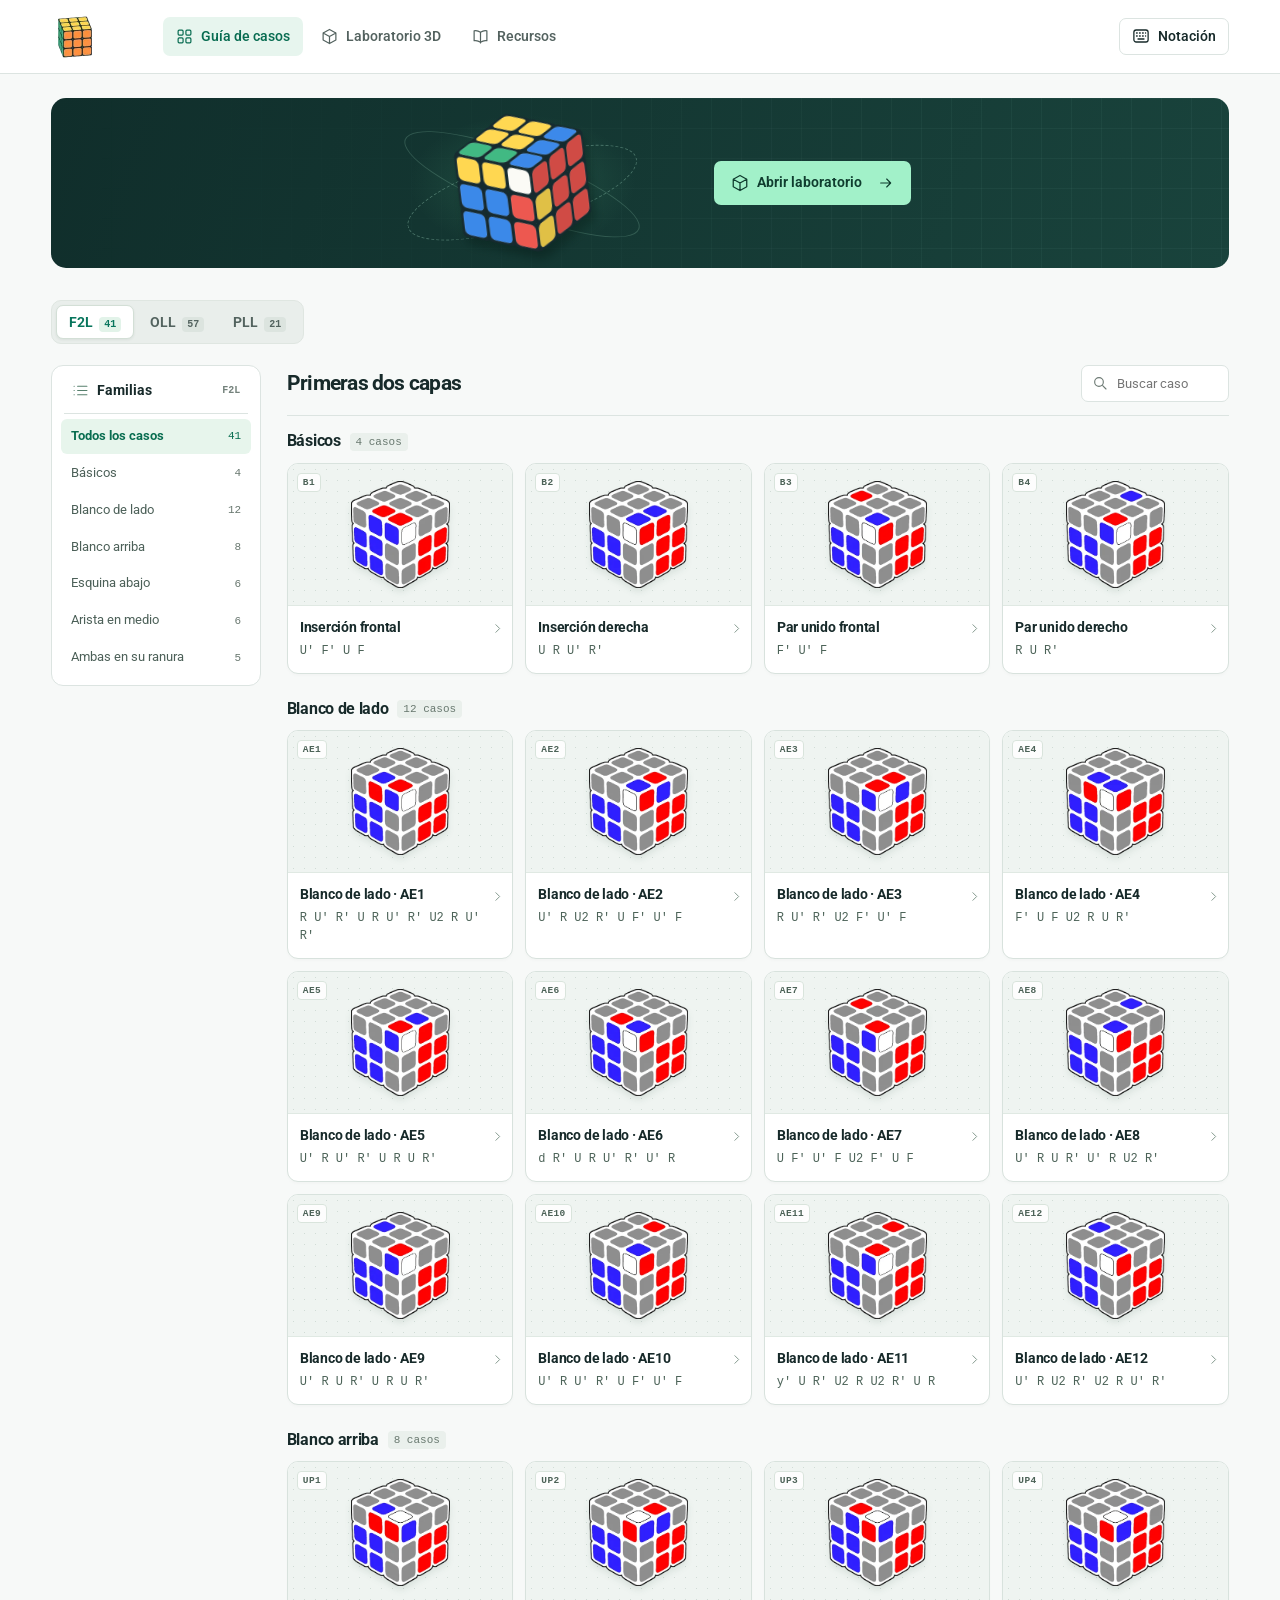
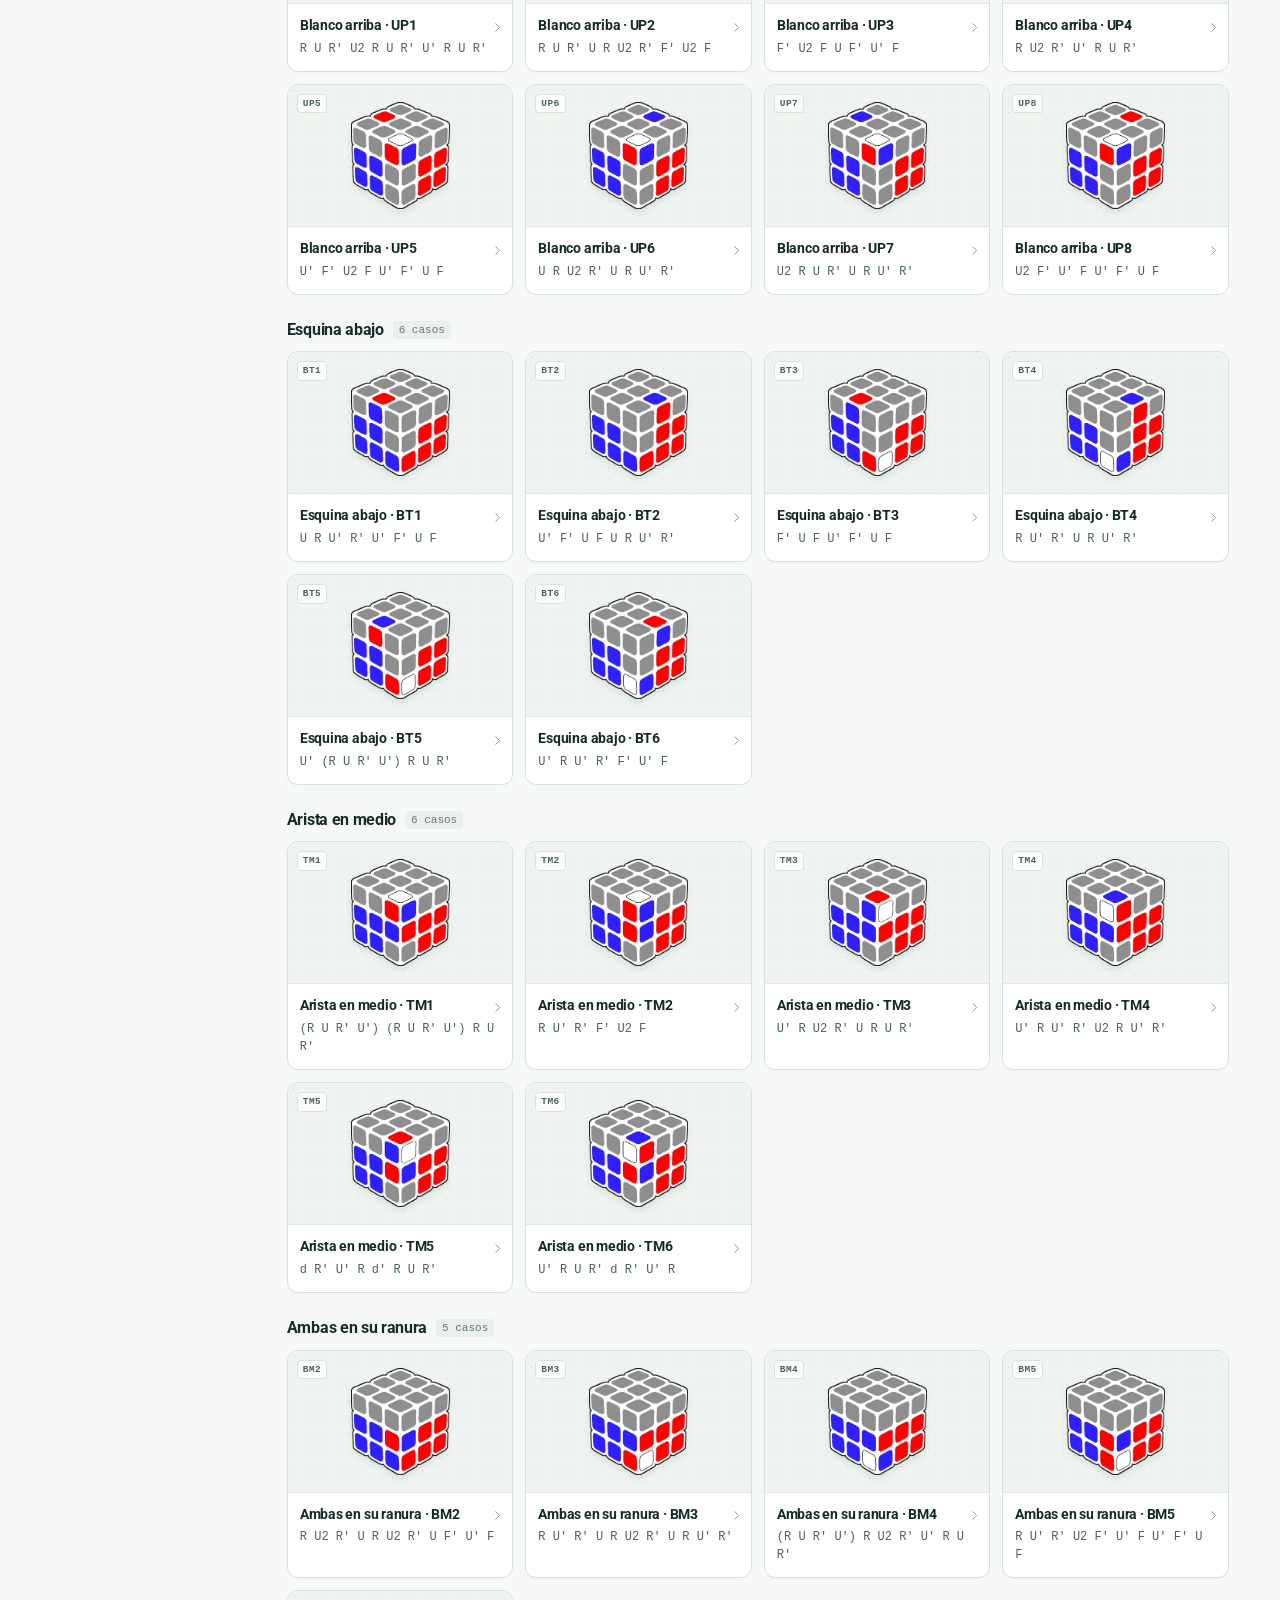
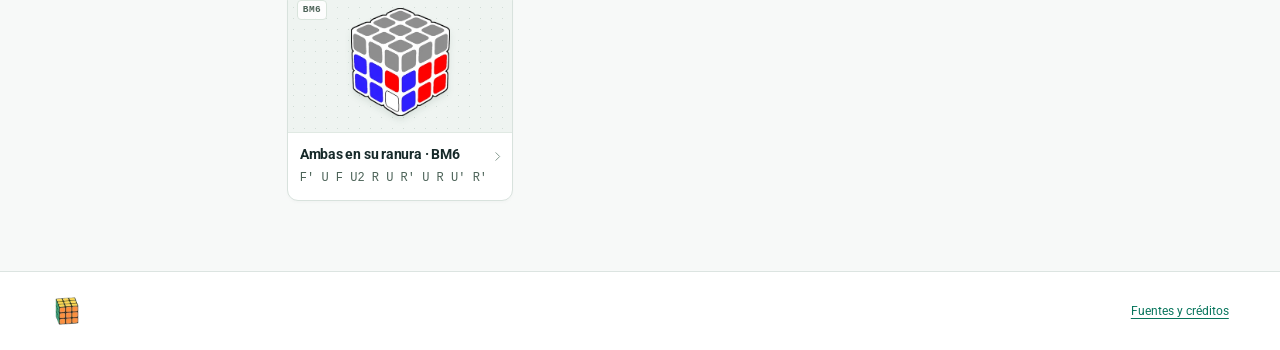
==== commit c174cef5: "Add Rubik 3D mobile PWA app icons and animated kids loading screen" ====
--- a/index.html
+++ b/index.html
@@ -1,5 +1,322 @@
 <!doctype html>
-<html lang="es"><head><meta charset="utf-8"><meta name="viewport" content="width=device-width, initial-scale=1"><meta name="theme-color" content="#102b29"><meta name="description" content="Guía visual en español para los 119 casos de F2L, OLL y PLL, con un cubo 3D personalizable."><title>Guía de casos</title><link rel="icon" href="assets/marca.svg"><link rel="stylesheet" href="estilos.css"><script type="module" src="js/common.mjs"></script><script type="module" src="js/guia.mjs"></script></head><body>
+<html lang="es"><head><meta charset="utf-8"><meta name="viewport" content="width=device-width, initial-scale=1"><meta name="theme-color" content="#102b29"><meta name="description" content="Guía visual en español para los 119 casos de F2L, OLL y PLL, con un cubo 3D personalizable."><title>Guía de casos</title><link rel="icon" href="assets/marca.svg"><link rel="stylesheet" href="estilos.css"><script type="module" src="js/common.mjs"></script><script type="module" src="js/guia.mjs"></script><meta name="apple-mobile-web-app-capable" content="yes"><meta name="apple-mobile-web-app-status-bar-style" content="black-translucent"><meta name="apple-mobile-web-app-title" content="Rubik 3D"><meta name="mobile-web-app-capable" content="yes"><link rel="icon" type="image/png" sizes="32x32" href="favicon-32.png"><link rel="icon" type="image/png" sizes="64x64" href="favicon-64.png"><link rel="shortcut icon" href="favicon.ico"><link rel="apple-touch-icon" sizes="180x180" href="apple-touch-icon.png"><link rel="manifest" href="manifest.json"><style id="rubik-kids-loader-style">
+#rubik-kids-loader {
+  position: fixed;
+  inset: 0;
+  z-index: 99999;
+  background: radial-gradient(circle at 50% 35%, #FFF9D2 0%, #B8ECFF 52%, #7CCBFF 100%);
+  display: flex;
+  flex-direction: column;
+  align-items: center;
+  justify-content: center;
+  overflow: hidden;
+  user-select: none;
+  -webkit-user-select: none;
+  font-family: "Arial Rounded MT Bold", "Nunito", "Fredoka", system-ui, -apple-system, sans-serif;
+  transition: transform 0.55s cubic-bezier(0.68, -0.55, 0.27, 1.55), opacity 0.45s ease;
+}
+#rubik-kids-loader.rkl-exit {
+  transform: scale(1.22);
+  opacity: 0;
+  pointer-events: none;
+}
+.rkl-rays {
+  position: absolute;
+  width: 200vmax;
+  height: 200vmax;
+  top: 50%;
+  left: 50%;
+  transform: translate(-50%, -50%);
+  background: repeating-conic-gradient(from 0deg, rgba(255, 255, 255, 0.28) 0deg 12deg, transparent 12deg 24deg);
+  animation: rkl-spin 22s linear infinite;
+  pointer-events: none;
+}
+.rkl-cloud {
+  position: absolute;
+  fill: #FFFFFF;
+  opacity: 0.88;
+  filter: drop-shadow(0 6px 0 rgba(0, 115, 177, 0.12));
+  animation: rkl-float 4s ease-in-out infinite alternate;
+  pointer-events: none;
+}
+.rkl-c1 { width: 130px; top: 8%; left: 6%; animation-duration: 3.6s; }
+.rkl-c2 { width: 110px; top: 14%; right: 6%; animation-duration: 4.4s; animation-delay: -1.5s; }
+.rkl-c3 { width: 95px; bottom: 16%; left: 8%; animation-duration: 4.1s; animation-delay: -0.8s; }
+.rkl-c4 { width: 115px; bottom: 20%; right: 7%; animation-duration: 3.8s; animation-delay: -2.2s; }
+.rkl-title {
+  position: relative;
+  z-index: 3;
+  display: flex;
+  gap: 5px;
+  margin-bottom: 16px;
+}
+.rkl-let {
+  display: inline-flex;
+  align-items: center;
+  justify-content: center;
+  width: 46px;
+  height: 56px;
+  border-radius: 14px;
+  font-size: 33px;
+  font-weight: 900;
+  color: #FFFFFF;
+  border: 3.5px solid #22252A;
+  box-shadow: 0 6px 0 #22252A, inset 0 4px 0 rgba(255,255,255,0.45);
+  text-shadow: 0 2px 0 rgba(0,0,0,0.3);
+  animation: rkl-letter-bounce 1.4s cubic-bezier(0.34, 1.56, 0.64, 1) infinite;
+}
+.rkl-let:nth-child(1) { background: #ED5149; animation-delay: 0.00s; transform: rotate(-5deg); }
+.rkl-let:nth-child(2) { background: #FF8A2B; animation-delay: 0.10s; transform: rotate(3deg); }
+.rkl-let:nth-child(3) { background: #FFD64A; color: #22252A; text-shadow: 0 2px 0 rgba(255,255,255,0.5); animation-delay: 0.20s; transform: rotate(-3deg); }
+.rkl-let:nth-child(4) { background: #38B67D; animation-delay: 0.30s; transform: rotate(4deg); }
+.rkl-let:nth-child(5) { background: #3384E9; animation-delay: 0.40s; transform: rotate(-4deg); }
+.rkl-stage-wrap {
+  position: relative;
+  z-index: 3;
+  width: min(310px, 82vw);
+  height: min(310px, 82vw);
+  display: flex;
+  align-items: center;
+  justify-content: center;
+}
+.rkl-stage-svg {
+  width: 100%;
+  height: 100%;
+  overflow: visible;
+  filter: drop-shadow(0 14px 20px rgba(0, 60, 110, 0.22));
+}
+.rkl-cube-group {
+  transform-origin: 150px 150px;
+  animation: rkl-board-pop 3s ease-in-out infinite;
+}
+.rkl-piece-top {
+  transform-origin: 150px 75px;
+  animation: rkl-hop-top 3s cubic-bezier(0.34, 1.56, 0.64, 1) infinite;
+}
+.rkl-piece-left {
+  transform-origin: 95px 175px;
+  animation: rkl-hop-left 3s cubic-bezier(0.34, 1.56, 0.64, 1) infinite;
+}
+.rkl-piece-right {
+  transform-origin: 205px 175px;
+  animation: rkl-hop-right 3s cubic-bezier(0.34, 1.56, 0.64, 1) infinite;
+}
+.rkl-piece-pair {
+  transform-origin: 150px 145px;
+  animation: rkl-hop-pair 3s cubic-bezier(0.34, 1.56, 0.64, 1) infinite;
+}
+.rkl-eyes {
+  transform-origin: center;
+  animation: rkl-blink 2.4s infinite;
+}
+.rkl-star-burst {
+  transform-origin: 150px 150px;
+  animation: rkl-stars-pop 3s ease-out infinite;
+}
+.rkl-bar-shell {
+  position: relative;
+  z-index: 3;
+  width: min(260px, 74vw);
+  height: 26px;
+  background: #FFFFFF;
+  border: 4px solid #22252A;
+  border-radius: 999px;
+  padding: 2px;
+  box-shadow: 0 6px 0 #22252A;
+  margin-top: 14px;
+  overflow: hidden;
+}
+.rkl-bar-fill {
+  height: 100%;
+  width: 0%;
+  border-radius: 999px;
+  background: repeating-linear-gradient(-45deg, #38B67D 0px 14px, #5CE194 14px 28px);
+  background-size: 40px 40px;
+  box-shadow: inset 0 4px 0 rgba(255, 255, 255, 0.45);
+  animation: rkl-bar-load 2.65s cubic-bezier(0.25, 0.9, 0.35, 1) forwards, rkl-stripes 0.7s linear infinite;
+}
+@keyframes rkl-spin { from { transform: translate(-50%, -50%) rotate(0deg); } to { transform: translate(-50%, -50%) rotate(360deg); } }
+@keyframes rkl-float { from { transform: translateY(-8px) scale(0.98); } to { transform: translateY(8px) scale(1.03); } }
+@keyframes rkl-letter-bounce {
+  0%, 100% { transform: translateY(0) scale(1, 1); }
+  30% { transform: translateY(-14px) scale(0.92, 1.12); }
+  55% { transform: translateY(3px) scale(1.12, 0.88); }
+  75% { transform: translateY(-4px) scale(0.97, 1.03); }
+}
+@keyframes rkl-board-pop {
+  0% { transform: scale(0.86) rotate(-3deg); }
+  22% { transform: scale(1.03) rotate(1deg); }
+  70% { transform: scale(1) rotate(0deg); }
+  82% { transform: scale(1.08) rotate(-2deg); }
+  92%, 100% { transform: scale(1) rotate(0deg); }
+}
+@keyframes rkl-hop-left {
+  0%, 6% { transform: translate(-95px, 60px) rotate(-25deg) scale(0.6); opacity: 0; }
+  24% { transform: translate(5px, -5px) rotate(5deg) scale(1.06, 0.92); opacity: 1; }
+  34%, 78% { transform: translate(0, 0) rotate(0deg) scale(1); opacity: 1; }
+  85% { transform: translate(0, -8px) scale(1.04); opacity: 1; }
+  95%, 100% { transform: translate(0, 0) scale(1); opacity: 1; }
+}
+@keyframes rkl-hop-right {
+  0%, 16% { transform: translate(95px, 60px) rotate(25deg) scale(0.6); opacity: 0; }
+  34% { transform: translate(-5px, -5px) rotate(-5deg) scale(1.06, 0.92); opacity: 1; }
+  44%, 78% { transform: translate(0, 0) rotate(0deg) scale(1); opacity: 1; }
+  86% { transform: translate(0, -8px) scale(1.04); opacity: 1; }
+  95%, 100% { transform: translate(0, 0) scale(1); opacity: 1; }
+}
+@keyframes rkl-hop-top {
+  0%, 28% { transform: translate(0, -110px) rotate(-18deg) scale(0.55); opacity: 0; }
+  48% { transform: translate(0, 6px) rotate(4deg) scale(1.1, 0.88); opacity: 1; }
+  58%, 78% { transform: translate(0, 0) rotate(0deg) scale(1); opacity: 1; }
+  87% { transform: translate(0, -10px) scale(1.06); opacity: 1; }
+  95%, 100% { transform: translate(0, 0) scale(1); opacity: 1; }
+}
+@keyframes rkl-hop-pair {
+  0%, 44% { transform: translate(0, -130px) scale(0.4) rotate(180deg); opacity: 0; }
+  66% { transform: translate(0, 7px) scale(1.16, 0.85) rotate(0deg); opacity: 1; }
+  76% { transform: translate(0, 0) scale(1); opacity: 1; }
+  85% { transform: translate(0, -10px) scale(1.08); opacity: 1; }
+  95%, 100% { transform: translate(0, 0) scale(1); opacity: 1; }
+}
+@keyframes rkl-blink {
+  0%, 44%, 50%, 94%, 100% { transform: scaleY(1); }
+  47%, 97% { transform: scaleY(0.12); }
+}
+@keyframes rkl-stars-pop {
+  0%, 64% { transform: scale(0.3); opacity: 0; }
+  78% { transform: scale(1.15); opacity: 1; }
+  92% { transform: scale(1.28); opacity: 0.9; }
+  100% { transform: scale(1.35); opacity: 0; }
+}
+@keyframes rkl-bar-load {
+  0% { width: 6%; }
+  35% { width: 44%; }
+  70% { width: 84%; }
+  100% { width: 100%; }
+}
+@keyframes rkl-stripes {
+  from { background-position: 0 0; }
+  to { background-position: 40px 0; }
+}
+</style></head><body><div id="rubik-kids-loader" aria-hidden="true">
+  <div class="rkl-rays"></div>
+  <svg class="rkl-cloud rkl-c1" viewBox="0 0 120 60"><path d="M25,50 h70 a18,18 0 0,0 4,-35 a24,24 0 0,0 -45,-8 a20,20 0 0,0 -32,16 a15,15 0 0,0 3,27 z"/></svg>
+  <svg class="rkl-cloud rkl-c2" viewBox="0 0 120 60"><path d="M25,50 h70 a18,18 0 0,0 4,-35 a24,24 0 0,0 -45,-8 a20,20 0 0,0 -32,16 a15,15 0 0,0 3,27 z"/></svg>
+  <svg class="rkl-cloud rkl-c3" viewBox="0 0 120 60"><path d="M25,50 h70 a18,18 0 0,0 4,-35 a24,24 0 0,0 -45,-8 a20,20 0 0,0 -32,16 a15,15 0 0,0 3,27 z"/></svg>
+  <svg class="rkl-cloud rkl-c4" viewBox="0 0 120 60"><path d="M25,50 h70 a18,18 0 0,0 4,-35 a24,24 0 0,0 -45,-8 a20,20 0 0,0 -32,16 a15,15 0 0,0 3,27 z"/></svg>
+  <div class="rkl-title">
+    <span class="rkl-let">R</span>
+    <span class="rkl-let">U</span>
+    <span class="rkl-let">B</span>
+    <span class="rkl-let">I</span>
+    <span class="rkl-let">K</span>
+  </div>
+  <div class="rkl-stage-wrap">
+    <svg class="rkl-stage-svg" viewBox="0 0 300 300">
+      <g class="rkl-star-burst">
+        <polygon points="25,35 30,22 43,18 31,12 27,0 20,11 7,13 18,22" fill="#FFD700" stroke="#22252A" stroke-width="2.5"/>
+        <polygon points="272,38 277,25 290,21 278,15 274,3 267,14 254,16 265,25" fill="#FF4081" stroke="#22252A" stroke-width="2.5"/>
+        <polygon points="278,265 283,252 296,248 284,242 280,230 273,241 260,243 271,252" fill="#FFD700" stroke="#22252A" stroke-width="2.5"/>
+        <polygon points="22,262 27,249 40,245 28,239 24,227 17,238 4,240 15,249" fill="#00E676" stroke="#22252A" stroke-width="2.5"/>
+        <circle cx="150" cy="10" r="7" fill="#FFD700" stroke="#22252A" stroke-width="2.5"/>
+        <circle cx="288" cy="150" r="7" fill="#3384E9" stroke="#22252A" stroke-width="2.5"/>
+        <circle cx="12" cy="150" r="7" fill="#ED5149" stroke="#22252A" stroke-width="2.5"/>
+      </g>
+      <g class="rkl-cube-group">
+        <!-- Isometric 3D Cartoon Cube Shadow & Base Core -->
+        <polygon points="150,26 262,84 262,212 150,272 38,212 38,84" fill="#172B30" stroke="#172B30" stroke-width="10" stroke-linejoin="round"/>
+
+        <!-- 1. LEFT FACE CUBIE MASCOT (Blue F2L Block) -->
+        <g class="rkl-piece-left">
+          <polygon points="44,92 146,146 146,264 44,208" fill="#3384E9" stroke="#172B30" stroke-width="5" stroke-linejoin="round"/>
+          <line x1="78" y1="110" x2="78" y2="227" stroke="#172B30" stroke-width="4"/>
+          <line x1="112" y1="128" x2="112" y2="245" stroke="#172B30" stroke-width="4"/>
+          <line x1="44" y1="131" x2="146" y2="185" stroke="#172B30" stroke-width="4"/>
+          <line x1="44" y1="170" x2="146" y2="224" stroke="#172B30" stroke-width="4"/>
+          <g class="rkl-eyes">
+            <circle cx="76" cy="168" r="9" fill="#FFFFFF" stroke="#172B30" stroke-width="3"/>
+            <circle cx="78" cy="168" r="4.5" fill="#172B30"/>
+            <circle cx="76" cy="166" r="1.8" fill="#FFFFFF"/>
+            <circle cx="110" cy="185" r="9" fill="#FFFFFF" stroke="#172B30" stroke-width="3"/>
+            <circle cx="112" cy="185" r="4.5" fill="#172B30"/>
+            <circle cx="110" cy="183" r="1.8" fill="#FFFFFF"/>
+          </g>
+          <ellipse cx="65" cy="175" rx="4.5" ry="2.8" fill="#FF5252" opacity="0.6"/>
+          <ellipse cx="121" cy="202" rx="4.5" ry="2.8" fill="#FF5252" opacity="0.6"/>
+          <path d="M84,187 Q93,200 102,195" fill="none" stroke="#172B30" stroke-width="3.5" stroke-linecap="round"/>
+        </g>
+
+        <!-- 2. RIGHT FACE CUBIE MASCOT (Red F2L Block) -->
+        <g class="rkl-piece-right">
+          <polygon points="154,146 256,92 256,208 154,264" fill="#ED5149" stroke="#172B30" stroke-width="5" stroke-linejoin="round"/>
+          <line x1="188" y1="128" x2="188" y2="245" stroke="#172B30" stroke-width="4"/>
+          <line x1="222" y1="110" x2="222" y2="227" stroke="#172B30" stroke-width="4"/>
+          <line x1="154" y1="185" x2="256" y2="131" stroke="#172B30" stroke-width="4"/>
+          <line x1="154" y1="224" x2="256" y2="170" stroke="#172B30" stroke-width="4"/>
+          <g class="rkl-eyes">
+            <circle cx="190" cy="185" r="9" fill="#FFFFFF" stroke="#172B30" stroke-width="3"/>
+            <circle cx="188" cy="185" r="4.5" fill="#172B30"/>
+            <circle cx="186" cy="183" r="1.8" fill="#FFFFFF"/>
+            <circle cx="224" cy="168" r="9" fill="#FFFFFF" stroke="#172B30" stroke-width="3"/>
+            <circle cx="222" cy="168" r="4.5" fill="#172B30"/>
+            <circle cx="220" cy="166" r="1.8" fill="#FFFFFF"/>
+          </g>
+          <ellipse cx="179" cy="202" rx="4.5" ry="2.8" fill="#FFD64A" opacity="0.6"/>
+          <ellipse cx="235" cy="175" rx="4.5" ry="2.8" fill="#FFD64A" opacity="0.6"/>
+          <path d="M198,195 Q207,200 216,187" fill="none" stroke="#172B30" stroke-width="3.5" stroke-linecap="round"/>
+        </g>
+
+        <!-- 3. TOP FACE CUBIE MASCOT (Yellow OLL Layer) -->
+        <g class="rkl-piece-top">
+          <polygon points="150,32 254,86 150,140 46,86" fill="#FFD64A" stroke="#172B30" stroke-width="5" stroke-linejoin="round"/>
+          <line x1="81" y1="68" x2="185" y2="122" stroke="#172B30" stroke-width="4"/>
+          <line x1="115" y1="50" x2="219" y2="104" stroke="#172B30" stroke-width="4"/>
+          <line x1="185" y1="50" x2="81" y2="104" stroke="#172B30" stroke-width="4"/>
+          <line x1="219" y1="68" x2="115" y2="122" stroke="#172B30" stroke-width="4"/>
+          <g class="rkl-eyes">
+            <circle cx="130" cy="84" r="9.5" fill="#FFFFFF" stroke="#172B30" stroke-width="3"/>
+            <circle cx="130" cy="85" r="4.6" fill="#172B30"/>
+            <circle cx="128" cy="83" r="1.8" fill="#FFFFFF"/>
+            <circle cx="170" cy="84" r="9.5" fill="#FFFFFF" stroke="#172B30" stroke-width="3"/>
+            <circle cx="170" cy="85" r="4.6" fill="#172B30"/>
+            <circle cx="168" cy="83" r="1.8" fill="#FFFFFF"/>
+          </g>
+          <ellipse cx="116" cy="92" rx="5" ry="3" fill="#FF5252" opacity="0.55"/>
+          <ellipse cx="184" cy="92" rx="5" ry="3" fill="#FF5252" opacity="0.55"/>
+          <path d="M140,95 Q150,106 160,95" fill="none" stroke="#172B30" stroke-width="3.5" stroke-linecap="round"/>
+        </g>
+
+        <!-- 4. FRONT CORNER F2L PAIR MASCOT POPPING INTO SLOT -->
+        <g class="rkl-piece-pair">
+          <polygon points="150,104 184,122 150,140 116,122" fill="#38B67D" stroke="#172B30" stroke-width="4.5" stroke-linejoin="round"/>
+          <polygon points="112,128 146,146 146,185 112,167" fill="#FF8A2B" stroke="#172B30" stroke-width="4.5" stroke-linejoin="round"/>
+          <polygon points="154,146 188,128 188,167 154,185" fill="#FBFBF6" stroke="#172B30" stroke-width="4.5" stroke-linejoin="round"/>
+        </g>
+      </g>
+    </svg>
+  </div>
+  <div class="rkl-bar-shell">
+    <div class="rkl-bar-fill"></div>
+  </div>
+</div>
+<script>
+(function setupRubikKidsLoader() {
+  const loader = document.getElementById("rubik-kids-loader");
+  if (!loader) return;
+  let dismissed = false;
+  function dismiss() {
+    if (dismissed) return;
+    dismissed = true;
+    loader.classList.add("rkl-exit");
+    setTimeout(() => {
+      loader.remove();
+      document.getElementById("rubik-kids-loader-style")?.remove();
+    }, 560);
+  }
+  loader.addEventListener("click", dismiss);
+  setTimeout(dismiss, 2700);
+})();
+</script>
 <a class="skip" href="#principal">Saltar al contenido</a><header class="site-header"><div class="header-inner"><a class="brand" href="index.html" aria-label="Ir a la guía de casos"><picture><source media="(prefers-reduced-motion: reduce)" srcset="assets/marca.svg"><img src="assets/cubo-animado.webp" alt="" width="46" height="46"></picture></a><nav aria-label="Principal"><a href="index.html" aria-current="page"><svg class="icon" aria-hidden="true" width="17" height="17" viewBox="0 0 24 24" fill="none" stroke="currentColor" stroke-width="1.7" stroke-linecap="round" stroke-linejoin="round"><rect x="3" y="3" width="7" height="7" rx="1.5"/><rect x="14" y="3" width="7" height="7" rx="1.5"/><rect x="3" y="14" width="7" height="7" rx="1.5"/><rect x="14" y="14" width="7" height="7" rx="1.5"/></svg>Guía de casos</a><a href="laboratorio.html" ><svg class="icon" aria-hidden="true" width="17" height="17" viewBox="0 0 24 24" fill="none" stroke="currentColor" stroke-width="1.7" stroke-linecap="round" stroke-linejoin="round"><path d="m12 2 9 5v10l-9 5-9-5V7zM3 7l9 5 9-5m-9 5v10"/></svg>Laboratorio 3D</a><a href="recursos.html" ><svg class="icon" aria-hidden="true" width="17" height="17" viewBox="0 0 24 24" fill="none" stroke="currentColor" stroke-width="1.7" stroke-linecap="round" stroke-linejoin="round"><path d="M12 6v15M3 4c4-1 6 0 9 2 3-2 5-3 9-2v14c-4-1-6 0-9 2-3-2-5-3-9-2Z"/></svg>Recursos</a></nav><button class="notation-button" data-notation><svg class="icon" aria-hidden="true" width="18" height="18" viewBox="0 0 24 24" fill="none" stroke="currentColor" stroke-width="1.7" stroke-linecap="round" stroke-linejoin="round"><rect x="2.5" y="4" width="19" height="16" rx="3"/><path d="M6 8h1m3 0h1m3 0h1m3 0h.2M6 12h1m3 0h1m3 0h1m3 0h.2M8 16h8"/></svg><span>Notación</span></button></div></header>
 <main id="principal" class="wrap"><section class="hero" aria-label="Acceso al laboratorio"><div class="hero-art" aria-hidden="true"><div class="halo"></div><div class="orbit o1"></div><div class="orbit o2"></div><svg class="cube-render" role="img" aria-label="Cubo 3D" viewBox="0 -10 240 240" xmlns="http://www.w3.org/2000/svg"><g data-sticker="0"><path d="M110.04 1.35 Q105.77 -0.11 102.56 1.82 L79.75 15.56 Q76.54 17.50 80.81 18.96 L111.07 29.31 Q115.33 30.77 118.55 28.83 L141.35 15.10 Q144.57 13.16 140.30 11.70 L110.04 1.35Z" fill="#172b30" stroke="#172b30" stroke-width="1.1"/><path d="M114.42 4.85 Q106.47 2.13 100.47 5.74 L87.48 13.57 Q81.48 17.18 89.44 19.91 L106.68 25.81 Q114.64 28.53 120.64 24.92 L133.63 17.09 Q139.63 13.47 131.67 10.75 L114.42 4.85Z" fill="#ffd64a" stroke="#ffffff" stroke-opacity=".22" stroke-width=".7"/><path d="M114.42 4.85 Q106.47 2.13 100.47 5.74 L87.48 13.57 Q81.48 17.18 89.44 19.91 L106.68 25.81 Q114.64 28.53 120.64 24.92 L133.63 17.09 Q139.63 13.47 131.67 10.75 L114.42 4.85Z" fill="#fff" opacity=".045"/></g><g data-sticker="17"><path d="M221.01 163.11 Q221.01 167.87 217.79 169.81 L194.99 183.55 Q191.77 185.48 191.77 180.72 L191.77 146.96 Q191.77 142.20 194.99 140.26 L217.79 126.53 Q221.01 124.59 221.01 129.35 L221.01 163.11Z" fill="#172b30" stroke="#172b30" stroke-width="1.1"/><path d="M218.88 157.13 Q218.88 166.01 212.89 169.62 L199.89 177.45 Q193.90 181.06 193.90 172.18 L193.90 152.94 Q193.90 144.07 199.89 140.45 L212.89 132.63 Q218.88 129.01 218.88 137.89 L218.88 157.13Z" fill="#ed5149" stroke="#ffffff" stroke-opacity=".22" stroke-width=".7"/><path d="M218.88 157.13 Q218.88 166.01 212.89 169.62 L199.89 177.45 Q193.90 181.06 193.90 172.18 L193.90 152.94 Q193.90 144.07 199.89 140.45 L212.89 132.63 Q218.88 129.01 218.88 137.89 L218.88 157.13Z" fill="#001d2a" opacity=".12"/></g><g data-sticker="24"><path d="M23.20 182.22 Q18.94 180.76 18.94 176.00 L18.94 142.24 Q18.94 137.48 23.20 138.94 L53.46 149.29 Q57.73 150.75 57.73 155.52 L57.73 189.27 Q57.73 194.04 53.46 192.58 L23.20 182.22Z" fill="#172b30" stroke="#172b30" stroke-width="1.1"/><path d="M29.71 181.31 Q21.76 178.58 21.76 169.71 L21.76 150.47 Q21.76 141.59 29.71 144.31 L46.96 150.21 Q54.91 152.93 54.91 161.81 L54.91 181.05 Q54.91 189.93 46.96 187.21 L29.71 181.31Z" fill="#3384e9" stroke="#ffffff" stroke-opacity=".22" stroke-width=".7"/><path d="M29.71 181.31 Q21.76 178.58 21.76 169.71 L21.76 150.47 Q21.76 141.59 29.71 144.31 L46.96 150.21 Q54.91 152.93 54.91 161.81 L54.91 181.05 Q54.91 189.93 46.96 187.21 L29.71 181.31Z" fill="#fff" opacity=".045"/></g><g data-sticker="1"><path d="M148.37 14.46 Q144.11 13.00 140.89 14.94 L118.09 28.68 Q114.87 30.61 119.14 32.07 L149.40 42.43 Q153.67 43.89 156.88 41.95 L179.69 28.21 Q182.90 26.27 178.63 24.81 L148.37 14.46Z" fill="#172b30" stroke="#172b30" stroke-width="1.1"/><path d="M152.76 17.97 Q144.80 15.25 138.80 18.86 L125.81 26.69 Q119.81 30.30 127.77 33.02 L145.01 38.92 Q152.97 41.64 158.97 38.03 L171.96 30.20 Q177.96 26.59 170.00 23.87 L152.76 17.97Z" fill="#ffd64a" stroke="#ffffff" stroke-opacity=".22" stroke-width=".7"/><path d="M152.76 17.97 Q144.80 15.25 138.80 18.86 L125.81 26.69 Q119.81 30.30 127.77 33.02 L145.01 38.92 Q152.97 41.64 158.97 38.03 L171.96 30.20 Q177.96 26.59 170.00 23.87 L152.76 17.97Z" fill="#fff" opacity=".045"/></g><g data-sticker="14"><path d="M221.01 120.34 Q221.01 125.10 217.79 127.04 L194.99 140.78 Q191.77 142.72 191.77 137.95 L191.77 104.19 Q191.77 99.43 194.99 97.50 L217.79 83.76 Q221.01 81.82 221.01 86.58 L221.01 120.34Z" fill="#172b30" stroke="#172b30" stroke-width="1.1"/><path d="M218.88 114.36 Q218.88 123.24 212.89 126.85 L199.89 134.68 Q193.90 138.29 193.90 129.41 L193.90 110.18 Q193.90 101.30 199.89 97.68 L212.89 89.86 Q218.88 86.24 218.88 95.12 L218.88 114.36Z" fill="#ed5149" stroke="#ffffff" stroke-opacity=".22" stroke-width=".7"/><path d="M218.88 114.36 Q218.88 123.24 212.89 126.85 L199.89 134.68 Q193.90 138.29 193.90 129.41 L193.90 110.18 Q193.90 101.30 199.89 97.68 L212.89 89.86 Q218.88 86.24 218.88 95.12 L218.88 114.36Z" fill="#001d2a" opacity=".12"/></g><g data-sticker="3"><path d="M81.15 18.75 Q76.89 17.29 73.67 19.23 L50.87 32.97 Q47.65 34.90 51.92 36.36 L82.18 46.72 Q86.45 48.18 89.66 46.24 L112.46 32.50 Q115.68 30.56 111.41 29.10 L81.15 18.75Z" fill="#172b30" stroke="#172b30" stroke-width="1.1"/><path d="M85.54 22.26 Q77.58 19.53 71.58 23.15 L58.59 30.98 Q52.59 34.59 60.55 37.31 L77.79 43.21 Q85.75 45.93 91.75 42.32 L104.74 34.49 Q110.74 30.88 102.78 28.16 L85.54 22.26Z" fill="#ffd64a" stroke="#ffffff" stroke-opacity=".22" stroke-width=".7"/><path d="M85.54 22.26 Q77.58 19.53 71.58 23.15 L58.59 30.98 Q52.59 34.59 60.55 37.31 L77.79 43.21 Q85.75 45.93 91.75 42.32 L104.74 34.49 Q110.74 30.88 102.78 28.16 L85.54 22.26Z" fill="#fff" opacity=".045"/></g><g data-sticker="16"><path d="M192.12 180.51 Q192.12 185.27 188.90 187.21 L166.10 200.95 Q162.88 202.89 162.88 198.13 L162.88 164.37 Q162.88 159.61 166.10 157.67 L188.90 143.93 Q192.12 141.99 192.12 146.75 L192.12 180.51Z" fill="#172b30" stroke="#172b30" stroke-width="1.1"/><path d="M190.00 174.53 Q190.00 183.41 184.00 187.02 L171.01 194.85 Q165.01 198.46 165.01 189.59 L165.01 170.35 Q165.01 161.47 171.01 157.86 L184.00 150.03 Q190.00 146.42 190.00 155.29 L190.00 174.53Z" fill="#ed5149" stroke="#ffffff" stroke-opacity=".22" stroke-width=".7"/><path d="M190.00 174.53 Q190.00 183.41 184.00 187.02 L171.01 194.85 Q165.01 198.46 165.01 189.59 L165.01 170.35 Q165.01 161.47 171.01 157.86 L184.00 150.03 Q190.00 146.42 190.00 155.29 L190.00 174.53Z" fill="#001d2a" opacity=".12"/></g><g data-sticker="21"><path d="M23.20 139.46 Q18.94 138.00 18.94 133.23 L18.94 99.48 Q18.94 94.71 23.20 96.17 L53.46 106.53 Q57.73 107.99 57.73 112.75 L57.73 146.51 Q57.73 151.27 53.46 149.81 L23.20 139.46Z" fill="#172b30" stroke="#172b30" stroke-width="1.1"/><path d="M29.71 138.54 Q21.76 135.82 21.76 126.94 L21.76 107.70 Q21.76 98.82 29.71 101.54 L46.96 107.44 Q54.91 110.17 54.91 119.04 L54.91 138.28 Q54.91 147.16 46.96 144.44 L29.71 138.54Z" fill="#3384e9" stroke="#ffffff" stroke-opacity=".22" stroke-width=".7"/><path d="M29.71 138.54 Q21.76 135.82 21.76 126.94 L21.76 107.70 Q21.76 98.82 29.71 101.54 L46.96 107.44 Q54.91 110.17 54.91 119.04 L54.91 138.28 Q54.91 147.16 46.96 144.44 L29.71 138.54Z" fill="#fff" opacity=".045"/></g><g data-sticker="25"><path d="M61.54 195.34 Q57.27 193.88 57.27 189.12 L57.27 155.36 Q57.27 150.60 61.54 152.06 L91.80 162.41 Q96.07 163.87 96.07 168.63 L96.07 202.39 Q96.07 207.15 91.80 205.69 L61.54 195.34Z" fill="#172b30" stroke="#172b30" stroke-width="1.1"/><path d="M68.05 194.42 Q60.09 191.70 60.09 182.82 L60.09 163.58 Q60.09 154.70 68.05 157.43 L85.29 163.33 Q93.25 166.05 93.25 174.93 L93.25 194.16 Q93.25 203.04 85.29 200.32 L68.05 194.42Z" fill="#3384e9" stroke="#ffffff" stroke-opacity=".22" stroke-width=".7"/><path d="M68.05 194.42 Q60.09 191.70 60.09 182.82 L60.09 163.58 Q60.09 154.70 68.05 157.43 L85.29 163.33 Q93.25 166.05 93.25 174.93 L93.25 194.16 Q93.25 203.04 85.29 200.32 L68.05 194.42Z" fill="#fff" opacity=".045"/></g><g data-sticker="2"><path d="M186.71 27.58 Q182.44 26.12 179.23 28.05 L156.42 41.79 Q153.21 43.73 157.47 45.19 L187.73 55.54 Q192.00 57.00 195.22 55.06 L218.02 41.33 Q221.24 39.39 216.97 37.93 L186.71 27.58Z" fill="#172b30" stroke="#172b30" stroke-width="1.1"/><path d="M191.09 31.08 Q183.14 28.36 177.14 31.97 L164.15 39.80 Q158.15 43.41 166.11 46.14 L183.35 52.03 Q191.31 54.76 197.30 51.14 L210.30 43.32 Q216.29 39.70 208.34 36.98 L191.09 31.08Z" fill="#3384e9" stroke="#ffffff" stroke-opacity=".22" stroke-width=".7"/><path d="M191.09 31.08 Q183.14 28.36 177.14 31.97 L164.15 39.80 Q158.15 43.41 166.11 46.14 L183.35 52.03 Q191.31 54.76 197.30 51.14 L210.30 43.32 Q216.29 39.70 208.34 36.98 L191.09 31.08Z" fill="#fff" opacity=".045"/></g><g data-sticker="11"><path d="M221.01 77.57 Q221.01 82.33 217.79 84.27 L194.99 98.01 Q191.77 99.95 191.77 95.19 L191.77 61.43 Q191.77 56.67 194.99 54.73 L217.79 40.99 Q221.01 39.05 221.01 43.81 L221.01 77.57Z" fill="#172b30" stroke="#172b30" stroke-width="1.1"/><path d="M218.88 71.59 Q218.88 80.47 212.89 84.08 L199.89 91.91 Q193.90 95.52 193.90 86.65 L193.90 67.41 Q193.90 58.53 199.89 54.92 L212.89 47.09 Q218.88 43.48 218.88 52.35 L218.88 71.59Z" fill="#ed5149" stroke="#ffffff" stroke-opacity=".22" stroke-width=".7"/><path d="M218.88 71.59 Q218.88 80.47 212.89 84.08 L199.89 91.91 Q193.90 95.52 193.90 86.65 L193.90 67.41 Q193.90 58.53 199.89 54.92 L212.89 47.09 Q218.88 43.48 218.88 52.35 L218.88 71.59Z" fill="#001d2a" opacity=".12"/></g><g data-sticker="4"><path d="M119.49 31.87 Q115.22 30.41 112.00 32.34 L89.20 46.08 Q85.99 48.02 90.25 49.48 L120.51 59.83 Q124.78 61.29 128.00 59.35 L150.80 45.61 Q154.01 43.68 149.75 42.22 L119.49 31.87Z" fill="#172b30" stroke="#172b30" stroke-width="1.1"/><path d="M123.87 35.37 Q115.91 32.65 109.92 36.26 L96.92 44.09 Q90.93 47.70 98.88 50.43 L116.13 56.32 Q124.09 59.05 130.08 55.43 L143.08 47.61 Q149.07 43.99 141.12 41.27 L123.87 35.37Z" fill="#ffd64a" stroke="#ffffff" stroke-opacity=".22" stroke-width=".7"/><path d="M123.87 35.37 Q115.91 32.65 109.92 36.26 L96.92 44.09 Q90.93 47.70 98.88 50.43 L116.13 56.32 Q124.09 59.05 130.08 55.43 L143.08 47.61 Q149.07 43.99 141.12 41.27 L123.87 35.37Z" fill="#fff" opacity=".045"/></g><g data-sticker="13"><path d="M192.12 137.75 Q192.12 142.51 188.90 144.44 L166.10 158.18 Q162.88 160.12 162.88 155.36 L162.88 121.60 Q162.88 116.84 166.10 114.90 L188.90 101.16 Q192.12 99.22 192.12 103.99 L192.12 137.75Z" fill="#172b30" stroke="#172b30" stroke-width="1.1"/><path d="M190.00 131.76 Q190.00 140.64 184.00 144.25 L171.01 152.08 Q165.01 155.70 165.01 146.82 L165.01 127.58 Q165.01 118.70 171.01 115.09 L184.00 107.26 Q190.00 103.65 190.00 112.53 L190.00 131.76Z" fill="#ed5149" stroke="#ffffff" stroke-opacity=".22" stroke-width=".7"/><path d="M190.00 131.76 Q190.00 140.64 184.00 144.25 L171.01 152.08 Q165.01 155.70 165.01 146.82 L165.01 127.58 Q165.01 118.70 171.01 115.09 L184.00 107.26 Q190.00 103.65 190.00 112.53 L190.00 131.76Z" fill="#001d2a" opacity=".12"/></g><g data-sticker="6"><path d="M52.27 36.15 Q48.00 34.69 44.78 36.63 L21.98 50.37 Q18.76 52.31 23.03 53.77 L53.29 64.12 Q57.56 65.58 60.77 63.64 L83.58 49.90 Q86.79 47.97 82.53 46.51 L52.27 36.15Z" fill="#172b30" stroke="#172b30" stroke-width="1.1"/><path d="M56.65 39.66 Q48.69 36.94 42.70 40.55 L29.70 48.38 Q23.71 51.99 31.66 54.71 L48.91 60.61 Q56.86 63.34 62.86 59.72 L75.85 51.89 Q81.85 48.28 73.89 45.56 L56.65 39.66Z" fill="#38b67d" stroke="#ffffff" stroke-opacity=".22" stroke-width=".7"/><path d="M56.65 39.66 Q48.69 36.94 42.70 40.55 L29.70 48.38 Q23.71 51.99 31.66 54.71 L48.91 60.61 Q56.86 63.34 62.86 59.72 L75.85 51.89 Q81.85 48.28 73.89 45.56 L56.65 39.66Z" fill="#fff" opacity=".045"/></g><g data-sticker="18"><path d="M23.20 96.69 Q18.94 95.23 18.94 90.47 L18.94 56.71 Q18.94 51.95 23.20 53.41 L53.46 63.76 Q57.73 65.22 57.73 69.98 L57.73 103.74 Q57.73 108.50 53.46 107.04 L23.20 96.69Z" fill="#172b30" stroke="#172b30" stroke-width="1.1"/><path d="M29.71 95.77 Q21.76 93.05 21.76 84.17 L21.76 64.93 Q21.76 56.05 29.71 58.78 L46.96 64.67 Q54.91 67.40 54.91 76.28 L54.91 95.51 Q54.91 104.39 46.96 101.67 L29.71 95.77Z" fill="#ffd64a" stroke="#ffffff" stroke-opacity=".22" stroke-width=".7"/><path d="M29.71 95.77 Q21.76 93.05 21.76 84.17 L21.76 64.93 Q21.76 56.05 29.71 58.78 L46.96 64.67 Q54.91 67.40 54.91 76.28 L54.91 95.51 Q54.91 104.39 46.96 101.67 L29.71 95.77Z" fill="#fff" opacity=".045"/></g><g data-sticker="22"><path d="M61.54 152.57 Q57.27 151.11 57.27 146.35 L57.27 112.59 Q57.27 107.83 61.54 109.29 L91.80 119.64 Q96.07 121.10 96.07 125.86 L96.07 159.62 Q96.07 164.38 91.80 162.92 L61.54 152.57Z" fill="#172b30" stroke="#172b30" stroke-width="1.1"/><path d="M68.05 151.65 Q60.09 148.93 60.09 140.05 L60.09 120.81 Q60.09 111.94 68.05 114.66 L85.29 120.56 Q93.25 123.28 93.25 132.16 L93.25 151.40 Q93.25 160.27 85.29 157.55 L68.05 151.65Z" fill="#3384e9" stroke="#ffffff" stroke-opacity=".22" stroke-width=".7"/><path d="M68.05 151.65 Q60.09 148.93 60.09 140.05 L60.09 120.81 Q60.09 111.94 68.05 114.66 L85.29 120.56 Q93.25 123.28 93.25 132.16 L93.25 151.40 Q93.25 160.27 85.29 157.55 L68.05 151.65Z" fill="#fff" opacity=".045"/></g><g data-sticker="15"><path d="M163.23 197.92 Q163.23 202.68 160.02 204.62 L137.21 218.35 Q134.00 220.29 134.00 215.53 L134.00 181.77 Q134.00 177.01 137.21 175.07 L160.02 161.33 Q163.23 159.40 163.23 164.16 L163.23 197.92Z" fill="#172b30" stroke="#172b30" stroke-width="1.1"/><path d="M161.11 191.94 Q161.11 200.81 155.11 204.43 L142.12 212.25 Q136.12 215.87 136.12 206.99 L136.12 187.75 Q136.12 178.87 142.12 175.26 L155.11 167.43 Q161.11 163.82 161.11 172.70 L161.11 191.94Z" fill="#ffd64a" stroke="#ffffff" stroke-opacity=".22" stroke-width=".7"/><path d="M161.11 191.94 Q161.11 200.81 155.11 204.43 L142.12 212.25 Q136.12 215.87 136.12 206.99 L136.12 187.75 Q136.12 178.87 142.12 175.26 L155.11 167.43 Q161.11 163.82 161.11 172.70 L161.11 191.94Z" fill="#001d2a" opacity=".12"/></g><g data-sticker="26"><path d="M99.87 208.45 Q95.61 206.99 95.61 202.23 L95.61 168.47 Q95.61 163.71 99.87 165.17 L130.13 175.52 Q134.40 176.98 134.40 181.74 L134.40 215.50 Q134.40 220.26 130.13 218.80 L99.87 208.45Z" fill="#172b30" stroke="#172b30" stroke-width="1.1"/><path d="M106.38 207.54 Q98.42 204.81 98.42 195.93 L98.42 176.70 Q98.42 167.82 106.38 170.54 L123.63 176.44 Q131.58 179.16 131.58 188.04 L131.58 207.28 Q131.58 216.16 123.63 213.43 L106.38 207.54Z" fill="#ed5149" stroke="#ffffff" stroke-opacity=".22" stroke-width=".7"/><path d="M106.38 207.54 Q98.42 204.81 98.42 195.93 L98.42 176.70 Q98.42 167.82 106.38 170.54 L123.63 176.44 Q131.58 179.16 131.58 188.04 L131.58 207.28 Q131.58 216.16 123.63 213.43 L106.38 207.54Z" fill="#fff" opacity=".045"/></g><g data-sticker="5"><path d="M157.82 44.98 Q153.55 43.52 150.34 45.46 L127.54 59.19 Q124.32 61.13 128.59 62.59 L158.85 72.94 Q163.11 74.40 166.33 72.47 L189.13 58.73 Q192.35 56.79 188.08 55.33 L157.82 44.98Z" fill="#172b30" stroke="#172b30" stroke-width="1.1"/><path d="M162.21 48.49 Q154.25 45.76 148.25 49.38 L135.26 57.20 Q129.26 60.82 137.22 63.54 L154.46 69.44 Q162.42 72.16 168.42 68.55 L181.41 60.72 Q187.41 57.11 179.45 54.38 L162.21 48.49Z" fill="#3384e9" stroke="#ffffff" stroke-opacity=".22" stroke-width=".7"/><path d="M162.21 48.49 Q154.25 45.76 148.25 49.38 L135.26 57.20 Q129.26 60.82 137.22 63.54 L154.46 69.44 Q162.42 72.16 168.42 68.55 L181.41 60.72 Q187.41 57.11 179.45 54.38 L162.21 48.49Z" fill="#fff" opacity=".045"/></g><g data-sticker="10"><path d="M192.12 94.98 Q192.12 99.74 188.90 101.68 L166.10 115.41 Q162.88 117.35 162.88 112.59 L162.88 78.83 Q162.88 74.07 166.10 72.13 L188.90 58.39 Q192.12 56.46 192.12 61.22 L192.12 94.98Z" fill="#172b30" stroke="#172b30" stroke-width="1.1"/><path d="M190.00 88.99 Q190.00 97.87 184.00 101.49 L171.01 109.31 Q165.01 112.93 165.01 104.05 L165.01 84.81 Q165.01 75.93 171.01 72.32 L184.00 64.49 Q190.00 60.88 190.00 69.76 L190.00 88.99Z" fill="#ed5149" stroke="#ffffff" stroke-opacity=".22" stroke-width=".7"/><path d="M190.00 88.99 Q190.00 97.87 184.00 101.49 L171.01 109.31 Q165.01 112.93 165.01 104.05 L165.01 84.81 Q165.01 75.93 171.01 72.32 L184.00 64.49 Q190.00 60.88 190.00 69.76 L190.00 88.99Z" fill="#001d2a" opacity=".12"/></g><g data-sticker="7"><path d="M90.60 49.27 Q86.33 47.81 83.12 49.75 L60.31 63.48 Q57.10 65.42 61.37 66.88 L91.63 77.23 Q95.89 78.69 99.11 76.76 L121.91 63.02 Q125.13 61.08 120.86 59.62 L90.60 49.27Z" fill="#172b30" stroke="#172b30" stroke-width="1.1"/><path d="M94.99 52.77 Q87.03 50.05 81.03 53.66 L68.04 61.49 Q62.04 65.11 70.00 67.83 L87.24 73.73 Q95.20 76.45 101.20 72.84 L114.19 65.01 Q120.19 61.40 112.23 58.67 L94.99 52.77Z" fill="#38b67d" stroke="#ffffff" stroke-opacity=".22" stroke-width=".7"/><path d="M94.99 52.77 Q87.03 50.05 81.03 53.66 L68.04 61.49 Q62.04 65.11 70.00 67.83 L87.24 73.73 Q95.20 76.45 101.20 72.84 L114.19 65.01 Q120.19 61.40 112.23 58.67 L94.99 52.77Z" fill="#fff" opacity=".045"/></g><g data-sticker="19"><path d="M61.54 109.80 Q57.27 108.34 57.27 103.58 L57.27 69.82 Q57.27 65.06 61.54 66.52 L91.80 76.87 Q96.07 78.33 96.07 83.09 L96.07 116.85 Q96.07 121.61 91.80 120.15 L61.54 109.80Z" fill="#172b30" stroke="#172b30" stroke-width="1.1"/><path d="M68.05 108.88 Q60.09 106.16 60.09 97.28 L60.09 78.05 Q60.09 69.17 68.05 71.89 L85.29 77.79 Q93.25 80.51 93.25 89.39 L93.25 108.63 Q93.25 117.51 85.29 114.78 L68.05 108.88Z" fill="#ffd64a" stroke="#ffffff" stroke-opacity=".22" stroke-width=".7"/><path d="M68.05 108.88 Q60.09 106.16 60.09 97.28 L60.09 78.05 Q60.09 69.17 68.05 71.89 L85.29 77.79 Q93.25 80.51 93.25 89.39 L93.25 108.63 Q93.25 117.51 85.29 114.78 L68.05 108.88Z" fill="#fff" opacity=".045"/></g><g data-sticker="12"><path d="M163.23 155.15 Q163.23 159.91 160.02 161.85 L137.21 175.58 Q134.00 177.52 134.00 172.76 L134.00 139.00 Q134.00 134.24 137.21 132.30 L160.02 118.57 Q163.23 116.63 163.23 121.39 L163.23 155.15Z" fill="#172b30" stroke="#172b30" stroke-width="1.1"/><path d="M161.11 149.17 Q161.11 158.05 155.11 161.66 L142.12 169.49 Q136.12 173.10 136.12 164.22 L136.12 144.98 Q136.12 136.10 142.12 132.49 L155.11 124.66 Q161.11 121.05 161.11 129.93 L161.11 149.17Z" fill="#ffd64a" stroke="#ffffff" stroke-opacity=".22" stroke-width=".7"/><path d="M161.11 149.17 Q161.11 158.05 155.11 161.66 L142.12 169.49 Q136.12 173.10 136.12 164.22 L136.12 144.98 Q136.12 136.10 142.12 132.49 L155.11 124.66 Q161.11 121.05 161.11 129.93 L161.11 149.17Z" fill="#001d2a" opacity=".12"/></g><g data-sticker="23"><path d="M99.87 165.68 Q95.61 164.22 95.61 159.46 L95.61 125.70 Q95.61 120.94 99.87 122.40 L130.13 132.75 Q134.40 134.21 134.40 138.98 L134.40 172.74 Q134.40 177.50 130.13 176.04 L99.87 165.68Z" fill="#172b30" stroke="#172b30" stroke-width="1.1"/><path d="M106.38 164.77 Q98.42 162.05 98.42 153.17 L98.42 133.93 Q98.42 125.05 106.38 127.77 L123.63 133.67 Q131.58 136.39 131.58 145.27 L131.58 164.51 Q131.58 173.39 123.63 170.67 L106.38 164.77Z" fill="#ed5149" stroke="#ffffff" stroke-opacity=".22" stroke-width=".7"/><path d="M106.38 164.77 Q98.42 162.05 98.42 153.17 L98.42 133.93 Q98.42 125.05 106.38 127.77 L123.63 133.67 Q131.58 136.39 131.58 145.27 L131.58 164.51 Q131.58 173.39 123.63 170.67 L106.38 164.77Z" fill="#fff" opacity=".045"/></g><g data-sticker="8"><path d="M128.93 62.38 Q124.67 60.92 121.45 62.86 L98.65 76.60 Q95.43 78.54 99.70 80.00 L129.96 90.35 Q134.23 91.81 137.44 89.87 L160.25 76.13 Q163.46 74.20 159.19 72.74 L128.93 62.38Z" fill="#172b30" stroke="#172b30" stroke-width="1.1"/><path d="M133.32 65.89 Q125.36 63.17 119.36 66.78 L106.37 74.61 Q100.37 78.22 108.33 80.94 L125.58 86.84 Q133.53 89.56 139.53 85.95 L152.52 78.12 Q158.52 74.51 150.56 71.79 L133.32 65.89Z" fill="#3384e9" stroke="#ffffff" stroke-opacity=".22" stroke-width=".7"/><path d="M133.32 65.89 Q125.36 63.17 119.36 66.78 L106.37 74.61 Q100.37 78.22 108.33 80.94 L125.58 86.84 Q133.53 89.56 139.53 85.95 L152.52 78.12 Q158.52 74.51 150.56 71.79 L133.32 65.89Z" fill="#fff" opacity=".045"/></g><g data-sticker="9"><path d="M163.23 112.38 Q163.23 117.14 160.02 119.08 L137.21 132.82 Q134.00 134.75 134.00 129.99 L134.00 96.23 Q134.00 91.47 137.21 89.53 L160.02 75.80 Q163.23 73.86 163.23 78.62 L163.23 112.38Z" fill="#172b30" stroke="#172b30" stroke-width="1.1"/><path d="M161.11 106.40 Q161.11 115.28 155.11 118.89 L142.12 126.72 Q136.12 130.33 136.12 121.45 L136.12 102.22 Q136.12 93.34 142.12 89.72 L155.11 81.90 Q161.11 78.28 161.11 87.16 L161.11 106.40Z" fill="#ed5149" stroke="#ffffff" stroke-opacity=".22" stroke-width=".7"/><path d="M161.11 106.40 Q161.11 115.28 155.11 118.89 L142.12 126.72 Q136.12 130.33 136.12 121.45 L136.12 102.22 Q136.12 93.34 142.12 89.72 L155.11 81.90 Q161.11 78.28 161.11 87.16 L161.11 106.40Z" fill="#001d2a" opacity=".12"/></g><g data-sticker="20"><path d="M99.87 122.92 Q95.61 121.46 95.61 116.70 L95.61 82.94 Q95.61 78.17 99.87 79.63 L130.13 89.99 Q134.40 91.45 134.40 96.21 L134.40 129.97 Q134.40 134.73 130.13 133.27 L99.87 122.92Z" fill="#172b30" stroke="#172b30" stroke-width="1.1"/><path d="M106.38 122.00 Q98.42 119.28 98.42 110.40 L98.42 91.16 Q98.42 82.28 106.38 85.00 L123.63 90.90 Q131.58 93.63 131.58 102.50 L131.58 121.74 Q131.58 130.62 123.63 127.90 L106.38 122.00Z" fill="#fbfbf6" stroke="#ffffff" stroke-opacity=".22" stroke-width=".7"/><path d="M106.38 122.00 Q98.42 119.28 98.42 110.40 L98.42 91.16 Q98.42 82.28 106.38 85.00 L123.63 90.90 Q131.58 93.63 131.58 102.50 L131.58 121.74 Q131.58 130.62 123.63 127.90 L106.38 122.00Z" fill="#fff" opacity=".045"/></g></svg></div><a class="btn mint" href="laboratorio.html"><svg class="icon" aria-hidden="true" width="18" height="18" viewBox="0 0 24 24" fill="none" stroke="currentColor" stroke-width="1.7" stroke-linecap="round" stroke-linejoin="round"><path d="m12 2 9 5v10l-9 5-9-5V7zM3 7l9 5 9-5m-9 5v10"/></svg> Abrir laboratorio <svg class="icon" aria-hidden="true" width="16" height="16" viewBox="0 0 24 24" fill="none" stroke="currentColor" stroke-width="1.7" stroke-linecap="round" stroke-linejoin="round"><path d="M4 12h15m-6-6 6 6-6 6"/></svg></a></section><section class="library"><div class="lib-head"><h1 class="sr-only">Guía de casos</h1><div class="stage-tabs" aria-label="Etapa del método"><button data-stage="F2L" aria-pressed="true">F2L <small>41</small></button><button data-stage="OLL" aria-pressed="false">OLL <small>57</small></button><button data-stage="PLL" aria-pressed="false">PLL <small>21</small></button></div></div><div class="catalog-layout"><aside class="filters"><div class="filters-title"><svg class="icon" aria-hidden="true" width="17" height="17" viewBox="0 0 24 24" fill="none" stroke="currentColor" stroke-width="1.7" stroke-linecap="round" stroke-linejoin="round"><path d="M8 6h13M8 12h13M8 18h13M3 6h.1M3 12h.1M3 18h.1"/></svg> Familias <span id="stage-label">F2L</span></div><div id="groups"><button data-group="Todos los casos" aria-pressed="true"><span>Todos los casos</span><small>41</small></button><button data-group="Básicos" aria-pressed="false"><span>Básicos</span><small>4</small></button><button data-group="Blanco de lado" aria-pressed="false"><span>Blanco de lado</span><small>12</small></button><button data-group="Blanco arriba" aria-pressed="false"><span>Blanco arriba</span><small>8</small></button><button data-group="Esquina abajo" aria-pressed="false"><span>Esquina abajo</span><small>6</small></button><button data-group="Arista en medio" aria-pressed="false"><span>Arista en medio</span><small>6</small></button><button data-group="Ambas en su ranura" aria-pressed="false"><span>Ambas en su ranura</span><small>5</small></button></div></aside><div class="results"><div class="result-head"><h2 id="stage-name">Primeras dos capas</h2><label class="search"><svg class="icon" aria-hidden="true" width="16" height="16" viewBox="0 0 24 24" fill="none" stroke="currentColor" stroke-width="1.7" stroke-linecap="round" stroke-linejoin="round"><circle cx="10.5" cy="10.5" r="6.5"/><path d="m16 16 5 5"/></svg><input id="search" type="search" placeholder="Buscar caso" aria-label="Buscar caso en esta etapa"></label></div><div id="results"><section class="family-section"><h3>Básicos <small>4 casos</small></h3><div class="case-grid"><a class="case-card" href="laboratorio.html?caso=f2l-b1" data-detail="f2l-b1"><div class="case-art"><span class="case-code">B1</span><img loading="lazy" width="120" height="120" src="assets/f2l/B1.webp" alt="Posición inicial de F2L B1"></div><div class="case-body"><h4>Inserción frontal</h4><code>U' F' U F</code><span class="card-go" aria-hidden="true"><svg class="icon" aria-hidden="true" width="13" height="13" viewBox="0 0 24 24" fill="none" stroke="currentColor" stroke-width="1.7" stroke-linecap="round" stroke-linejoin="round"><path d="m9 5 7 7-7 7"/></svg></span></div></a><a class="case-card" href="laboratorio.html?caso=f2l-b2" data-detail="f2l-b2"><div class="case-art"><span class="case-code">B2</span><img loading="lazy" width="120" height="120" src="assets/f2l/B2.webp" alt="Posición inicial de F2L B2"></div><div class="case-body"><h4>Inserción derecha</h4><code>U R U' R'</code><span class="card-go" aria-hidden="true"><svg class="icon" aria-hidden="true" width="13" height="13" viewBox="0 0 24 24" fill="none" stroke="currentColor" stroke-width="1.7" stroke-linecap="round" stroke-linejoin="round"><path d="m9 5 7 7-7 7"/></svg></span></div></a><a class="case-card" href="laboratorio.html?caso=f2l-b3" data-detail="f2l-b3"><div class="case-art"><span class="case-code">B3</span><img loading="lazy" width="120" height="120" src="assets/f2l/B3.webp" alt="Posición inicial de F2L B3"></div><div class="case-body"><h4>Par unido frontal</h4><code>F' U' F</code><span class="card-go" aria-hidden="true"><svg class="icon" aria-hidden="true" width="13" height="13" viewBox="0 0 24 24" fill="none" stroke="currentColor" stroke-width="1.7" stroke-linecap="round" stroke-linejoin="round"><path d="m9 5 7 7-7 7"/></svg></span></div></a><a class="case-card" href="laboratorio.html?caso=f2l-b4" data-detail="f2l-b4"><div class="case-art"><span class="case-code">B4</span><img loading="lazy" width="120" height="120" src="assets/f2l/B4.webp" alt="Posición inicial de F2L B4"></div><div class="case-body"><h4>Par unido derecho</h4><code>R U R'</code><span class="card-go" aria-hidden="true"><svg class="icon" aria-hidden="true" width="13" height="13" viewBox="0 0 24 24" fill="none" stroke="currentColor" stroke-width="1.7" stroke-linecap="round" stroke-linejoin="round"><path d="m9 5 7 7-7 7"/></svg></span></div></a></div></section><section class="family-section"><h3>Blanco de lado <small>12 casos</small></h3><div class="case-grid"><a class="case-card" href="laboratorio.html?caso=f2l-ae1" data-detail="f2l-ae1"><div class="case-art"><span class="case-code">AE1</span><img loading="lazy" width="120" height="120" src="assets/f2l/AE1.webp" alt="Posición inicial de F2L AE1"></div><div class="case-body"><h4>Blanco de lado · AE1</h4><code>R U' R' U R U' R' U2 R U' R'</code><span class="card-go" aria-hidden="true"><svg class="icon" aria-hidden="true" width="13" height="13" viewBox="0 0 24 24" fill="none" stroke="currentColor" stroke-width="1.7" stroke-linecap="round" stroke-linejoin="round"><path d="m9 5 7 7-7 7"/></svg></span></div></a><a class="case-card" href="laboratorio.html?caso=f2l-ae2" data-detail="f2l-ae2"><div class="case-art"><span class="case-code">AE2</span><img loading="lazy" width="120" height="120" src="assets/f2l/AE2.webp" alt="Posición inicial de F2L AE2"></div><div class="case-body"><h4>Blanco de lado · AE2</h4><code>U' R U2 R' U F' U' F</code><span class="card-go" aria-hidden="true"><svg class="icon" aria-hidden="true" width="13" height="13" viewBox="0 0 24 24" fill="none" stroke="currentColor" stroke-width="1.7" stroke-linecap="round" stroke-linejoin="round"><path d="m9 5 7 7-7 7"/></svg></span></div></a><a class="case-card" href="laboratorio.html?caso=f2l-ae3" data-detail="f2l-ae3"><div class="case-art"><span class="case-code">AE3</span><img loading="lazy" width="120" height="120" src="assets/f2l/AE3.webp" alt="Posición inicial de F2L AE3"></div><div class="case-body"><h4>Blanco de lado · AE3</h4><code>R U' R' U2 F' U' F</code><span class="card-go" aria-hidden="true"><svg class="icon" aria-hidden="true" width="13" height="13" viewBox="0 0 24 24" fill="none" stroke="currentColor" stroke-width="1.7" stroke-linecap="round" stroke-linejoin="round"><path d="m9 5 7 7-7 7"/></svg></span></div></a><a class="case-card" href="laboratorio.html?caso=f2l-ae4" data-detail="f2l-ae4"><div class="case-art"><span class="case-code">AE4</span><img loading="lazy" width="120" height="120" src="assets/f2l/AE4.webp" alt="Posición inicial de F2L AE4"></div><div class="case-body"><h4>Blanco de lado · AE4</h4><code>F' U F U2 R U R'</code><span class="card-go" aria-hidden="true"><svg class="icon" aria-hidden="true" width="13" height="13" viewBox="0 0 24 24" fill="none" stroke="currentColor" stroke-width="1.7" stroke-linecap="round" stroke-linejoin="round"><path d="m9 5 7 7-7 7"/></svg></span></div></a><a class="case-card" href="laboratorio.html?caso=f2l-ae5" data-detail="f2l-ae5"><div class="case-art"><span class="case-code">AE5</span><img loading="lazy" width="120" height="120" src="assets/f2l/AE5.webp" alt="Posición inicial de F2L AE5"></div><div class="case-body"><h4>Blanco de lado · AE5</h4><code>U' R U' R' U R U R'</code><span class="card-go" aria-hidden="true"><svg class="icon" aria-hidden="true" width="13" height="13" viewBox="0 0 24 24" fill="none" stroke="currentColor" stroke-width="1.7" stroke-linecap="round" stroke-linejoin="round"><path d="m9 5 7 7-7 7"/></svg></span></div></a><a class="case-card" href="laboratorio.html?caso=f2l-ae6" data-detail="f2l-ae6"><div class="case-art"><span class="case-code">AE6</span><img loading="lazy" width="120" height="120" src="assets/f2l/AE6.webp" alt="Posición inicial de F2L AE6"></div><div class="case-body"><h4>Blanco de lado · AE6</h4><code>d R' U R U' R' U' R</code><span class="card-go" aria-hidden="true"><svg class="icon" aria-hidden="true" width="13" height="13" viewBox="0 0 24 24" fill="none" stroke="currentColor" stroke-width="1.7" stroke-linecap="round" stroke-linejoin="round"><path d="m9 5 7 7-7 7"/></svg></span></div></a><a class="case-card" href="laboratorio.html?caso=f2l-ae7" data-detail="f2l-ae7"><div class="case-art"><span class="case-code">AE7</span><img loading="lazy" width="120" height="120" src="assets/f2l/AE7.webp" alt="Posición inicial de F2L AE7"></div><div class="case-body"><h4>Blanco de lado · AE7</h4><code>U F' U' F U2 F' U F</code><span class="card-go" aria-hidden="true"><svg class="icon" aria-hidden="true" width="13" height="13" viewBox="0 0 24 24" fill="none" stroke="currentColor" stroke-width="1.7" stroke-linecap="round" stroke-linejoin="round"><path d="m9 5 7 7-7 7"/></svg></span></div></a><a class="case-card" href="laboratorio.html?caso=f2l-ae8" data-detail="f2l-ae8"><div class="case-art"><span class="case-code">AE8</span><img loading="lazy" width="120" height="120" src="assets/f2l/AE8.webp" alt="Posición inicial de F2L AE8"></div><div class="case-body"><h4>Blanco de lado · AE8</h4><code>U' R U R' U' R U2 R'</code><span class="card-go" aria-hidden="true"><svg class="icon" aria-hidden="true" width="13" height="13" viewBox="0 0 24 24" fill="none" stroke="currentColor" stroke-width="1.7" stroke-linecap="round" stroke-linejoin="round"><path d="m9 5 7 7-7 7"/></svg></span></div></a><a class="case-card" href="laboratorio.html?caso=f2l-ae9" data-detail="f2l-ae9"><div class="case-art"><span class="case-code">AE9</span><img loading="lazy" width="120" height="120" src="assets/f2l/AE9.webp" alt="Posición inicial de F2L AE9"></div><div class="case-body"><h4>Blanco de lado · AE9</h4><code>U' R U R' U R U R'</code><span class="card-go" aria-hidden="true"><svg class="icon" aria-hidden="true" width="13" height="13" viewBox="0 0 24 24" fill="none" stroke="currentColor" stroke-width="1.7" stroke-linecap="round" stroke-linejoin="round"><path d="m9 5 7 7-7 7"/></svg></span></div></a><a class="case-card" href="laboratorio.html?caso=f2l-ae10" data-detail="f2l-ae10"><div class="case-art"><span class="case-code">AE10</span><img loading="lazy" width="120" height="120" src="assets/f2l/AE10.webp" alt="Posición inicial de F2L AE10"></div><div class="case-body"><h4>Blanco de lado · AE10</h4><code>U' R U' R' U F' U' F</code><span class="card-go" aria-hidden="true"><svg class="icon" aria-hidden="true" width="13" height="13" viewBox="0 0 24 24" fill="none" stroke="currentColor" stroke-width="1.7" stroke-linecap="round" stroke-linejoin="round"><path d="m9 5 7 7-7 7"/></svg></span></div></a><a class="case-card" href="laboratorio.html?caso=f2l-ae11" data-detail="f2l-ae11"><div class="case-art"><span class="case-code">AE11</span><img loading="lazy" width="120" height="120" src="assets/f2l/AE11.webp" alt="Posición inicial de F2L AE11"></div><div class="case-body"><h4>Blanco de lado · AE11</h4><code>y' U R' U2 R U2 R' U R</code><span class="card-go" aria-hidden="true"><svg class="icon" aria-hidden="true" width="13" height="13" viewBox="0 0 24 24" fill="none" stroke="currentColor" stroke-width="1.7" stroke-linecap="round" stroke-linejoin="round"><path d="m9 5 7 7-7 7"/></svg></span></div></a><a class="case-card" href="laboratorio.html?caso=f2l-ae12" data-detail="f2l-ae12"><div class="case-art"><span class="case-code">AE12</span><img loading="lazy" width="120" height="120" src="assets/f2l/AE12.webp" alt="Posición inicial de F2L AE12"></div><div class="case-body"><h4>Blanco de lado · AE12</h4><code>U' R U2 R' U2 R U' R'</code><span class="card-go" aria-hidden="true"><svg class="icon" aria-hidden="true" width="13" height="13" viewBox="0 0 24 24" fill="none" stroke="currentColor" stroke-width="1.7" stroke-linecap="round" stroke-linejoin="round"><path d="m9 5 7 7-7 7"/></svg></span></div></a></div></section><section class="family-section"><h3>Blanco arriba <small>8 casos</small></h3><div class="case-grid"><a class="case-card" href="laboratorio.html?caso=f2l-up1" data-detail="f2l-up1"><div class="case-art"><span class="case-code">UP1</span><img loading="lazy" width="120" height="120" src="assets/f2l/UP1.webp" alt="Posición inicial de F2L UP1"></div><div class="case-body"><h4>Blanco arriba · UP1</h4><code>R U R' U2 R U R' U' R U R'</code><span class="card-go" aria-hidden="true"><svg class="icon" aria-hidden="true" width="13" height="13" viewBox="0 0 24 24" fill="none" stroke="currentColor" stroke-width="1.7" stroke-linecap="round" stroke-linejoin="round"><path d="m9 5 7 7-7 7"/></svg></span></div></a><a class="case-card" href="laboratorio.html?caso=f2l-up2" data-detail="f2l-up2"><div class="case-art"><span class="case-code">UP2</span><img loading="lazy" width="120" height="120" src="assets/f2l/UP2.webp" alt="Posición inicial de F2L UP2"></div><div class="case-body"><h4>Blanco arriba · UP2</h4><code>R U R' U R U2 R' F' U2 F</code><span class="card-go" aria-hidden="true"><svg class="icon" aria-hidden="true" width="13" height="13" viewBox="0 0 24 24" fill="none" stroke="currentColor" stroke-width="1.7" stroke-linecap="round" stroke-linejoin="round"><path d="m9 5 7 7-7 7"/></svg></span></div></a><a class="case-card" href="laboratorio.html?caso=f2l-up3" data-detail="f2l-up3"><div class="case-art"><span class="case-code">UP3</span><img loading="lazy" width="120" height="120" src="assets/f2l/UP3.webp" alt="Posición inicial de F2L UP3"></div><div class="case-body"><h4>Blanco arriba · UP3</h4><code>F' U2 F U F' U' F</code><span class="card-go" aria-hidden="true"><svg class="icon" aria-hidden="true" width="13" height="13" viewBox="0 0 24 24" fill="none" stroke="currentColor" stroke-width="1.7" stroke-linecap="round" stroke-linejoin="round"><path d="m9 5 7 7-7 7"/></svg></span></div></a><a class="case-card" href="laboratorio.html?caso=f2l-up4" data-detail="f2l-up4"><div class="case-art"><span class="case-code">UP4</span><img loading="lazy" width="120" height="120" src="assets/f2l/UP4.webp" alt="Posición inicial de F2L UP4"></div><div class="case-body"><h4>Blanco arriba · UP4</h4><code>R U2 R' U' R U R'</code><span class="card-go" aria-hidden="true"><svg class="icon" aria-hidden="true" width="13" height="13" viewBox="0 0 24 24" fill="none" stroke="currentColor" stroke-width="1.7" stroke-linecap="round" stroke-linejoin="round"><path d="m9 5 7 7-7 7"/></svg></span></div></a><a class="case-card" href="laboratorio.html?caso=f2l-up5" data-detail="f2l-up5"><div class="case-art"><span class="case-code">UP5</span><img loading="lazy" width="120" height="120" src="assets/f2l/UP5.webp" alt="Posición inicial de F2L UP5"></div><div class="case-body"><h4>Blanco arriba · UP5</h4><code>U' F' U2 F U' F' U F</code><span class="card-go" aria-hidden="true"><svg class="icon" aria-hidden="true" width="13" height="13" viewBox="0 0 24 24" fill="none" stroke="currentColor" stroke-width="1.7" stroke-linecap="round" stroke-linejoin="round"><path d="m9 5 7 7-7 7"/></svg></span></div></a><a class="case-card" href="laboratorio.html?caso=f2l-up6" data-detail="f2l-up6"><div class="case-art"><span class="case-code">UP6</span><img loading="lazy" width="120" height="120" src="assets/f2l/UP6.webp" alt="Posición inicial de F2L UP6"></div><div class="case-body"><h4>Blanco arriba · UP6</h4><code>U R U2 R' U R U' R'</code><span class="card-go" aria-hidden="true"><svg class="icon" aria-hidden="true" width="13" height="13" viewBox="0 0 24 24" fill="none" stroke="currentColor" stroke-width="1.7" stroke-linecap="round" stroke-linejoin="round"><path d="m9 5 7 7-7 7"/></svg></span></div></a><a class="case-card" href="laboratorio.html?caso=f2l-up7" data-detail="f2l-up7"><div class="case-art"><span class="case-code">UP7</span><img loading="lazy" width="120" height="120" src="assets/f2l/UP7.webp" alt="Posición inicial de F2L UP7"></div><div class="case-body"><h4>Blanco arriba · UP7</h4><code>U2 R U R' U R U' R'</code><span class="card-go" aria-hidden="true"><svg class="icon" aria-hidden="true" width="13" height="13" viewBox="0 0 24 24" fill="none" stroke="currentColor" stroke-width="1.7" stroke-linecap="round" stroke-linejoin="round"><path d="m9 5 7 7-7 7"/></svg></span></div></a><a class="case-card" href="laboratorio.html?caso=f2l-up8" data-detail="f2l-up8"><div class="case-art"><span class="case-code">UP8</span><img loading="lazy" width="120" height="120" src="assets/f2l/UP8.webp" alt="Posición inicial de F2L UP8"></div><div class="case-body"><h4>Blanco arriba · UP8</h4><code>U2 F' U' F U' F' U F</code><span class="card-go" aria-hidden="true"><svg class="icon" aria-hidden="true" width="13" height="13" viewBox="0 0 24 24" fill="none" stroke="currentColor" stroke-width="1.7" stroke-linecap="round" stroke-linejoin="round"><path d="m9 5 7 7-7 7"/></svg></span></div></a></div></section><section class="family-section"><h3>Esquina abajo <small>6 casos</small></h3><div class="case-grid"><a class="case-card" href="laboratorio.html?caso=f2l-bt1" data-detail="f2l-bt1"><div class="case-art"><span class="case-code">BT1</span><img loading="lazy" width="120" height="120" src="assets/f2l/BT1.webp" alt="Posición inicial de F2L BT1"></div><div class="case-body"><h4>Esquina abajo · BT1</h4><code>U R U' R' U' F' U F</code><span class="card-go" aria-hidden="true"><svg class="icon" aria-hidden="true" width="13" height="13" viewBox="0 0 24 24" fill="none" stroke="currentColor" stroke-width="1.7" stroke-linecap="round" stroke-linejoin="round"><path d="m9 5 7 7-7 7"/></svg></span></div></a><a class="case-card" href="laboratorio.html?caso=f2l-bt2" data-detail="f2l-bt2"><div class="case-art"><span class="case-code">BT2</span><img loading="lazy" width="120" height="120" src="assets/f2l/BT2.webp" alt="Posición inicial de F2L BT2"></div><div class="case-body"><h4>Esquina abajo · BT2</h4><code>U' F' U F U R U' R'</code><span class="card-go" aria-hidden="true"><svg class="icon" aria-hidden="true" width="13" height="13" viewBox="0 0 24 24" fill="none" stroke="currentColor" stroke-width="1.7" stroke-linecap="round" stroke-linejoin="round"><path d="m9 5 7 7-7 7"/></svg></span></div></a><a class="case-card" href="laboratorio.html?caso=f2l-bt3" data-detail="f2l-bt3"><div class="case-art"><span class="case-code">BT3</span><img loading="lazy" width="120" height="120" src="assets/f2l/BT3.webp" alt="Posición inicial de F2L BT3"></div><div class="case-body"><h4>Esquina abajo · BT3</h4><code>F' U F U' F' U F</code><span class="card-go" aria-hidden="true"><svg class="icon" aria-hidden="true" width="13" height="13" viewBox="0 0 24 24" fill="none" stroke="currentColor" stroke-width="1.7" stroke-linecap="round" stroke-linejoin="round"><path d="m9 5 7 7-7 7"/></svg></span></div></a><a class="case-card" href="laboratorio.html?caso=f2l-bt4" data-detail="f2l-bt4"><div class="case-art"><span class="case-code">BT4</span><img loading="lazy" width="120" height="120" src="assets/f2l/BT4.webp" alt="Posición inicial de F2L BT4"></div><div class="case-body"><h4>Esquina abajo · BT4</h4><code>R U' R' U R U' R'</code><span class="card-go" aria-hidden="true"><svg class="icon" aria-hidden="true" width="13" height="13" viewBox="0 0 24 24" fill="none" stroke="currentColor" stroke-width="1.7" stroke-linecap="round" stroke-linejoin="round"><path d="m9 5 7 7-7 7"/></svg></span></div></a><a class="case-card" href="laboratorio.html?caso=f2l-bt5" data-detail="f2l-bt5"><div class="case-art"><span class="case-code">BT5</span><img loading="lazy" width="120" height="120" src="assets/f2l/BT5.webp" alt="Posición inicial de F2L BT5"></div><div class="case-body"><h4>Esquina abajo · BT5</h4><code>U' (R U R' U') R U R'</code><span class="card-go" aria-hidden="true"><svg class="icon" aria-hidden="true" width="13" height="13" viewBox="0 0 24 24" fill="none" stroke="currentColor" stroke-width="1.7" stroke-linecap="round" stroke-linejoin="round"><path d="m9 5 7 7-7 7"/></svg></span></div></a><a class="case-card" href="laboratorio.html?caso=f2l-bt6" data-detail="f2l-bt6"><div class="case-art"><span class="case-code">BT6</span><img loading="lazy" width="120" height="120" src="assets/f2l/BT6.webp" alt="Posición inicial de F2L BT6"></div><div class="case-body"><h4>Esquina abajo · BT6</h4><code>U' R U' R' F' U' F</code><span class="card-go" aria-hidden="true"><svg class="icon" aria-hidden="true" width="13" height="13" viewBox="0 0 24 24" fill="none" stroke="currentColor" stroke-width="1.7" stroke-linecap="round" stroke-linejoin="round"><path d="m9 5 7 7-7 7"/></svg></span></div></a></div></section><section class="family-section"><h3>Arista en medio <small>6 casos</small></h3><div class="case-grid"><a class="case-card" href="laboratorio.html?caso=f2l-tm1" data-detail="f2l-tm1"><div class="case-art"><span class="case-code">TM1</span><img loading="lazy" width="120" height="120" src="assets/f2l/TM1.webp" alt="Posición inicial de F2L TM1"></div><div class="case-body"><h4>Arista en medio · TM1</h4><code>(R U R' U') (R U R' U') R U R'</code><span class="card-go" aria-hidden="true"><svg class="icon" aria-hidden="true" width="13" height="13" viewBox="0 0 24 24" fill="none" stroke="currentColor" stroke-width="1.7" stroke-linecap="round" stroke-linejoin="round"><path d="m9 5 7 7-7 7"/></svg></span></div></a><a class="case-card" href="laboratorio.html?caso=f2l-tm2" data-detail="f2l-tm2"><div class="case-art"><span class="case-code">TM2</span><img loading="lazy" width="120" height="120" src="assets/f2l/TM2.webp" alt="Posición inicial de F2L TM2"></div><div class="case-body"><h4>Arista en medio · TM2</h4><code>R U' R' F' U2 F</code><span class="card-go" aria-hidden="true"><svg class="icon" aria-hidden="true" width="13" height="13" viewBox="0 0 24 24" fill="none" stroke="currentColor" stroke-width="1.7" stroke-linecap="round" stroke-linejoin="round"><path d="m9 5 7 7-7 7"/></svg></span></div></a><a class="case-card" href="laboratorio.html?caso=f2l-tm3" data-detail="f2l-tm3"><div class="case-art"><span class="case-code">TM3</span><img loading="lazy" width="120" height="120" src="assets/f2l/TM3.webp" alt="Posición inicial de F2L TM3"></div><div class="case-body"><h4>Arista en medio · TM3</h4><code>U' R U2 R' U R U R'</code><span class="card-go" aria-hidden="true"><svg class="icon" aria-hidden="true" width="13" height="13" viewBox="0 0 24 24" fill="none" stroke="currentColor" stroke-width="1.7" stroke-linecap="round" stroke-linejoin="round"><path d="m9 5 7 7-7 7"/></svg></span></div></a><a class="case-card" href="laboratorio.html?caso=f2l-tm4" data-detail="f2l-tm4"><div class="case-art"><span class="case-code">TM4</span><img loading="lazy" width="120" height="120" src="assets/f2l/TM4.webp" alt="Posición inicial de F2L TM4"></div><div class="case-body"><h4>Arista en medio · TM4</h4><code>U' R U' R' U2 R U' R'</code><span class="card-go" aria-hidden="true"><svg class="icon" aria-hidden="true" width="13" height="13" viewBox="0 0 24 24" fill="none" stroke="currentColor" stroke-width="1.7" stroke-linecap="round" stroke-linejoin="round"><path d="m9 5 7 7-7 7"/></svg></span></div></a><a class="case-card" href="laboratorio.html?caso=f2l-tm5" data-detail="f2l-tm5"><div class="case-art"><span class="case-code">TM5</span><img loading="lazy" width="120" height="120" src="assets/f2l/TM5.webp" alt="Posición inicial de F2L TM5"></div><div class="case-body"><h4>Arista en medio · TM5</h4><code>d R' U' R d' R U R'</code><span class="card-go" aria-hidden="true"><svg class="icon" aria-hidden="true" width="13" height="13" viewBox="0 0 24 24" fill="none" stroke="currentColor" stroke-width="1.7" stroke-linecap="round" stroke-linejoin="round"><path d="m9 5 7 7-7 7"/></svg></span></div></a><a class="case-card" href="laboratorio.html?caso=f2l-tm6" data-detail="f2l-tm6"><div class="case-art"><span class="case-code">TM6</span><img loading="lazy" width="120" height="120" src="assets/f2l/TM6.webp" alt="Posición inicial de F2L TM6"></div><div class="case-body"><h4>Arista en medio · TM6</h4><code>U' R U R' d R' U' R</code><span class="card-go" aria-hidden="true"><svg class="icon" aria-hidden="true" width="13" height="13" viewBox="0 0 24 24" fill="none" stroke="currentColor" stroke-width="1.7" stroke-linecap="round" stroke-linejoin="round"><path d="m9 5 7 7-7 7"/></svg></span></div></a></div></section><section class="family-section"><h3>Ambas en su ranura <small>5 casos</small></h3><div class="case-grid"><a class="case-card" href="laboratorio.html?caso=f2l-bm2" data-detail="f2l-bm2"><div class="case-art"><span class="case-code">BM2</span><img loading="lazy" width="120" height="120" src="assets/f2l/BM2.webp" alt="Posición inicial de F2L BM2"></div><div class="case-body"><h4>Ambas en su ranura · BM2</h4><code>R U2 R' U R U2 R' U F' U' F</code><span class="card-go" aria-hidden="true"><svg class="icon" aria-hidden="true" width="13" height="13" viewBox="0 0 24 24" fill="none" stroke="currentColor" stroke-width="1.7" stroke-linecap="round" stroke-linejoin="round"><path d="m9 5 7 7-7 7"/></svg></span></div></a><a class="case-card" href="laboratorio.html?caso=f2l-bm3" data-detail="f2l-bm3"><div class="case-art"><span class="case-code">BM3</span><img loading="lazy" width="120" height="120" src="assets/f2l/BM3.webp" alt="Posición inicial de F2L BM3"></div><div class="case-body"><h4>Ambas en su ranura · BM3</h4><code>R U' R' U R U2 R' U R U' R'</code><span class="card-go" aria-hidden="true"><svg class="icon" aria-hidden="true" width="13" height="13" viewBox="0 0 24 24" fill="none" stroke="currentColor" stroke-width="1.7" stroke-linecap="round" stroke-linejoin="round"><path d="m9 5 7 7-7 7"/></svg></span></div></a><a class="case-card" href="laboratorio.html?caso=f2l-bm4" data-detail="f2l-bm4"><div class="case-art"><span class="case-code">BM4</span><img loading="lazy" width="120" height="120" src="assets/f2l/BM4.webp" alt="Posición inicial de F2L BM4"></div><div class="case-body"><h4>Ambas en su ranura · BM4</h4><code>(R U R' U') R U2 R' U' R U R'</code><span class="card-go" aria-hidden="true"><svg class="icon" aria-hidden="true" width="13" height="13" viewBox="0 0 24 24" fill="none" stroke="currentColor" stroke-width="1.7" stroke-linecap="round" stroke-linejoin="round"><path d="m9 5 7 7-7 7"/></svg></span></div></a><a class="case-card" href="laboratorio.html?caso=f2l-bm5" data-detail="f2l-bm5"><div class="case-art"><span class="case-code">BM5</span><img loading="lazy" width="120" height="120" src="assets/f2l/BM5.webp" alt="Posición inicial de F2L BM5"></div><div class="case-body"><h4>Ambas en su ranura · BM5</h4><code>R U' R' U2 F' U' F U' F' U F</code><span class="card-go" aria-hidden="true"><svg class="icon" aria-hidden="true" width="13" height="13" viewBox="0 0 24 24" fill="none" stroke="currentColor" stroke-width="1.7" stroke-linecap="round" stroke-linejoin="round"><path d="m9 5 7 7-7 7"/></svg></span></div></a><a class="case-card" href="laboratorio.html?caso=f2l-bm6" data-detail="f2l-bm6"><div class="case-art"><span class="case-code">BM6</span><img loading="lazy" width="120" height="120" src="assets/f2l/BM6.webp" alt="Posición inicial de F2L BM6"></div><div class="case-body"><h4>Ambas en su ranura · BM6</h4><code>F' U F U2 R U R' U R U' R'</code><span class="card-go" aria-hidden="true"><svg class="icon" aria-hidden="true" width="13" height="13" viewBox="0 0 24 24" fill="none" stroke="currentColor" stroke-width="1.7" stroke-linecap="round" stroke-linejoin="round"><path d="m9 5 7 7-7 7"/></svg></span></div></a></div></section></div></div></div></section><dialog id="detail"></dialog></main><footer><div class="wrap foot"><a class="brand" href="index.html" aria-label="Ir a la guía de casos"><picture><source media="(prefers-reduced-motion: reduce)" srcset="assets/marca.svg"><img src="assets/cubo-animado.webp" alt="" width="46" height="46"></picture></a><a href="recursos.html#creditos">Fuentes y créditos</a></div></footer>
 <dialog id="notationDialog"><div class="dialog-top"><button class="icon-btn" data-close aria-label="Cerrar"><svg class="icon" aria-hidden="true" width="18" height="18" viewBox="0 0 24 24" fill="none" stroke="currentColor" stroke-width="1.7" stroke-linecap="round" stroke-linejoin="round"><path d="m6 6 12 12M6 18 18 6"/></svg></button></div><h2>Notación de giros</h2><p>Lee de izquierda a derecha. Determina el sentido mirando directamente la cara que vas a girar.</p><div class="notation-grid"><span><kbd>U</kbd> Superior</span><span><kbd>D</kbd> Inferior</span><span><kbd>R</kbd> Derecha</span><span><kbd>L</kbd> Izquierda</span><span><kbd>F</kbd> Frontal</span><span><kbd>B</kbd> Trasera</span></div><p><b>R</b> indica un cuarto de vuelta horario, <b>R′</b> uno antihorario y <b>R2</b> media vuelta. Las minúsculas como <b>r</b> mueven dos capas juntas.</p><p><b>M, E y S</b> giran la capa central en el sentido de L, D y F respectivamente. <b>x, y y z</b> rotan todo el cubo en el sentido de R, U y F.</p></dialog></body></html>
